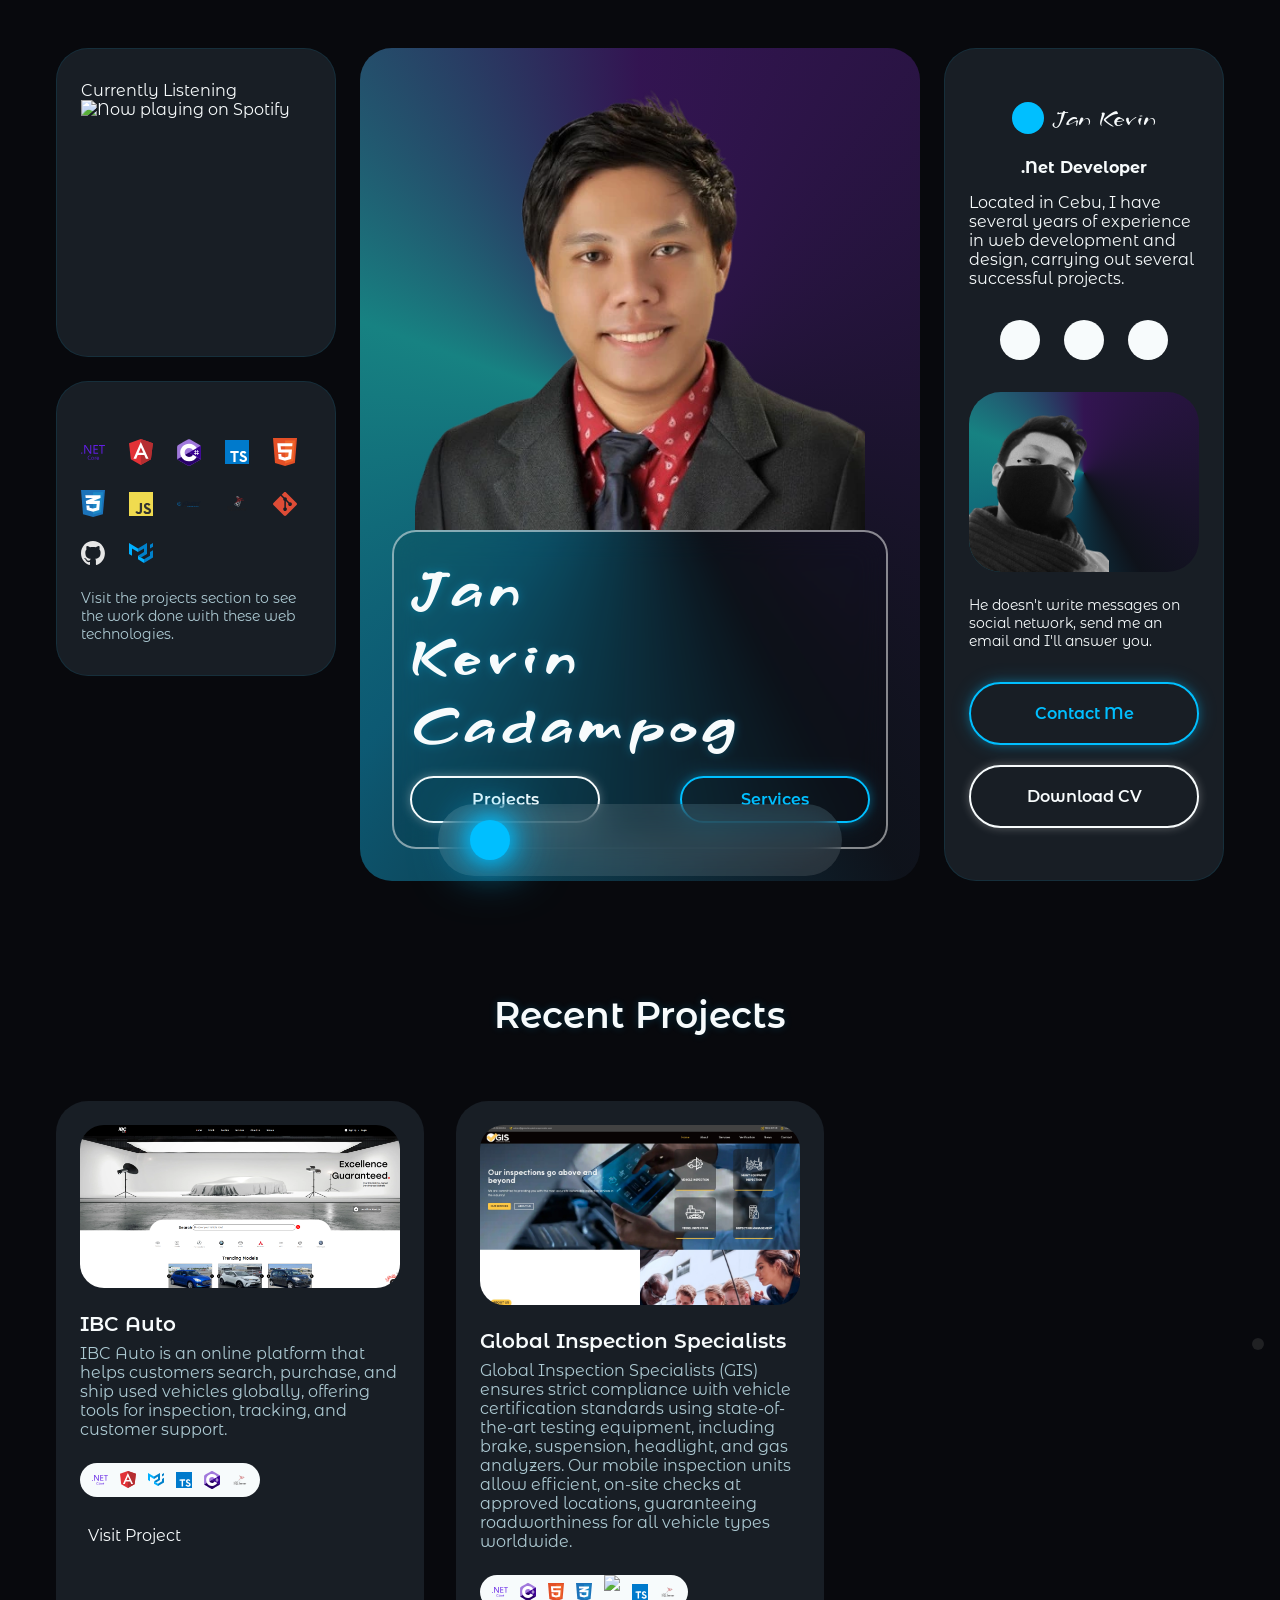
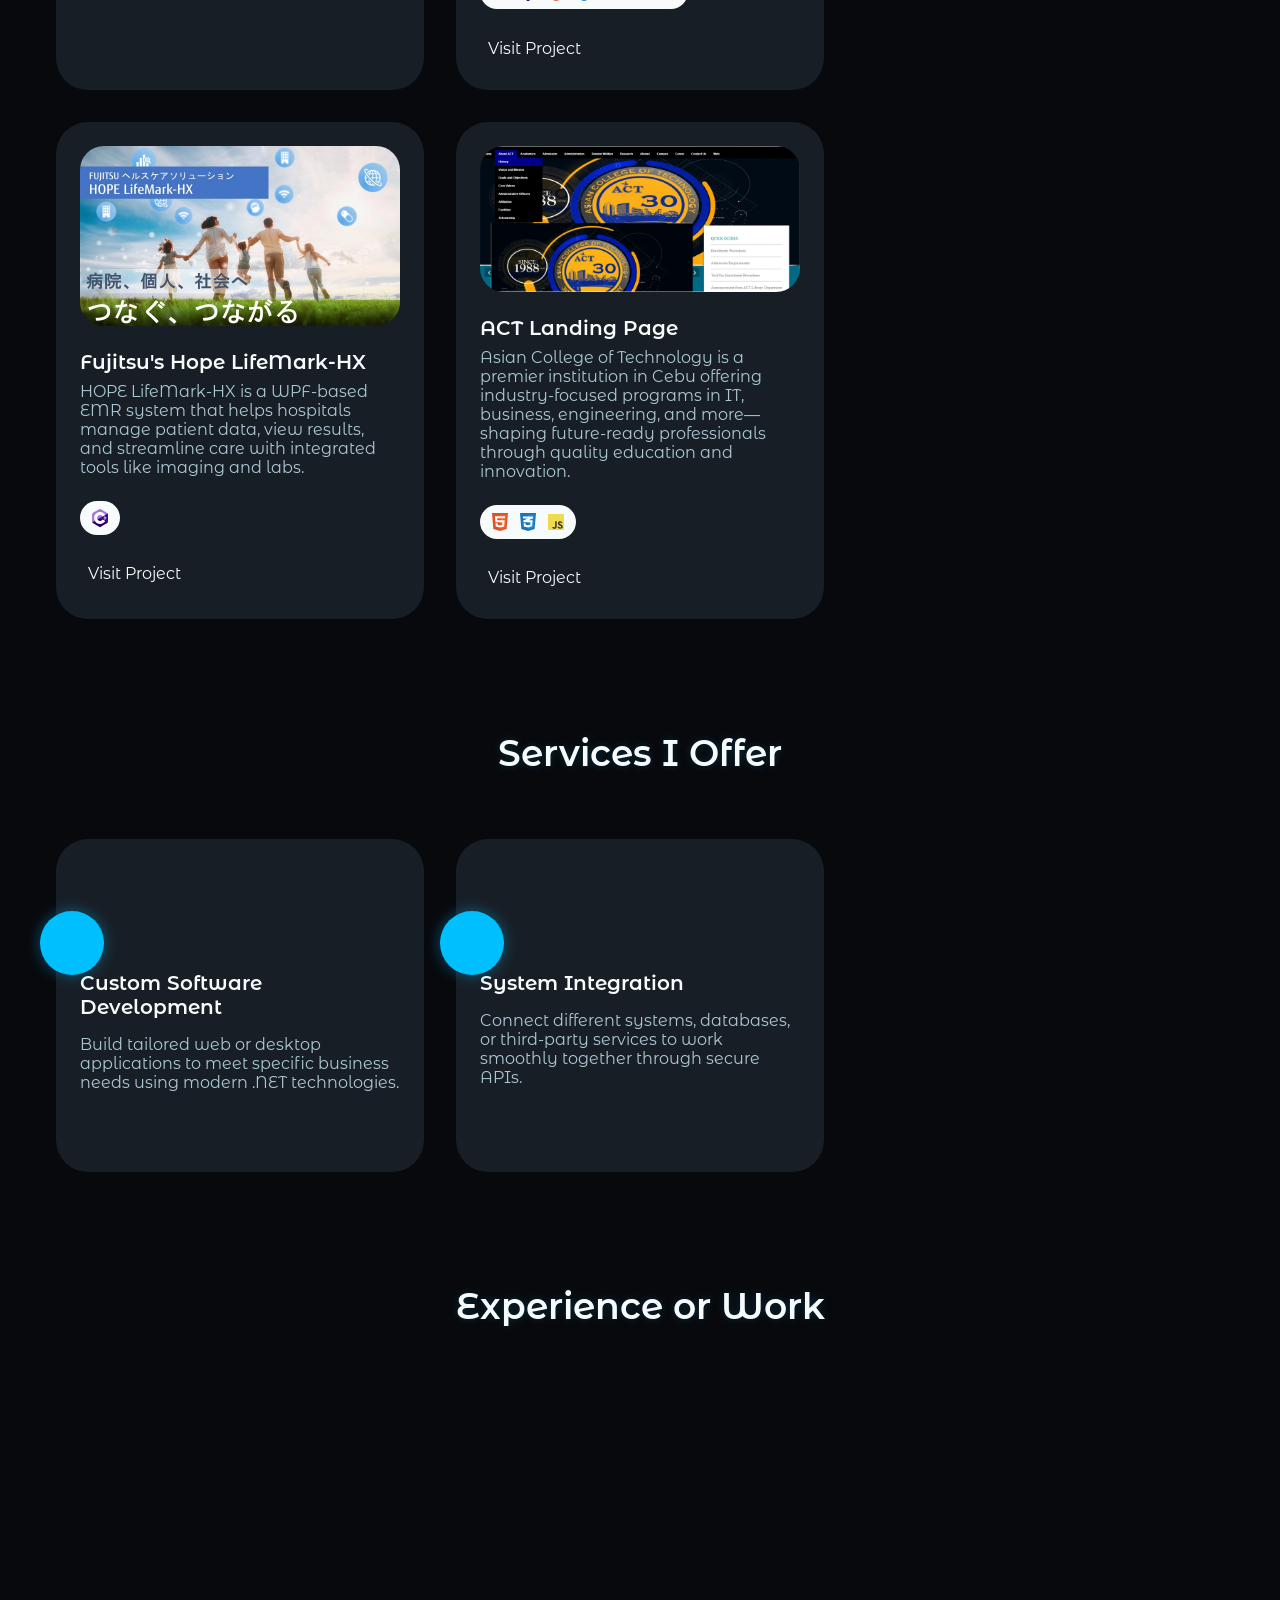
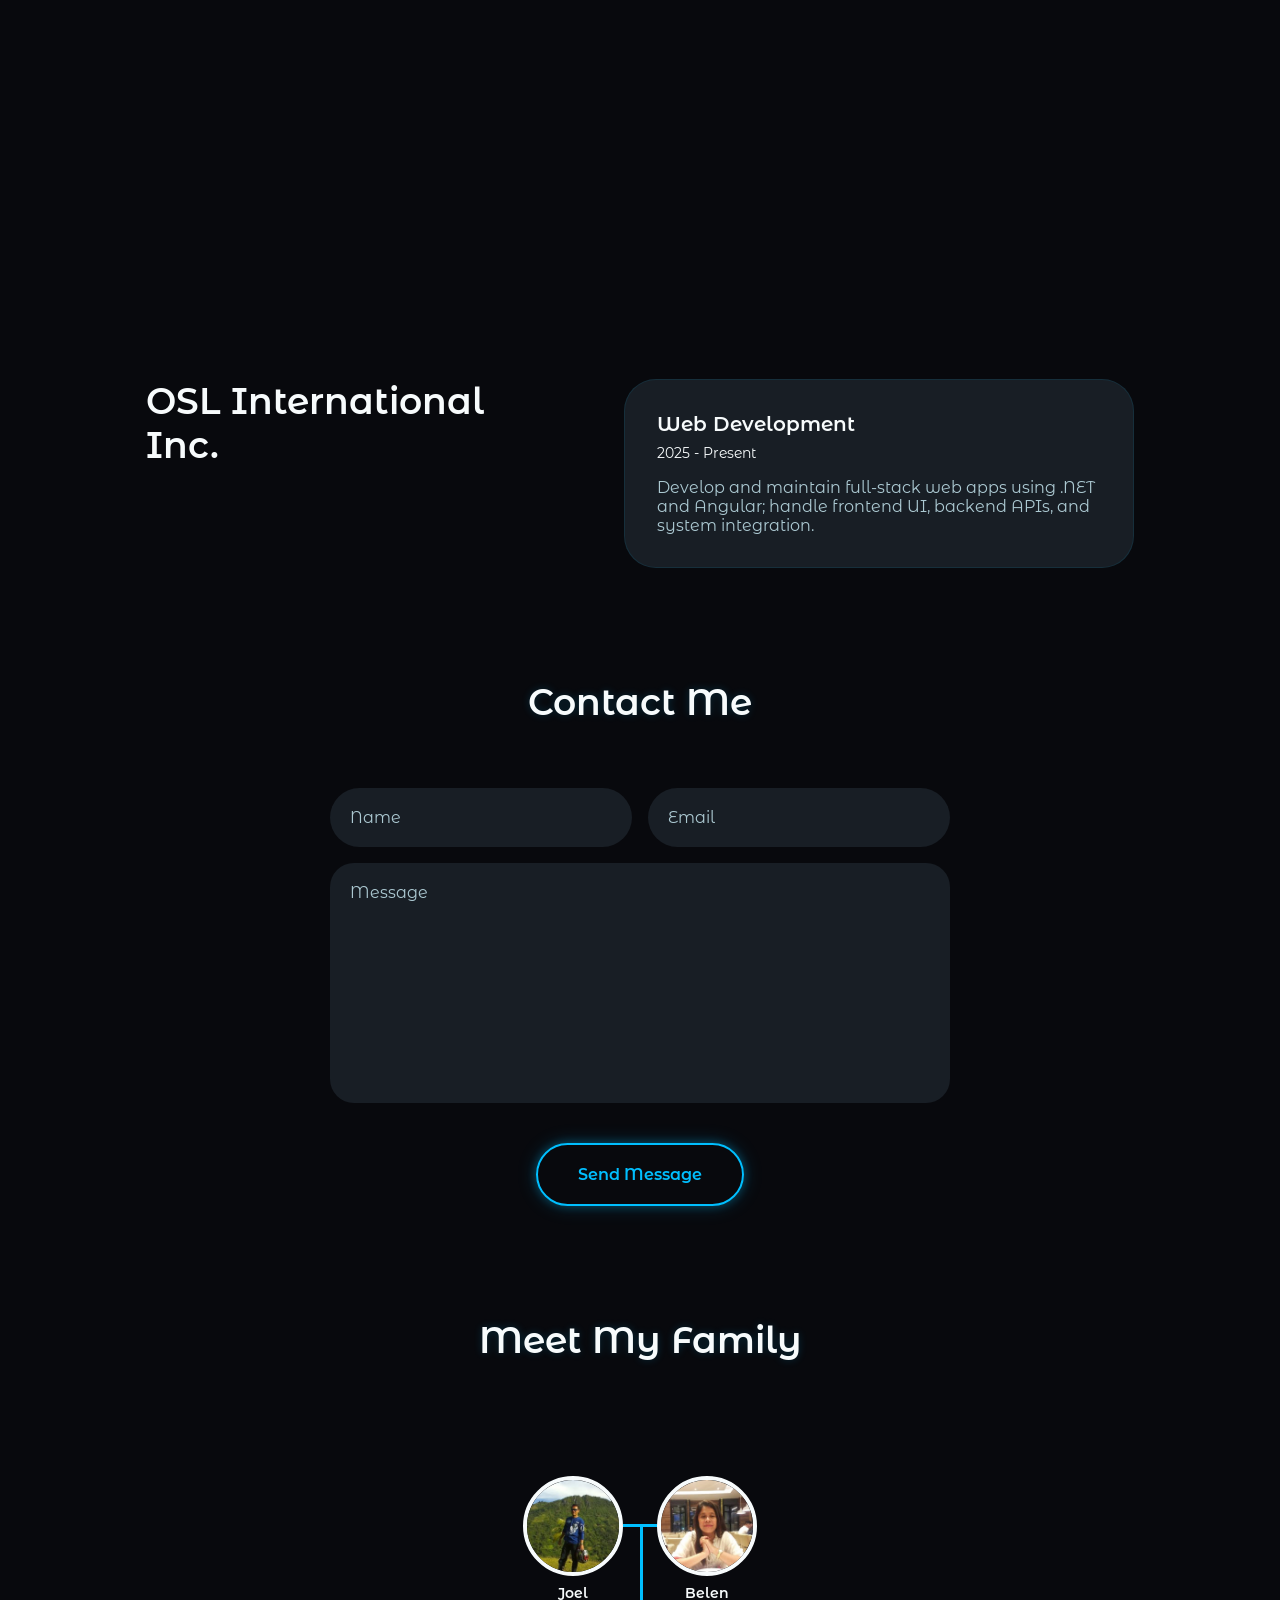
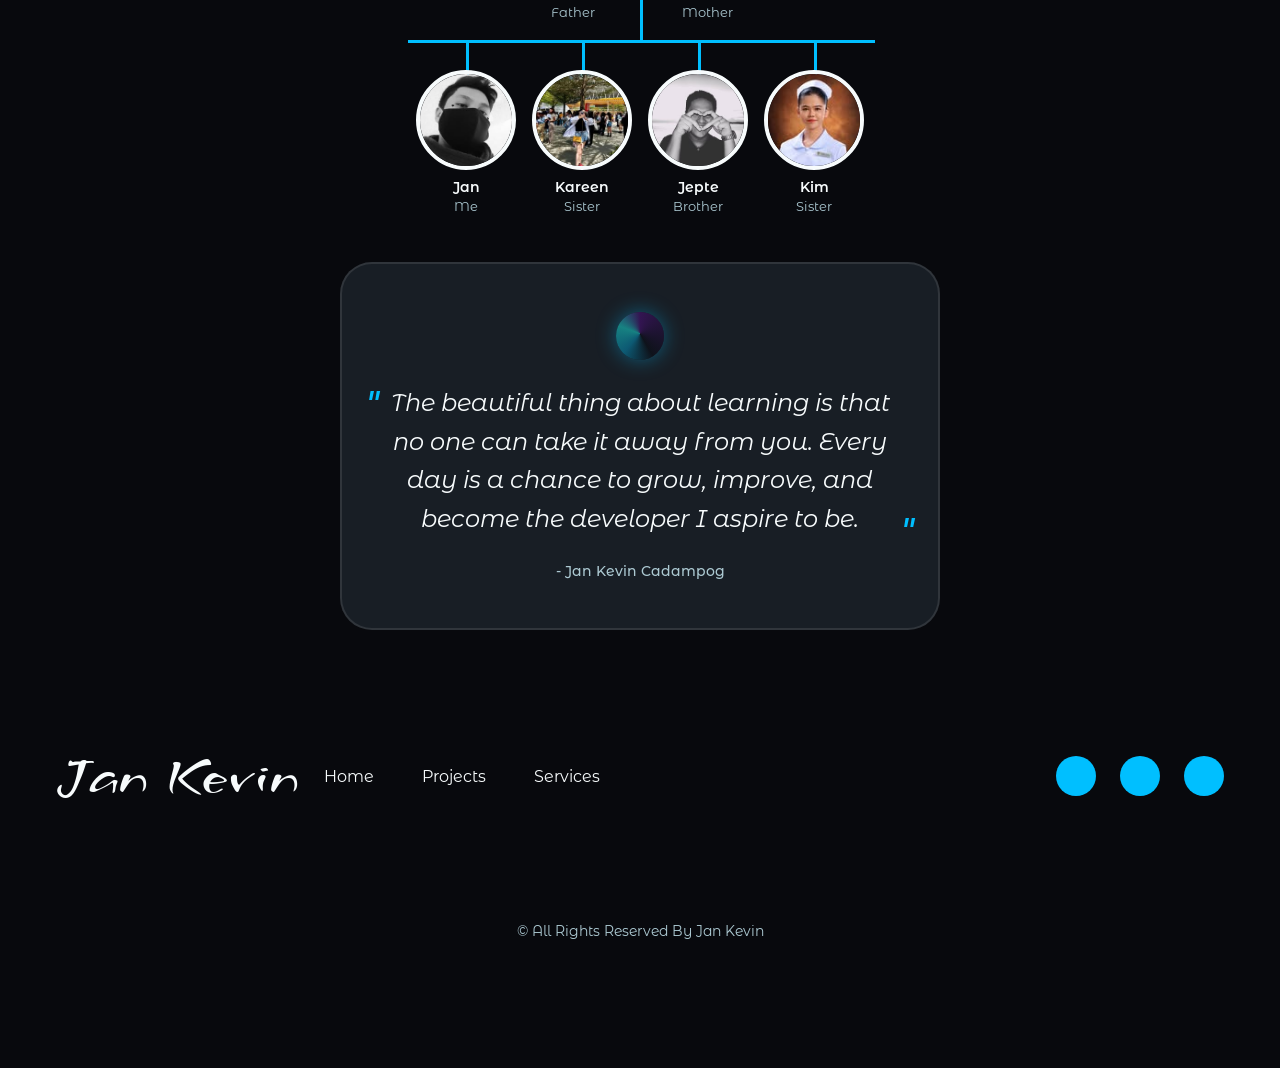
==== index.html @ f2f995cb "Add new images" ====
<!DOCTYPE html>
<html lang="en">

<head>
   <meta charset="UTF-8">
   <meta name="viewport" content="width=device-width, initial-scale=1.0">

   <!-- Primary Meta Tags -->
   <title>JKC DEV</title>
   <meta name="title" content="Jan Kevin Cadampog - .NET Developer & Full Stack Web Developer | Cebu, Philippines">
   <meta name="description"
      content="Experienced .NET Developer specializing in full-stack web development, Angular, C#, and enterprise software solutions. Based in Cebu, Philippines.">
   <meta name="keywords"
      content="Jan Kevin Cadampog, .NET Developer, Full Stack Developer, Angular Developer, C# Developer, Web Developer Cebu, Software Engineer Philippines, ASP.NET MVC, Enterprise Software Development, Healthcare Applications">
   <meta name="author" content="Jan Kevin Cadampog">
   <meta name="robots" content="index, follow">
   <meta name="language" content="English">
   <meta name="revisit-after" content="7 days">

   <!-- Geographic Meta Tags -->
   <meta name="geo.region" content="PH-CEB">
   <meta name="geo.placename" content="Cebu City">
   <meta name="geo.position" content="10.3157;123.8854">
   <meta name="ICBM" content="10.3157, 123.8854">

   <!-- Open Graph / Facebook -->
   <meta property="og:type" content="website">
   <meta property="og:url" content="https://iamprincejkc.netlify.app/">
   <meta property="og:title" content="Jan Kevin Cadampog - .NET Developer & Full Stack Web Developer">
   <meta property="og:description"
      content="Experienced .NET Developer specializing in full-stack web development, Angular, C#, and enterprise software solutions. Based in Cebu, Philippines.">
   <meta property="og:image" content="https://iamprincejkc.netlify.app/assets/img/og-image.jpg">
   <meta property="og:image:width" content="1200">
   <meta property="og:image:height" content="630">
   <meta property="og:site_name" content="Jan Kevin Cadampog Portfolio">
   <meta property="og:locale" content="en_US">

   <!-- Twitter -->
   <meta property="twitter:card" content="summary_large_image">
   <meta property="twitter:url" content="https://iamprincejkc.netlify.app/">
   <meta property="twitter:title" content="Jan Kevin Cadampog - .NET Developer & Full Stack Web Developer">
   <meta property="twitter:description"
      content="Experienced .NET Developer specializing in full-stack web development, Angular, C#, and enterprise software solutions.">
   <meta property="twitter:image" content="https://iamprincejkc.netlify.app/assets/img/twitter-image.jpg">
   <meta property="twitter:creator" content="@iamprincejkc">

   <!-- Additional Meta Tags -->
   <meta name="theme-color" content="#000000">
   <meta name="msapplication-TileColor" content="#000000">
   <meta name="msapplication-config" content="/browserconfig.xml">

   <!-- Canonical URL -->
   <link rel="canonical" href="https://iamprincejkc.netlify.app/">

   <!-- SEO Files -->
   <link rel="sitemap" type="application/xml" href="/sitemap.xml">
   <link rel="robots" href="/robots.txt">

   <!-- Favicons -->
   <link rel="icon" type="image/x-icon" href="assets/img/favicon.ico">
   <link rel="icon" type="image/png" sizes="32x32" href="assets/img/favicon-32x32.png">
   <link rel="icon" type="image/png" sizes="16x16" href="assets/img/favicon-16x16.png">
   <link rel="apple-touch-icon" sizes="180x180" href="assets/img/apple-touch-icon.png">
   <link rel="manifest" href="/site.webmanifest">

   <!-- Preconnect to external domains -->
   <link rel="preconnect" href="https://cdnjs.cloudflare.com">
   <link rel="preconnect" href="https://cdn.jsdelivr.net">
   <link rel="preconnect" href="https://fonts.googleapis.com">
   <link rel="preconnect" href="https://fonts.gstatic.com" crossorigin>

   <!-- DNS Prefetch -->
   <link rel="dns-prefetch" href="//cdnjs.cloudflare.com">
   <link rel="dns-prefetch" href="//cdn.jsdelivr.net">

   <!-- Preload critical resources -->
   <link rel="preload" href="assets/css/styles.css" as="style">
   <link rel="preload" href="assets/img/main.webp" as="image">

   <!-- External CSS -->
   <link rel="stylesheet" href="https://cdnjs.cloudflare.com/ajax/libs/remixicon/4.2.0/remixicon.css"
      crossorigin="anonymous">

   <!-- Main CSS -->
   <link rel="stylesheet" href="assets/css/styles.css">

   <!-- Structured Data - Person Schema -->
   <script type="application/ld+json">
   {
     "@context": "https://schema.org",
     "@type": "Person",
     "name": "Jan Kevin Cadampog",
     "jobTitle": ".NET Developer",
     "description": "Experienced .NET Developer specializing in full-stack web development, Angular, C#, and enterprise software solutions.",
     "url": "https://iamprincejkc.netlify.app",
     "image": "https://iamprincejkc.netlify.app/assets/img/main.webp",
     "address": {
       "@type": "PostalAddress",
       "addressLocality": "Cebu City",
       "addressRegion": "Central Visayas",
       "addressCountry": "Philippines"
     },
     "email": "mailto:jankevincadampog@email.com",
     "sameAs": [
       "https://ph.linkedin.com/in/iamprincejkc",
       "https://github.com/iamprincejkc",
       "https://dev.to/iamprincejkc"
     ],
     "knowsAbout": [
       ".NET Framework",
       "ASP.NET MVC",
       "Angular",
       "C#",
       "TypeScript",
       "HTML5",
       "CSS3",
       "JavaScript",
       "SQL Server",
       "Git",
       "Enterprise Software Development"
     ],
     "worksFor": [
       {
         "@type": "Organization",
         "name": "OSL International Inc.",
         "startDate": "2025"
       }
     ],
     "alumniOf": {
       "@type": "EducationalOrganization",
       "name": "Asian College of Technology"
     }
   }
   </script>

   <!-- Structured Data - Website Schema -->
   <script type="application/ld+json">
   {
     "@context": "https://schema.org",
     "@type": "WebSite",
     "name": "Jan Kevin Cadampog Portfolio",
     "url": "https://iamprincejkc.netlify.app",
     "description": "Professional portfolio of Jan Kevin Cadampog, a .NET Developer specializing in full-stack web development.",
     "inLanguage": "en-US",
     "author": {
       "@type": "Person",
       "name": "Jan Kevin Cadampog"
     }
   }
   </script>

   <!-- Structured Data - Professional Service Schema -->
   <script type="application/ld+json">
   {
     "@context": "https://schema.org",
     "@type": "ProfessionalService",
     "name": "Jan Kevin Cadampog - Software Development Services",
     "description": "Custom software development, system integration, and maintenance services for web and desktop applications.",
     "provider": {
       "@type": "Person",
       "name": "Jan Kevin Cadampog"
     },
     "areaServed": {
       "@type": "Place",
       "name": "Philippines"
     },
     "serviceType": [
       "Custom Software Development",
       "System Integration",
       "Maintenance and Support",
       "Web Development",
       "Desktop Application Development"
     ]
   }
   </script>
</head>

<body>

   <!--==================== P5 ====================-->

   <div id="canvas"
      style="width: 100%; height: auto; pointer-events: none; position:fixed!important; z-index: 9999!important; top:0;left: 0;">
   </div>

   <!--==================== NAV ====================-->
   <nav class="nav">
      <ul class="nav__list">
         <li>
            <a href="#home" title="Home" class="nav__link active-link">
               <i class="ri-home-line"></i>
            </a>
         </li>

         <li>
            <a href="#projects" title="Projects" class="nav__link">
               <i class="ri-folder-line"></i>
            </a>
         </li>

         <li>
            <a href="#services" title="Services" class="nav__link">
               <i class="ri-file-edit-line"></i>
            </a>
         </li>

         <li>
            <a href="#experience" title="Experience" class="nav__link">
               <i class="ri-honour-line"></i>
            </a>
         </li>

         <li>
            <a href="#contact" title="Contact" class="nav__link">
               <i class="ri-send-plane-line"></i>
            </a>
         </li>

         <li>
            <a href="#family" title="Family" class="nav__link">
               <i class="ri-group-line"></i>
            </a>
         </li>
      </ul>
   </nav>

   <!--==================== MAIN ====================-->
   <main class="main">
      <!--==================== HOME ====================-->
      <section class="home section" id="home">
         <div class="home__container container grid">
            <!--===== PERFIL =====-->
            <div class="perfil">
               <img src="assets/img/main.webp" alt="image" class="perfil__img">
               <div class="perfil__data">
                  <h1 class="perfil__name">Jan <br> Kevin<br> Cadampog</h1>
                  <div class="perfil__buttons">
                     <a href="#projects" class="button button__black">Projects</a>
                     <a href="#services" class="button">Services</a>
                  </div>
               </div>
            </div>


            <!--===== INFO =====-->
            <div class="info">
               Currently Listening
               <img
                  src="https://spotify-github-profile.kittinanx.com/api/view.svg?uid=31jcy336e6umoa65pg75siec4cdq&cover_image=true&theme=default&show_offline=true&background_color=1A1D23&interchange=true&bar_color=02f7db&bar_color_cover=true"
                  alt="Now playing on Spotify" />
            </div>

            <!--===== ABOUT =====-->
            <div class="about">
               <div class="info__data">
                  <div class="info__circle">

                  </div>
                  <h1 class="info__name">Jan Kevin</h1>
               </div>

               <h3 class="about__name">
                  <b>.Net Developer</b>
               </h3>
               <p class="about__description">
                  Located in Cebu, I have several years of experience in web development and design,
                  carrying out several successful projects.
               </p>

               <div class="about__social">
                  <a href="https://ph.linkedin.com/in/iamprincejkc" target="_blank" class="about__link">
                     <i class="ri-linkedin-box-line"></i>
                  </a>

                  <a href="https://github.com/iamprincejkc" target="_blank" class="about__link">
                     <i class="ri-github-line"></i>
                  </a>

                  <a href="https://dev.to/iamprincejkc" target="_blank" class="about__link">
                     <i class="ri-code-s-slash-fill"></i>
                  </a>
               </div>

               <div class="info__image">
                  <img src="assets/img/2.png" alt="image" class="info__img">
               </div>

               <p class="about__note">
                  He doesn't write messages on social network,
                  send me an email and I'll answer you.
               </p>

               <a href="#contact" class="button">Contact Me</a>

               <a href="https://github.com/iamprincejkc/jkc_portfolio/raw/main/assets/pdf/JKC_DEV_RESUME.pdf"
                  target="_blank" class="button button__black">
                  <span>Download CV</span>
               </a>
            </div>

            <!--===== SKILLS =====-->
            <a href="#projects" class="skills-link">
               <div class="skills">
                  <h2 class="skills__title"></h2>
                  <div class="skills__items">
                     <img src="assets/img/skills-dotnet.svg" alt="image" class="skills__item">
                     <img src="assets/img/skills-angular.svg" alt="image" class="skills__item">
                     <img src="assets/img/skills-csharp.svg" alt="image" class="skills__item">
                     <img src="assets/img/skills-typescript.svg" alt="image" class="skills__item">
                     <img src="assets/img/skills-html.svg" alt="image" class="skills__item">
                     <img src="assets/img/skills-css.svg" alt="image" class="skills__item">
                     <img src="assets/img/skills-javascript.svg" alt="image" class="skills__item">
                     <img src="assets/img/skills-jquery.svg" alt="image" class="skills__item">
                     <img src="assets/img/skills-sqlserver.svg" alt="image" class="skills__item">
                     <img src="assets/img/skills-git.svg" alt="image" class="skills__item">
                     <img src="assets/img/skills-github.svg" alt="image" class="skills__item">
                     <img src="assets/img/skills-material.svg" alt="image" class="skills__item">
                  </div>

                  <p class="skills__description">
                     Visit the projects section to see the work done with these web technologies.
                  </p>
               </div>
            </a>
         </div>
         </div>
      </section>

      <!--==================== PROJECTS ====================-->
      <section class="projects section" id="projects">
         <h2 class="section__title">Recent Projects</h2>
         <div class="projects__container container grid">
            <article class="projects__card">
               <a href="#" target="_blank" class="projects__image">
                  <img src="assets/img/project-ibc.png" alt="image" class="projects__img">
               </a>

               <div class="projects__data">
                  <h3 class="projects__name">IBC Auto</h3>
                  <p class="projects__description">
                     IBC Auto is an online platform that helps customers search, purchase, and ship used vehicles
                     globally, offering tools
                     for inspection, tracking, and customer support.
                  </p>

                  <div class="projects__skills">
                     <img src="assets/img/skills-dotnet.svg" alt="image" class="projects__skill">
                     <img src="assets/img/skills-angular.svg" alt="image" class="projects__skill">
                     <img src="assets/img/skills-material.svg" alt="image" class="projects__skill">
                     <img src="assets/img/skills-typescript.svg" alt="image" class="projects__skill">
                     <img src="assets/img/skills-csharp.svg" alt="image" class="projects__skill">
                     <img src="assets/img/skills-sqlserver.svg" alt="image" class="projects__skill">
                  </div>


                  <a href="#" target="_blank" class="projects__button">
                     <i class="ri-link"></i>
                     <span>Visit Project</span>
                  </a>
               </div>
            </article>


            <article class="projects__card">
               <a href="#" target="_blank" class="projects__image">
                  <img src="assets/img/project-gis.webp" alt="image" class="projects__img">
               </a>

               <div class="projects__data">
                  <h3 class="projects__name">Global Inspection Specialists</h3>
                  <p class="projects__description">
                     Global Inspection Specialists (GIS) ensures strict compliance with vehicle certification standards
                     using
                     state-of-the-art testing equipment, including brake, suspension, headlight, and gas analyzers. Our
                     mobile
                     inspection units allow efficient, on-site checks at approved locations, guaranteeing roadworthiness
                     for
                     all vehicle types worldwide.
                  </p>

                  <div class="projects__skills">
                     <img src="assets/img/skills-dotnet.svg" alt="image" class="projects__skill">
                     <img src="assets/img/skills-csharp.svg" alt="image" class="projects__skill">
                     <img src="assets/img/skills-html.svg" alt="image" class="projects__skill">
                     <img src="assets/img/skills-css.svg" alt="image" class="projects__skill">
                     <img src="assets/img/skills-tailwind.svg" alt="image" class="projects__skill">
                     <img src="assets/img/skills-typescript.svg" alt="image" class="projects__skill">
                     <img src="assets/img/skills-sqlserver.svg" alt="image" class="projects__skill">
                  </div>


                  <a href="#" target="_blank" class="projects__button">
                     <i class="ri-link"></i>
                     <span>Visit Project</span>
                  </a>
               </div>
            </article>

            <article class="projects__card">
               <a href="#" target="_blank" class="projects__image">
                  <img src="assets/img/project-jet.webp" alt="image" class="projects__img">
               </a>

               <div class="projects__data">
                  <h3 class="projects__name">Jet Logistics</h3>
                  <p class="projects__description">
                     Jet Logistics delivers reliable global transportation solutions, shipping over 12,000 cars annually
                     with
                     the support of 150 dedicated staff across six offices. We also offer 360° automotive photography
                     with
                     branding options, providing high-quality visuals to showcase vehicles from every angle.
                  </p>

                  <div class="projects__skills">
                     <img src="assets/img/skills-csharp.svg" alt="image" class="projects__skill">
                     <img src="assets/img/skills-dotnet.svg" alt="image" class="projects__skill">
                     <img src="assets/img/skills-html.svg" alt="image" class="projects__skill">
                     <img src="assets/img/skills-css.svg" alt="image" class="projects__skill">
                     <img src="assets/img/skills-tailwind-css.svg" alt="image" class="projects__skill">
                     <img src="assets/img/skills-typescript.svg" alt="image" class="projects__skill">
                     <img src="assets/img/skills-sqlserver.svg" alt="image" class="projects__skill">
                  </div>


                  <a href="#" target="_blank" class="projects__button">
                     <i class="ri-link"></i>
                     <span>Visit Project</span>
                  </a>
               </div>
            </article>


            <article class="projects__card">
               <a href="#" target="_blank" class="projects__image">
                  <img src="assets/img/project-hope.webp" alt="image" class="projects__img">
               </a>

               <div class="projects__data">
                  <h3 class="projects__name">Fujitsu's Hope LifeMark-HX</h3>
                  <p class="projects__description">
                     HOPE LifeMark-HX is a WPF-based EMR system that helps hospitals manage patient data, view
                     results, and
                     streamline care with integrated tools like imaging and labs.
                  </p>

                  <div class="projects__skills">
                     <img src="assets/img/skills-csharp.svg" alt="image" class="projects__skill">
                  </div>


                  <a href="#" target="_blank" class="projects__button">
                     <i class="ri-link"></i>
                     <span>Visit Project</span>
                  </a>
               </div>
            </article>


            <article class="projects__card">
               <a href="#" target="_blank" class="projects__image">
                  <img src="assets/img/project-act.webp" alt="image" class="projects__img">
               </a>

               <div class="projects__data">
                  <h3 class="projects__name">ACT Landing Page</h3>
                  <p class="projects__description">
                     Asian College of Technology is a premier institution in Cebu offering industry-focused programs in
                     IT, business,
                     engineering, and more—shaping future-ready professionals through quality education and innovation.
                  </p>

                  <div class="projects__skills">
                     <img src="assets/img/skills-html.svg" alt="image" class="projects__skill">
                     <img src="assets/img/skills-css.svg" alt="image" class="projects__skill">
                     <img src="assets/img/skills-javascript.svg" alt="image" class="projects__skill">
                  </div>


                  <a href="#" target="_blank" class="projects__button">
                     <i class="ri-link"></i>
                     <span>Visit Project</span>
                  </a>
               </div>
            </article>

            <article class="projects__card">
               <a href="#" target="_blank" class="projects__image">
                  <img src="assets/img/project-anime.webp" alt="image" class="projects__img">
               </a>

               <div class="projects__data">
                  <h3 class="projects__name">AnimeReview Hub</h3>
                  <p class="projects__description">
                     AnimeReview Hub brings you honest, spoiler-free reviews of your favorite anime—covering story, art,
                     characters, and more
                     in a clean, fast-loading HTML site.
                  </p>

                  <div class="projects__skills">
                     <img src="assets/img/skills-html.svg" alt="image" class="projects__skill">
                     <img src="assets/img/skills-css.svg" alt="image" class="projects__skill">
                     <img src="assets/img/skills-javascript.svg" alt="image" class="projects__skill">
                  </div>


                  <a href="#" target="_blank" class="projects__button">
                     <i class="ri-link"></i>
                     <span>Visit Project</span>
                  </a>
               </div>
            </article>


         </div>
      </section>

      <!--==================== SERVICES ====================-->
      <section class="services section" id="services">
         <h2 class="section__title">Services I Offer</h2>
         <div class="services__container container grid">
            <articles class="services__card">
               <div class="services__icon">
                  <div class="services__circle"></div>
                  <i class="ri-code-box-line"></i>
               </div>
               <h3 class="services__name">Custom Software Development</h3>
               <p class="services__description">
                  Build tailored web or desktop applications to meet specific business needs using modern .NET
                  technologies.
               </p>
            </articles>

            <articles class="services__card">
               <div class="services__icon">
                  <div class="services__circle"></div>
                  <i class="ri-pen-nib-line"></i>
               </div>
               <h3 class="services__name">System Integration</h3>
               <p class="services__description">
                  Connect different systems, databases, or third-party services to work smoothly together through secure
                  APIs.
               </p>
            </articles>

            <articles class="services__card">
               <div class="services__icon">
                  <div class="services__circle"></div>
                  <i class="ri-seo-line"></i>
               </div>
               <h3 class="services__name">Maintenance and Support</h3>
               <p class="services__description">
                  Provide ongoing updates, bug fixes, and performance improvements to keep software running efficiently.
               </p>
            </articles>
         </div>
      </section>

      <!--==================== EXPERIENCE ====================-->
      <section class="experience section" id="experience">
         <h2 class="section__title">Experience or Work</h2>
         <div class="experience__container container grid">
            <article class="experience__card">
               <h2 class="experience__company">RD Pawnshop</h2>
               <div class="experience__data">
                  <h3 class="experience__profession">Web & Desktop Development</h3>
                  <span class="experience__date">2021 - 2023</span>
                  <p class="experience__description">
                     Built and maintained .NET MVC applications with SQL Server, participated in bug fixing and code
                     reviews, and worked
                     closely with the team to implement new features using Git for version control.
                  </p>
               </div>
            </article>

            <article class="experience__card">
               <h2 class="experience__company">Fujitsu</h2>
               <div class="experience__data">
                  <h3 class="experience__profession">Desktop Application Development / Enterprise Software Development
                  </h3>
                  <span class="experience__date">2023 - 2025</span>
                  <p class="experience__description">
                     Developed and tested enterprise healthcare applications based on client specifications. Provided
                     production support,
                     handled change requests, submitted reports, and worked independently on critical and emergency
                     projects.
                  </p>
               </div>
            </article>

            <article class="experience__card">
               <h2 class="experience__company">OSL International Inc.</h2>
               <div class="experience__data">
                  <h3 class="experience__profession">Web Development</h3>
                  <span class="experience__date">2025 - Present</span>
                  <p class="experience__description">
                     Develop and maintain full-stack web apps using .NET and Angular; handle frontend UI, backend APIs,
                     and system
                     integration.
                  </p>
               </div>
            </article>
         </div>
      </section>

      <!--==================== CONTACT ====================-->
      <section class="contact section" id="contact">
         <h2 class="section__title">Contact Me</h2>

         <div class="contact__container container grid">
            <form action="" class="contact__form grid" id="contact-form">
               <div class="contact__group grid">
                  <input type="text" name="user_name" placeholder="Name" required class="contact__input">
                  <input type="email" name="user_email" placeholder="Email" required class="contact__input">
               </div>

               <textarea name="user_message" placeholder="Message" class="contact__input contact__area"></textarea>

               <button type="submit" class="button contact__button">Send Message</button>

               <p class="contact__message" id="contact-message"></p>
            </form>
         </div>
      </section>




      <!--==================== FAMILY ====================-->
      <section class="family section" id="family">
         <h2 class="section__title">Meet My Family</h2>

         <div class="family-tree container">
            <div class="tree">
               <ul>
                  <li>
                     <a>
                        <div class="person">
                           <img src="/assets/img/p.jpg" alt="Joel">
                           <div class="name">Joel</div>
                           <div class="relationship">Father</div>
                        </div>
                     </a>
                     <a class="married">
                        <div class="person">
                           <img src="assets/img/m.jpg" alt=" Belen">
                           <div class="name">Belen</div>
                           <div class="relationship">Mother</div>
                        </div>
                     </a>
                     <ul>
                        <li>
                           <a>
                              <div class="person">
                                 <img src="assets/img/me.jpg" alt="Jan">
                                 <div class="name">Jan</div>
                                 <div class="relationship">Me</div>
                              </div>
                           </a>
                        </li>
                        <li>
                           <a>
                              <div class="person">
                                 <img src="assets/img/k1.jpg" alt=" Kareen">
                                 <div class="name">Kareen</div>
                                 <div class="relationship">Sister</div>
                              </div>
                           </a>
                        </li>
                        <li>
                           <a>
                              <div class="person">
                                 <img src="assets/img/j.jpg" alt=" Jepte">
                                 <div class="name">Jepte</div>
                                 <div class="relationship">Brother</div>
                              </div>
                           </a>
                        </li>
                        <li>
                           <a>
                              <div class="person">
                                 <img src="assets/img/k2.jpg" alt="Kim">
                                 <div class="name">Kim</div>
                                 <div class="relationship">Sister</div>
                              </div>
                           </a>
                        </li>
                     </ul>
                  </li>
               </ul>
            </div>
         </div>

         <!--===== LEARNING QUOTE =====-->
         <div class="learning-quote container">
            <div class="quote-card">
               <div class="quote-icon">
                  <i class="ri-lightbulb-line"></i>
               </div>
               <blockquote class="quote-text">
                  The beautiful thing about learning is that no one can take it away from you. Every day is a chance to
                  grow,
                  improve, and become the developer I aspire to be.
               </blockquote>
               <div class="quote-author">
                  - Jan Kevin Cadampog
               </div>
            </div>
         </div>
      </section>
   </main>

   <!--==================== FOOTER ====================-->
   <footer class="footer">
      <div class="footer__container container grid">
         <div class="footer__container grid">
            <a href="#" class="footer__logo">Jan Kevin</a>
            <ul class="footer__links">
               <li><a href="#home" class="footer__link">Home</a></li>
               <li><a href="#projects" class="footer__link">Projects</a></li>
               <li><a href="#services" class="footer__link">Services</a></li>
            </ul>
         </div>

         <div class="footer__social">
            <a href="https://www.facebook.com" class="footer__social-link">
               <i class="ri-facebook-circle-line"></i>
            </a>
            <a href="https://www.instagram.com" class="footer__social-link">
               <i class="ri-instagram-line"></i>
            </a>
            <a href="https://www.twitter.com" class="footer__social-link">
               <i class="ri-twitter-x-line"></i>
            </a>
         </div>
      </div>

      <span class="footer__copy">
         &#169; All Rights Reserved By Jan Kevin
      </span>
   </footer>

   <!--========== SCROLL UP ==========-->
   <a href="#" class="scrollup" id="scroll-up">
      <i class="ri-arrow-up-line"></i>
   </a>

   <!--=============== SCROLLREVEAL ===============-->
   <script src="assets/js/scrollreveal.min.js"></script>

   <!--=============== EMAIL JS ===============-->
   <script src="https://cdn.jsdelivr.net/npm/@emailjs/browser@4/dist/email.min.js"></script>

   <!--=============== P5 ===============-->
   <script src="assets/js/p5.js"></script>
   <script src="assets/js/sketch.js"></script>

   <!--=============== MAIN JS ===============-->
   <script src="assets/js/main.js"></script>
</body>

</html>
---- assets/css/styles.css ----
/*=============== GOOGLE FONTS ===============*/
@import url("https://fonts.googleapis.com/css2?family=Grechen+Fuemen&family=Montserrat+Alternates:wght@400;500;600&display=swap");

/*=============== VARIABLES CSS ===============*/
:root {
  /*========== Colors - Electric Cyberpunk Car Theme ==========*/
  /*Color mode HSL(hue, saturation, lightness)*/
  /* 
         Cool Electric Car Vibes:
         Electric Blue:   hsl(195, 100%, 50%)
         Neon Cyan:      hsl(180, 100%, 50%)  
         Purple Glow:    hsl(270, 100%, 60%)
         Lime Green:     hsl(120, 100%, 50%)
         Hot Pink:       hsl(320, 100%, 50%)
  */
  --hue: 195;
  --first-color: hsl(195, 100%, 50%);
  /* Electric blue - like Tesla glow */
  --first-color-alt: hsl(180, 90%, 45%);
  /* Cyan accent */
  --white-color: hsl(200, 50%, 98%);
  /* Cool white */
  --black-color: hsl(220, 20%, 8%);
  /* Deep tech black */
  --text-color: hsl(195, 30%, 75%);
  /* Cool light blue-gray */
  --body-color: hsl(220, 25%, 4%);
  /* Midnight tech black */
  --container-color: hsl(215, 20%, 12%);
  /* Dark blue-black panels */

  /* Electric car dashboard gradient */
  --conic-gradient: conic-gradient(from 150deg at 50% 45%,
      hsl(220, 30%, 8%) 0deg,
      hsl(195, 80%, 25%) 70deg,
      hsl(180, 70%, 30%) 140deg,
      hsl(270, 60%, 20%) 210deg,
      hsl(220, 30%, 8%) 360deg);

  /* Neon glow effects */
  --neon-glow: 0 0 20px hsl(195, 100%, 50%),
    0 0 40px hsl(195, 100%, 50%),
    0 0 60px hsl(195, 100%, 50%);

  --subtle-glow: 0 0 10px hsla(195, 100%, 50%, 0.3),
    0 0 20px hsla(195, 100%, 50%, 0.2);

  /*========== Font and typography ==========*/
  /*.5rem = 8px | 1rem = 16px ...*/
  --body-font: "Montserrat Alternates", sans-serif;
  --second-font: "Grechen Fuemen", cursive;
  --biggest-font-size: 2.5rem;
  --h1-font-size: 1.5rem;
  --h2-font-size: 1.25rem;
  --h3-font-size: 1rem;
  --normal-font-size: .938rem;
  --small-font-size: .813rem;
  --smaller-font-size: .75rem;

  /*========== Font weight ==========*/
  --font-regular: 400;
  --font-medium: 500;
  --font-semi-bold: 600;

  /*========== z index ==========*/
  --z-tooltip: 10;
  --z-fixed: 100;
}

/* Electric glow on hover for navigation - UNCHANGED */
.nav__link:hover {
  box-shadow: var(--subtle-glow);
  background-color: hsla(195, 100%, 50%, 0.1);
}

.active-link {
  background-color: var(--first-color);
  box-shadow: var(--neon-glow);
}

/* Electric button effects - REVERTED STATES */
.button:hover {
  background-color: var(--first-color);
  border-color: var(--first-color);
  color: var(--white-color);
  box-shadow: 0 4px 15px hsla(195, 100%, 50%, 0.2);
  transform: translateY(-2px);
}

.button {
  background-color: transparent;
  border: 2px solid var(--first-color);
  color: var(--first-color);
  box-shadow: var(--subtle-glow);
}

/* Glowing profile image */
.perfil__img:hover {
  filter: drop-shadow(0 0 20px hsla(195, 100%, 50%, 0.4));
  transform: scale(1.02);
}

/* Electric skill items */
.skills__item:hover {
  transform: translateY(-.25rem);
  filter: drop-shadow(0 0 10px hsla(195, 100%, 50%, 0.6));
}

/* Project cards with electric border on hover */
.projects__card:hover {
  border: 2px solid var(--first-color);
  box-shadow: var(--subtle-glow);
  transform: translateY(-5px);
}

/* Services cards electric effect */
.services__card:hover {
  border: 2px solid var(--first-color);
  box-shadow: var(--subtle-glow);
  transform: translateY(-5px);
}

.services__circle {
  box-shadow: 0 0 15px hsla(195, 100%, 50%, 0.4);
}

/* Electric social links */
.about__link:hover,
.footer__social-link:hover {
  background-color: var(--first-color);
  box-shadow: var(--neon-glow);
  transform: scale(1.1);
}

/* Glowing input fields */
.contact__input:focus {
  border: 2px solid var(--first-color);
  box-shadow: var(--subtle-glow);
  outline: none;
}

/* Electric scroll up button */
.scrollup:hover {
  transform: translateY(-.5rem);
  box-shadow: var(--subtle-glow);
  background-color: hsla(195, 100%, 50%, 0.1);
}

/* Family tree electric effects */
.tree img:hover {
  transform: scale(1.1);
  box-shadow: var(--neon-glow);
  border-color: var(--first-color);
}

.person:hover {
  transform: translateY(-5px);
  filter: drop-shadow(0 0 15px hsla(195, 100%, 50%, 0.3));
}

/* Quote card electric glow */
.quote-card:hover {
  transform: translateY(-5px);
  box-shadow: var(--subtle-glow);
  border-color: var(--first-color);
}

.quote-icon {
  box-shadow: 0 0 20px hsla(195, 100%, 50%, 0.4);
}

/* Electric text glow effect */
.perfil__name {
  text-shadow: 0 0 10px hsla(195, 100%, 50%, 0.3);
}

.section__title {
  text-shadow: 0 0 8px hsla(195, 100%, 50%, 0.2);
}

/* Animated electric border for containers */
.info,
.about,
.skills {
  border: 1px solid hsla(195, 100%, 50%, 0.1);
  transition: border-color .4s, box-shadow .4s;
}

.info:hover,
.about:hover,
.skills:hover {
  border: 2px solid var(--first-color);
  box-shadow: var(--subtle-glow);
  transform: translateY(-5px);
}

/* Electric progress animation (optional) */
@keyframes electricPulse {

  0%,
  100% {
    box-shadow: 0 0 5px hsla(195, 100%, 50%, 0.3);
  }

  50% {
    box-shadow: var(--neon-glow);
  }
}

/* Apply pulse to specific elements */
.nav {
  animation: electricPulse 3s infinite;
}

/* Electric loading effect for images */
.projects__img,
.info__img,
.about__img {
  transition: filter .4s, transform .4s;
}

.projects__img:hover,
.info__img:hover,
.about__img:hover {
  filter: brightness(1.1) drop-shadow(0 0 15px hsla(195, 100%, 50%, 0.3));
}

/* Electric typing cursor effect */
@keyframes electricCursor {

  0%,
  50% {
    border-right: 2px solid var(--first-color);
    box-shadow: 2px 0 0 hsla(195, 100%, 50%, 0.7);
  }

  51%,
  100% {
    border-right: 2px solid transparent;
    box-shadow: none;
  }
}

/* Add cursor to main title */
.info__name::after {
  content: '';
  animation: electricCursor 1.5s infinite;
}

/*=============== EXPERIENCE DATA BOX ONLY ELECTRIC EFFECTS ===============*/

/* Electric glow for experience data containers only */
.experience__data {
  border: 1px solid hsla(195, 100%, 50%, 0.1);
  transition: border-color .4s, box-shadow .4s, transform .4s;
}

.experience__data:hover {
  border: 2px solid var(--first-color);
  box-shadow: var(--subtle-glow);
  transform: translateY(-5px);
}

/*========== Responsive typography ==========*/
@media screen and (min-width: 1168px) {
  :root {
    --biggest-font-size: 3.5rem;
    --h1-font-size: 2.25rem;
    --h2-font-size: 1.5rem;
    --h3-font-size: 1.25rem;
    --normal-font-size: 1rem;
    --small-font-size: .875rem;
    --smaller-font-size: .813rem;
  }
}

/*=============== BASE ===============*/
* {
  box-sizing: border-box;
  padding: 0;
  margin: 0;
}

html {
  scroll-behavior: smooth;
}

body,
input,
textarea,
button {
  font-family: var(--body-font);
  font-size: var(--normal-font-size);
}

body {
  background-color: var(--body-color);
  color: var(--white-color);
}

input,
button,
textarea {
  border: none;
  outline: none;
}

h1,
h2,
h3,
h4 {
  color: var(--white-color);
  font-weight: var(--font-semi-bold);
}

ul {
  list-style: none;
}

a {
  text-decoration: none;
}

img {
  display: block;
  max-width: 100%;
  height: auto;
}

/*=============== REUSABLE CSS CLASSES ===============*/
.container {
  max-width: 1168px;
  margin-inline: 1.5rem;
}

.grid {
  display: grid;
  gap: 1.5rem;
}

.section {
  padding-block: 2rem 3rem;
}

.section__title {
  font-size: var(--h2-font-size);
  text-align: center;
  margin-bottom: 2rem;
}

.main {
  overflow: hidden;
}

/*=============== NAV ===============*/

.nav {
  position: fixed;
  bottom: 1.5rem;
  left: 0;
  right: 0;
  background-color: hsla(0, 0%, 98%, .1);
  width: 88%;
  margin-inline: auto;
  backdrop-filter: blur(16px);
  --webkit-backdrop-filter: blur(16px);
  padding: 1rem 2rem;
  border-radius: 4rem;
  z-index: var(--z-fixed);
}

.nav__list {
  display: flex;
  justify-content: space-between;
  align-items: center;
}

.nav__link {
  width: 2.5rem;
  height: 2.5rem;
  background-color: transparent;
  color: var(--white-color);
  font-size: 1.5rem;
  border-radius: 50%;
  display: grid;
  place-items: center;
  transition: background-color .6s;
}

/* Active link */
.active-link {
  background-color: var(--first-color);
}

/*=============== HOME ===============*/
/*===== PERFIL =====*/
.perfil {
  position: relative;
  background: var(--conic-gradient);
  height: 415px;
  border-radius: 2rem;
  padding: 1rem;
  display: grid;
  overflow: hidden;
}

.perfil__img {
  width: 250px;
  position: relative;
  justify-self: center;
  align-self: flex-end;
}

.perfil__data {
  align-self: flex-end;
  background-color: hsla(0, 0%, 1%, .1);
  backdrop-filter: blur(16px);
  --webkit-backdrop-filter: blur(16px);
  padding: 1.5rem 1rem;
  border-radius: 1.5rem;
  border: 2px solid hsla(0, 0%, 100%, .5);

}

.perfil__name {
  font: var(--font-semi-bold) var(--biggest-font-size) var(--second-font);
  margin-bottom: 1rem;
  letter-spacing: .5rem;
}

.perfil__buttons {
  display: grid;
  column-gap: 5rem;
  grid-template-columns: repeat(2, 1fr);
}

.perfil__buttons .button {
  padding: .75rem 0;
}

/*===== INFO =====*/
.info,
.about,
.skills {
  background-color: var(--container-color);
  padding: 2rem 1.5rem;
  border-radius: 2rem;
}

.info__circle {
  width: 2rem;
  height: 2rem;
  background-color: var(--first-color);
  border-radius: 50%;

}

.info__name {
  font: var(--font-regular) var(--h1-font-size) var(--second-font);
}

.info__data {
  display: flex;
  justify-content: center;
  align-items: center;
  column-gap: .5rem;
}

.info__image {
  background: var(--conic-gradient);
  height: 180px;
  border-radius: 2rem;
  display: grid;
  margin-block: 1.5rem;
  overflow: hidden;
}

.info__img {
  width: 140px;
  justify-self: left;
  align-self: flex-end;
}

.info__description {
  font-size: var(--small-font-size);
  margin-bottom: 2rem;
}

.info .button {
  width: 100%;
}

/*===== ABOUT =====*/
.about__name {
  font-size: var(--normal-font-size);
  font-weight: var(--font-regular);
  margin-bottom: 1rem;
  text-align: center;
  margin-top: 1.5rem;
}

.about__social {
  display: flex;
  justify-content: center;
  column-gap: 1.5rem;
  margin-block: 2rem;
}

.about__link {
  width: 2.5rem;
  height: 2.5rem;
  background-color: var(--white-color);
  color: var(--black-color);
  font-size: 1.5rem;
  border-radius: 50%;
  display: grid;
  place-items: center;
  transition: background-color .4s, color .4s;
}

.about__link:hover {
  background-color: var(--first-color);
  color: var(--white-color);
}

.about__image {
  background-color: var(--conic-gradient);
  height: 180px;
  border-radius: 2rem;
  display: grid;
  overflow: hidden;
}

.about__img {
  width: 250px;
  justify-self: center;
  transform: translateY(-2.5rem);
}

.about__note {
  font-size: var(--small-font-size);
  margin-block: 1rem 2rem;
}

.about .button {
  width: 100%;
  margin-bottom: 1rem;
  /* Added spacing between buttons */
}

/* Remove margin from the last button */
.about .button:last-child {
  margin-bottom: 0;
}

/*===== SKILLS =====*/
.skills__title {
  font-size: var(--h2-font-size);
}

.skills__item {
  width: 1.5rem;
  transition: transform .4s;
}

.skills__item:hover {
  transform: translateY(-.25rem)
}

.skills__items {
  display: flex;
  flex-wrap: wrap;
  align-items: center;
  gap: 1.5rem;
  margin-block: 1.5rem;

}

.skills__description {
  font-size: var(--small-font-size);
}

/*=============== BUTTON ===============*/
.button {
  display: inline-flex;
  justify-content: center;
  background-color: transparent;
  color: var(--first-color);
  font-weight: var(--font-semi-bold);
  padding: 1.25rem 2.5rem;
  border-radius: 4rem;
  border: 2px solid var(--first-color);
  box-shadow: var(--subtle-glow);
  transition: background-color .4s, border-color .4s, color .4s, transform .4s, box-shadow .4s;
}

.button__black {
  background-color: transparent;
  border-color: var(--white-color);
  color: var(--white-color);
  box-shadow: 0 0 10px hsla(0, 0%, 100%, 0.3);
}

/* Reverted hover effects - solid background on hover */
.button:hover {
  background-color: var(--first-color);
  border-color: var(--first-color);
  color: var(--white-color);
  box-shadow: 0 4px 15px hsla(195, 100%, 50%, 0.2);
  transform: translateY(-2px);
}

.button__black:hover {
  background-color: var(--black-color);
  border-color: var(--black-color);
  color: var(--white-color);
  box-shadow: 0 4px 15px hsla(0, 0%, 8%, 0.3);
  transform: translateY(-2px);
}

/*=============== PROJECTS ===============*/
.projects__card {
  background-color: var(--container-color);
  padding: 1.5rem;
  border-radius: 2rem;
}

.projects__image {
  display: block;
  overflow: hidden;
  border-radius: 1.5rem;
  margin-bottom: 1.5rem;

}

.projects__img {
  transition: transform .4s;
}

.projects__name {
  font-size: var(--h3-font-size);
  margin-bottom: .5rem;
}

.projects__description {
  color: var(--text-color);
  margin-bottom: 1.5rem;
}

.projects__skill {
  width: 1rem;
  transition: transform .4s;
}

.projects__skill:hover {
  transform: translateY(-.25rem);
}

.projects__skills {
  width: max-content;
  height: 34px;
  background-color: var(--white-color);
  padding-inline: .75rem;
  display: flex;
  align-items: center;
  column-gap: .75rem;
  border-radius: 4rem;
  margin-bottom: 1.5rem;
}

.projects__button {
  color: var(--white-color);
  display: inline-flex;
  align-items: center;
  column-gap: .5rem;
  transform: color .4s;
}

.projects__button i {
  font-size: 1.25rem;
}

.projects__button:hover {
  color: var(--text-color)
}

.projects__card:hover .projects__img {
  transform: scale(1.2);
}

/*=============== SERVICES ===============*/
.services__card {
  background-color: var(--container-color);
  padding: 4rem 1.5rem 3.5rem 1.5rem;
  border-radius: 2rem;
}

.services__icon {
  display: inline-block;
  position: relative;
  margin-bottom: 2rem;
}

.services__icon i {
  font-size: 2.5rem;
  position: relative;
  z-index: var(--z-tooltip);
}

.services__circle {
  width: 3rem;
  height: 3rem;
  background-color: var(--first-color);
  border-radius: 50%;
  position: absolute;
  top: -1rem;
  right: -1rem;
  transition: transform .4s;
}

.services__name {
  font-size: var(--h3-font-size);
  margin-bottom: 1rem;

}

.services__description {
  color: var(--text-color);
}

.services__card:hover .services__circle {
  transform: translate(.25rem, -.25rem)
}

/*=============== EXPERIENCE ===============*/
.experience__container {
  row-gap: 2rem;
}

.experience__card {
  display: grid;
  row-gap: 1rem;
}

.experience__company {
  font-size: var(--h2-font-size);
}

.experience__data {
  background-color: var(--container-color);
  padding: 1.5rem;
  border-radius: 1.5rem;
}

.experience__profession {
  font-size: var(--h3-font-size);
  margin-bottom: .5rem;
}

.experience__date {
  display: block;
  font-size: var(--small-font-size);
  margin-bottom: 1rem;
}

.experience__description {
  color: var(--text-color);
}

/*=============== CONTACT ===============*/

.contact__group,
.contact__form {
  gap: 1rem;
}

.contact__form {
  position: relative;
}

.contact__input {
  background-color: var(--container-color);
  padding: 1.25rem;
  border-radius: 4rem;
  color: var(--white-color);
}

.contact__input::placeholder {
  color: var(--text-color);
}

.contact__input:autofill {
  transition: background-color 6000s, color 6000s;
}

.contact__area {
  height: 10rem;
  border-radius: 1.5rem;
  resize: none;
}

.contact__button {
  margin-top: 1.5rem;
  cursor: pointer;
}

.contact__message {
  position: absolute;
  left: 0;
  bottom: 4.5rem;
  font-size: var(--smaller-font-size);
}

/*=============== FOOTER ===============*/
.footer {
  padding-block: 2rem 8rem;

}

.footer__container {
  row-gap: 2.5rem;
}

.footer__logo {
  color: var(--white-color);
  font: var(--font-regular) var(--biggest-font-size) var(--second-font);
  justify-self: center;
}

.footer__links {
  display: flex;
  justify-content: center;
  column-gap: 2rem;
}

.footer__link {
  color: var(--white-color);
  transition: color .4s;
}

.footer__link:hover {
  color: var(--text-color);
}

.footer__social {
  display: flex;
  justify-content: center;
  column-gap: 1.5rem;
}

.footer__social-link {
  width: 2.5rem;
  height: 2.5rem;
  background-color: var(--first-color);
  color: var(--white-color);
  font-size: 1.5rem;
  border-radius: 50%;
  display: grid;
  place-items: center;
  transition: background-color .4s, color .4s;
}

.footer__social-link:hover {
  background-color: var(--white-color);
  color: var(--black-color)
}

.footer__copy {
  display: block;
  margin-top: 4.5rem;
  text-align: center;
  font-size: var(--small-font-size);
  color: var(--text-color);
}

/*=============== SCROLL BAR ===============*/
::-webkit-scrollbar {
  width: .6rem;
  background-color: hsl(0, 0%, 20%);
  border-radius: .5rem;
}

::-webkit-scrollbar-thumb {
  background-color: hsl(0, 0%, 30%);
  border-radius: .5rem;
}

::-webkit-scrollbar-thumb:hover {
  background-color: hsl(0, 0%, 40%);
}

/*=============== SCROLL UP ===============*/
.scrollup {
  position: fixed;
  right: 1rem;
  bottom: -50%;
  background-color: hsla(0, 0%, 98%, .1);
  display: inline-flex;
  padding: 6px;
  color: var(--white-color);
  font-size: 1.25rem;
  backdrop-filter: blur(16px);
  -webkit-backdrop-filter: blur(16px);
  border-radius: .5rem;
  z-index: var(--z-tooltip);
  transition: bottom .4s, transform .4s;
}

.scrollup:hover {
  transform: translateY(-.5rem);
}

/* Show Scroll Up */
.show-scroll {
  bottom: 8rem;
}

/*=============== BREAKPOINTS ===============*/
/* For small devices */

@media screen and (max-width:490px) {
  .container {
    margin-inline: 1rem;
  }

  .perfil {
    height: 100%;
  }

  .nav {
    padding: 1rem;
  }
}

/* For medium devices */
@media screen and (min-width:491px) {

  .nav {
    width: max-content;
  }

  .perfil {
    height: 100%;
  }

  .nav__list {
    column-gap: 1.25rem;
  }

  .home__container,
  .projects__container,
  .services__container,
  .experience__container,
  .contact__container {
    grid-template-columns: 380px;
    justify-content: center;
  }
}

@media screen and (min-width:768px) {
  .home__container {
    grid-template-columns: repeat(2, 350px);
    align-items: flex-start;
  }

  .perfil {
    height: 100%;
  }

  .projects__container,
  .services__container {
    grid-template-columns: repeat(2, 350px);
  }

  .experience__container {
    grid-template-columns: initial;
  }

  .experience__card {
    grid-template-columns: 350px 510px;
    column-gap: 8rem;
  }

  .experience__company {
    font-size: var(--h1-font-size);
  }

  .experience__data {
    padding: 2rem;
    border-radius: 2rem;
  }

  .contact__container {
    grid-template-columns: 620px;
  }

  .contact__group {
    grid-template-columns: repeat(2, 1fr);
  }

  .contact__area {
    height: 15rem;
  }

  .contact__button {
    width: max-content;
    justify-self: center;
  }

  .footer {
    padding-top: 3rem;
  }

  .footer__links {
    column-gap: 3rem;
  }

  .footer__copy {
    margin-top: 7rem;
  }

}

@media screen and (min-width:1500px) {

  .nav {
    margin-top: 1.5%;
    width: max-content;
    height: max-content;
    padding: 2rem 1rem;
    left: initial;
    right: 3rem;
    top: 0;
    bottom: 0;
    margin-bottom: auto;
  }

  .nav__list {
    flex-direction: column;
  }

  .footer {
    padding-block: 3rem;
  }

  .scrollup {
    right: 4rem;
  }

  .projects__skill {
    width: 2rem;
  }

  .projects__skills {
    height: 54px;
  }

  .info img {
    position: relative;
    top: 50%;
    left: 50%;
    transform: translate(-50%, -50%);
  }
}

/*=============== FAMILY TREE ===============*/
.family-tree {
  text-align: center;
  margin-top: 2rem;
}

.tree {
  text-align: center;
  margin-top: 2rem;
}

.tree ul {
  padding-top: 20px;
  position: relative;
  list-style: none;
  display: flex;
  justify-content: center;
  margin: 0;
}

.tree img {
  width: 60px;
  height: 60px;
  border-radius: 100%;
  background: var(--first-color);
  border: 4px solid var(--white-color);
  object-fit: cover;
  transition: transform .4s, box-shadow .4s;
}

.tree img:hover {
  transform: scale(1.1);
  box-shadow: 0 8px 24px hsla(var(--hue), 80%, 49%, 0.3);
}

.tree li {
  position: relative;
  padding: 20px 5px 0 5px;
}

.tree li a {
  display: inline-block;
  position: relative;
  z-index: 1;
}

.tree li a+a {
  margin-left: 20px;
}

.tree li:before,
.tree li:after {
  content: '';
  position: absolute;
  top: 0;
  right: 50%;
  border-top: 3px solid var(--first-color);
  width: 50%;
  height: 35px;
}

.tree li:after {
  right: auto;
  left: 50%;
  border-left: 3px solid var(--first-color);
  height: 70px;
}

.tree li:only-child:after,
.tree li:only-child:before {
  display: none;
}

.tree ul ul:before {
  content: '';
  position: absolute;
  top: -73px;
  left: 50%;
  border-left: 3px solid var(--first-color);
  width: 0;
  height: 95px;
}

.tree li a+a:before {
  content: '';
  position: absolute;
  border-bottom: 3px solid var(--first-color);
  top: 8px;
  left: -24px;
  width: 24px;
  height: 20px;
  display: block;
}

.person {
  display: flex;
  flex-direction: column;
  align-items: center;
  text-align: center;
  transition: transform .4s;
}

.person:hover {
  transform: translateY(-5px);
}

.person img {
  margin-bottom: 8px;
}

.name {
  font-weight: var(--font-semi-bold);
  color: var(--white-color);
  font-size: var(--small-font-size);
  margin-bottom: 2px;
}

.relationship {
  font-size: var(--smaller-font-size);
  color: var(--text-color);
}

/* Responsive adjustments for family tree - Mobile First Approach */
@media screen and (min-width: 491px) {
  .tree img {
    width: 80px;
    height: 80px;
  }

  .tree li {
    padding: 25px 6px 0 6px;
  }

  .tree li a+a {
    margin-left: 25px;
  }

  .tree li a+a:before {
    top: 18px;
    left: -29px;
    width: 29px;
  }

  .tree ul ul:before {
    top: -83px;
    height: 105px;
  }
}

@media screen and (min-width: 768px) {
  .tree img {
    width: 90px;
    height: 90px;
  }

  .tree li {
    padding: 30px 8px 0 8px;
  }

  .tree li a+a {
    margin-left: 30px;
  }

  .tree li a+a:before {
    top: 28px;
    left: -34px;
    width: 34px;
  }

  .tree ul ul:before {
    top: -83px;
    height: 105px;
  }
}

@media screen and (min-width: 1200px) {
  .tree img {
    width: 100px;
    height: 100px;
  }

  .tree ul ul:before {
    top: -93px;
    height: 115px;
  }
}

/*=============== LEARNING QUOTE ===============*/
.learning-quote {
  margin-top: 3rem;
  display: flex;
  justify-content: center;
}

.quote-card {
  background-color: var(--container-color);
  padding: 2.5rem 2rem;
  border-radius: 2rem;
  text-align: center;
  position: relative;
  max-width: 600px;
  border: 2px solid hsla(0, 0%, 100%, 0.1);
  transition: transform .4s, box-shadow .4s;
}

.quote-card:hover {
  transform: translateY(-5px);
  box-shadow: 0 12px 32px hsla(var(--hue), 80%, 49%, 0.2);
}

.quote-icon {
  width: 3rem;
  height: 3rem;
  background: var(--conic-gradient);
  border-radius: 50%;
  display: flex;
  align-items: center;
  justify-content: center;
  margin: 0 auto 1.5rem;
  color: var(--white-color);
  font-size: 1.5rem;
  transition: transform .4s;
}

.quote-card:hover .quote-icon {
  transform: rotate(360deg);
}

.quote-text {
  font-size: var(--h3-font-size);
  font-style: italic;
  color: var(--white-color);
  line-height: 1.6;
  margin-bottom: 1.5rem;
  font-weight: var(--font-regular);
  position: relative;
}

.quote-text::before,
.quote-text::after {
  content: '"';
  font-size: 2rem;
  color: var(--first-color);
  font-weight: var(--font-semi-bold);
  position: absolute;
}

.quote-text::before {
  top: -0.5rem;
  left: -1rem;
}

.quote-text::after {
  bottom: -1rem;
  right: -1rem;
}

.quote-author {
  font-size: var(--small-font-size);
  color: var(--text-color);
  font-weight: var(--font-medium);
}

/* Responsive adjustments for quote */
@media screen and (max-width: 768px) {
  .quote-card {
    padding: 2rem 1.5rem;
    margin-inline: 1rem;
  }

  .quote-text {
    font-size: var(--normal-font-size);
  }

  .quote-text::before,
  .quote-text::after {
    font-size: 1.5rem;
  }

  .quote-text::before {
    top: -0.3rem;
    left: -0.5rem;
  }

  .quote-text::after {
    bottom: -0.8rem;
    right: -0.5rem;
  }
}

@media screen and (min-width: 1200px) {
  .quote-card {
    padding: 3rem 2.5rem;
  }

  .quote-text {
    font-size: var(--h2-font-size);
  }

  .skills-link {
    text-decoration: none;
    color: inherit;
    display: block;
    cursor: pointer;
  }

  .skills-link * {
    color: inherit !important;
  }

  .skills-link .skills__title {
    color: var(--white-color) !important;
  }

  .skills-link .skills__description {
    color: var(--text-color) !important;
  }

  .skills-link:hover .skills {
    transform: translateY(-3px);
    transition: transform .4s;
  }

  .skills-link:visited,
  .skills-link:active,
  .skills-link:focus {
    color: inherit;
    grid-template-columns: 320px 380px;
    align-items: center;
  }

  .footer__container,
  .footer__content {
    grid-template-columns: repeat(2, max-content);
    align-items: center;
  }

  .footer__container {
    justify-content: space-between;
  }

  .footer_content {
    column-gap: 4.5rem;
  }

  .show-scroll {
    bottom: 3rem;
  }

  /* Add responsive spacing for buttons */
  .about .button {
    margin-bottom: 1.25rem;
  }
}



/* For large devices */

@media screen and (min-width:1200px) {
  .container {
    margin-inline: auto;
  }

  .section {
    padding-block: 3rem 4rem;
  }

  .section__title {
    font-size: var(--h1-font-size);
    margin-bottom: 4rem;
  }

  .home__container {
    grid-template-columns: 280px 560px 280px;
    align-items: stretch;
  }

  .perfil {
    grid-column: 2/3;
    grid-row: 1/3;
    padding: 2rem;
  }

  .perfil__img {
    width: 450px;
  }

  .prefil__data {
    width: 370px;
    padding: 1.5rem;
    border-radius: 2rem;

  }

  .info {
    grid-column: 1/2;
    grid-row: 1/2;
  }

  .info__name {
    font-size: var(--h2-font-size);
  }

  .about {
    grid-column: 3/4;
    grid-row: 1/3;
    align-content: center;
  }

  .about__image {
    height: 210px;
  }

  .about__img {
    transform: translateY(-1rem);
  }

  .skills {
    grid-column: 1/2;
    grid-row: 2/3;
  }

  .skill__title {
    font-size: var(--h3-font-size);

  }

  .projects__container {
    grid-template-columns: repeat(3, 368px);
    gap: 2rem;
  }

  .projects__card {
    padding-bottom: 2rem;
  }

  .services__container {
    grid-template-columns: repeat(3, 368px);
    gap: 2rem;
  }

  .services__card {
    padding-block: 6rem 5rem;
  }

  .services__icon i {
    font-size: 3.5rem;
  }

  .services__circle {
    width: 4rem;
    height: 4rem;
    right: -1.5rem;
    top: -1.5rem
  }

  .experience__container {
    row-gap: 4rem;
  }

  .experience__card {
    grid-template-columns: 350px 510px;
    column-gap: 8rem;
  }

  .experience__company {
    font-size: var(--h1-font-size);
  }

  .experience__data {
    padding: 2rem;
    border-radius: 2rem;
  }

  .contact__container {
    grid-template-columns: 620px;
  }

  .contact__group {
    grid-template-columns: repeat(2, 1fr);
  }

  .contact__area {
    height: 15rem;
  }

  .contact__button {
    width: max-content;
    justify-self: center;
  }

  .footer {
    padding-top: 3rem;
  }

  .footer__links {
    column-gap: 3rem;
  }

  .footer__copy {
    margin-top: 7rem;
  }
}
---- assets/css/styles.css ----
/*=============== GOOGLE FONTS ===============*/
@import url("https://fonts.googleapis.com/css2?family=Grechen+Fuemen&family=Montserrat+Alternates:wght@400;500;600&display=swap");

/*=============== VARIABLES CSS ===============*/
:root {
  /*========== Colors - Electric Cyberpunk Car Theme ==========*/
  /*Color mode HSL(hue, saturation, lightness)*/
  /* 
         Cool Electric Car Vibes:
         Electric Blue:   hsl(195, 100%, 50%)
         Neon Cyan:      hsl(180, 100%, 50%)  
         Purple Glow:    hsl(270, 100%, 60%)
         Lime Green:     hsl(120, 100%, 50%)
         Hot Pink:       hsl(320, 100%, 50%)
  */
  --hue: 195;
  --first-color: hsl(195, 100%, 50%);
  /* Electric blue - like Tesla glow */
  --first-color-alt: hsl(180, 90%, 45%);
  /* Cyan accent */
  --white-color: hsl(200, 50%, 98%);
  /* Cool white */
  --black-color: hsl(220, 20%, 8%);
  /* Deep tech black */
  --text-color: hsl(195, 30%, 75%);
  /* Cool light blue-gray */
  --body-color: hsl(220, 25%, 4%);
  /* Midnight tech black */
  --container-color: hsl(215, 20%, 12%);
  /* Dark blue-black panels */

  /* Electric car dashboard gradient */
  --conic-gradient: conic-gradient(from 150deg at 50% 45%,
      hsl(220, 30%, 8%) 0deg,
      hsl(195, 80%, 25%) 70deg,
      hsl(180, 70%, 30%) 140deg,
      hsl(270, 60%, 20%) 210deg,
      hsl(220, 30%, 8%) 360deg);

  /* Neon glow effects */
  --neon-glow: 0 0 20px hsl(195, 100%, 50%),
    0 0 40px hsl(195, 100%, 50%),
    0 0 60px hsl(195, 100%, 50%);

  --subtle-glow: 0 0 10px hsla(195, 100%, 50%, 0.3),
    0 0 20px hsla(195, 100%, 50%, 0.2);

  /*========== Font and typography ==========*/
  /*.5rem = 8px | 1rem = 16px ...*/
  --body-font: "Montserrat Alternates", sans-serif;
  --second-font: "Grechen Fuemen", cursive;
  --biggest-font-size: 2.5rem;
  --h1-font-size: 1.5rem;
  --h2-font-size: 1.25rem;
  --h3-font-size: 1rem;
  --normal-font-size: .938rem;
  --small-font-size: .813rem;
  --smaller-font-size: .75rem;

  /*========== Font weight ==========*/
  --font-regular: 400;
  --font-medium: 500;
  --font-semi-bold: 600;

  /*========== z index ==========*/
  --z-tooltip: 10;
  --z-fixed: 100;
}

/* Electric glow on hover for navigation - UNCHANGED */
.nav__link:hover {
  box-shadow: var(--subtle-glow);
  background-color: hsla(195, 100%, 50%, 0.1);
}

.active-link {
  background-color: var(--first-color);
  box-shadow: var(--neon-glow);
}

/* Electric button effects - REVERTED STATES */
.button:hover {
  background-color: var(--first-color);
  border-color: var(--first-color);
  color: var(--white-color);
  box-shadow: 0 4px 15px hsla(195, 100%, 50%, 0.2);
  transform: translateY(-2px);
}

.button {
  background-color: transparent;
  border: 2px solid var(--first-color);
  color: var(--first-color);
  box-shadow: var(--subtle-glow);
}

/* Glowing profile image */
.perfil__img:hover {
  filter: drop-shadow(0 0 20px hsla(195, 100%, 50%, 0.4));
  transform: scale(1.02);
}

/* Electric skill items */
.skills__item:hover {
  transform: translateY(-.25rem);
  filter: drop-shadow(0 0 10px hsla(195, 100%, 50%, 0.6));
}

/* Project cards with electric border on hover */
.projects__card:hover {
  border: 2px solid var(--first-color);
  box-shadow: var(--subtle-glow);
  transform: translateY(-5px);
}

/* Services cards electric effect */
.services__card:hover {
  border: 2px solid var(--first-color);
  box-shadow: var(--subtle-glow);
  transform: translateY(-5px);
}

.services__circle {
  box-shadow: 0 0 15px hsla(195, 100%, 50%, 0.4);
}

/* Electric social links */
.about__link:hover,
.footer__social-link:hover {
  background-color: var(--first-color);
  box-shadow: var(--neon-glow);
  transform: scale(1.1);
}

/* Glowing input fields */
.contact__input:focus {
  border: 2px solid var(--first-color);
  box-shadow: var(--subtle-glow);
  outline: none;
}

/* Electric scroll up button */
.scrollup:hover {
  transform: translateY(-.5rem);
  box-shadow: var(--subtle-glow);
  background-color: hsla(195, 100%, 50%, 0.1);
}

/* Family tree electric effects */
.tree img:hover {
  transform: scale(1.1);
  box-shadow: var(--neon-glow);
  border-color: var(--first-color);
}

.person:hover {
  transform: translateY(-5px);
  filter: drop-shadow(0 0 15px hsla(195, 100%, 50%, 0.3));
}

/* Quote card electric glow */
.quote-card:hover {
  transform: translateY(-5px);
  box-shadow: var(--subtle-glow);
  border-color: var(--first-color);
}

.quote-icon {
  box-shadow: 0 0 20px hsla(195, 100%, 50%, 0.4);
}

/* Electric text glow effect */
.perfil__name {
  text-shadow: 0 0 10px hsla(195, 100%, 50%, 0.3);
}

.section__title {
  text-shadow: 0 0 8px hsla(195, 100%, 50%, 0.2);
}

/* Animated electric border for containers */
.info,
.about,
.skills {
  border: 1px solid hsla(195, 100%, 50%, 0.1);
  transition: border-color .4s, box-shadow .4s;
}

.info:hover,
.about:hover,
.skills:hover {
  border: 2px solid var(--first-color);
  box-shadow: var(--subtle-glow);
  transform: translateY(-5px);
}

/* Electric progress animation (optional) */
@keyframes electricPulse {

  0%,
  100% {
    box-shadow: 0 0 5px hsla(195, 100%, 50%, 0.3);
  }

  50% {
    box-shadow: var(--neon-glow);
  }
}

/* Apply pulse to specific elements */
.nav {
  animation: electricPulse 3s infinite;
}

/* Electric loading effect for images */
.projects__img,
.info__img,
.about__img {
  transition: filter .4s, transform .4s;
}

.projects__img:hover,
.info__img:hover,
.about__img:hover {
  filter: brightness(1.1) drop-shadow(0 0 15px hsla(195, 100%, 50%, 0.3));
}

/* Electric typing cursor effect */
@keyframes electricCursor {

  0%,
  50% {
    border-right: 2px solid var(--first-color);
    box-shadow: 2px 0 0 hsla(195, 100%, 50%, 0.7);
  }

  51%,
  100% {
    border-right: 2px solid transparent;
    box-shadow: none;
  }
}

/* Add cursor to main title */
.info__name::after {
  content: '';
  animation: electricCursor 1.5s infinite;
}

/*=============== EXPERIENCE DATA BOX ONLY ELECTRIC EFFECTS ===============*/

/* Electric glow for experience data containers only */
.experience__data {
  border: 1px solid hsla(195, 100%, 50%, 0.1);
  transition: border-color .4s, box-shadow .4s, transform .4s;
}

.experience__data:hover {
  border: 2px solid var(--first-color);
  box-shadow: var(--subtle-glow);
  transform: translateY(-5px);
}

/*========== Responsive typography ==========*/
@media screen and (min-width: 1168px) {
  :root {
    --biggest-font-size: 3.5rem;
    --h1-font-size: 2.25rem;
    --h2-font-size: 1.5rem;
    --h3-font-size: 1.25rem;
    --normal-font-size: 1rem;
    --small-font-size: .875rem;
    --smaller-font-size: .813rem;
  }
}

/*=============== BASE ===============*/
* {
  box-sizing: border-box;
  padding: 0;
  margin: 0;
}

html {
  scroll-behavior: smooth;
}

body,
input,
textarea,
button {
  font-family: var(--body-font);
  font-size: var(--normal-font-size);
}

body {
  background-color: var(--body-color);
  color: var(--white-color);
}

input,
button,
textarea {
  border: none;
  outline: none;
}

h1,
h2,
h3,
h4 {
  color: var(--white-color);
  font-weight: var(--font-semi-bold);
}

ul {
  list-style: none;
}

a {
  text-decoration: none;
}

img {
  display: block;
  max-width: 100%;
  height: auto;
}

/*=============== REUSABLE CSS CLASSES ===============*/
.container {
  max-width: 1168px;
  margin-inline: 1.5rem;
}

.grid {
  display: grid;
  gap: 1.5rem;
}

.section {
  padding-block: 2rem 3rem;
}

.section__title {
  font-size: var(--h2-font-size);
  text-align: center;
  margin-bottom: 2rem;
}

.main {
  overflow: hidden;
}

/*=============== NAV ===============*/

.nav {
  position: fixed;
  bottom: 1.5rem;
  left: 0;
  right: 0;
  background-color: hsla(0, 0%, 98%, .1);
  width: 88%;
  margin-inline: auto;
  backdrop-filter: blur(16px);
  --webkit-backdrop-filter: blur(16px);
  padding: 1rem 2rem;
  border-radius: 4rem;
  z-index: var(--z-fixed);
}

.nav__list {
  display: flex;
  justify-content: space-between;
  align-items: center;
}

.nav__link {
  width: 2.5rem;
  height: 2.5rem;
  background-color: transparent;
  color: var(--white-color);
  font-size: 1.5rem;
  border-radius: 50%;
  display: grid;
  place-items: center;
  transition: background-color .6s;
}

/* Active link */
.active-link {
  background-color: var(--first-color);
}

/*=============== HOME ===============*/
/*===== PERFIL =====*/
.perfil {
  position: relative;
  background: var(--conic-gradient);
  height: 415px;
  border-radius: 2rem;
  padding: 1rem;
  display: grid;
  overflow: hidden;
}

.perfil__img {
  width: 250px;
  position: relative;
  justify-self: center;
  align-self: flex-end;
}

.perfil__data {
  align-self: flex-end;
  background-color: hsla(0, 0%, 1%, .1);
  backdrop-filter: blur(16px);
  --webkit-backdrop-filter: blur(16px);
  padding: 1.5rem 1rem;
  border-radius: 1.5rem;
  border: 2px solid hsla(0, 0%, 100%, .5);

}

.perfil__name {
  font: var(--font-semi-bold) var(--biggest-font-size) var(--second-font);
  margin-bottom: 1rem;
  letter-spacing: .5rem;
}

.perfil__buttons {
  display: grid;
  column-gap: 5rem;
  grid-template-columns: repeat(2, 1fr);
}

.perfil__buttons .button {
  padding: .75rem 0;
}

/*===== INFO =====*/
.info,
.about,
.skills {
  background-color: var(--container-color);
  padding: 2rem 1.5rem;
  border-radius: 2rem;
}

.info__circle {
  width: 2rem;
  height: 2rem;
  background-color: var(--first-color);
  border-radius: 50%;

}

.info__name {
  font: var(--font-regular) var(--h1-font-size) var(--second-font);
}

.info__data {
  display: flex;
  justify-content: center;
  align-items: center;
  column-gap: .5rem;
}

.info__image {
  background: var(--conic-gradient);
  height: 180px;
  border-radius: 2rem;
  display: grid;
  margin-block: 1.5rem;
  overflow: hidden;
}

.info__img {
  width: 140px;
  justify-self: left;
  align-self: flex-end;
}

.info__description {
  font-size: var(--small-font-size);
  margin-bottom: 2rem;
}

.info .button {
  width: 100%;
}

/*===== ABOUT =====*/
.about__name {
  font-size: var(--normal-font-size);
  font-weight: var(--font-regular);
  margin-bottom: 1rem;
  text-align: center;
  margin-top: 1.5rem;
}

.about__social {
  display: flex;
  justify-content: center;
  column-gap: 1.5rem;
  margin-block: 2rem;
}

.about__link {
  width: 2.5rem;
  height: 2.5rem;
  background-color: var(--white-color);
  color: var(--black-color);
  font-size: 1.5rem;
  border-radius: 50%;
  display: grid;
  place-items: center;
  transition: background-color .4s, color .4s;
}

.about__link:hover {
  background-color: var(--first-color);
  color: var(--white-color);
}

.about__image {
  background-color: var(--conic-gradient);
  height: 180px;
  border-radius: 2rem;
  display: grid;
  overflow: hidden;
}

.about__img {
  width: 250px;
  justify-self: center;
  transform: translateY(-2.5rem);
}

.about__note {
  font-size: var(--small-font-size);
  margin-block: 1rem 2rem;
}

.about .button {
  width: 100%;
  margin-bottom: 1rem;
  /* Added spacing between buttons */
}

/* Remove margin from the last button */
.about .button:last-child {
  margin-bottom: 0;
}

/*===== SKILLS =====*/
.skills__title {
  font-size: var(--h2-font-size);
}

.skills__item {
  width: 1.5rem;
  transition: transform .4s;
}

.skills__item:hover {
  transform: translateY(-.25rem)
}

.skills__items {
  display: flex;
  flex-wrap: wrap;
  align-items: center;
  gap: 1.5rem;
  margin-block: 1.5rem;

}

.skills__description {
  font-size: var(--small-font-size);
}

/*=============== BUTTON ===============*/
.button {
  display: inline-flex;
  justify-content: center;
  background-color: transparent;
  color: var(--first-color);
  font-weight: var(--font-semi-bold);
  padding: 1.25rem 2.5rem;
  border-radius: 4rem;
  border: 2px solid var(--first-color);
  box-shadow: var(--subtle-glow);
  transition: background-color .4s, border-color .4s, color .4s, transform .4s, box-shadow .4s;
}

.button__black {
  background-color: transparent;
  border-color: var(--white-color);
  color: var(--white-color);
  box-shadow: 0 0 10px hsla(0, 0%, 100%, 0.3);
}

/* Reverted hover effects - solid background on hover */
.button:hover {
  background-color: var(--first-color);
  border-color: var(--first-color);
  color: var(--white-color);
  box-shadow: 0 4px 15px hsla(195, 100%, 50%, 0.2);
  transform: translateY(-2px);
}

.button__black:hover {
  background-color: var(--black-color);
  border-color: var(--black-color);
  color: var(--white-color);
  box-shadow: 0 4px 15px hsla(0, 0%, 8%, 0.3);
  transform: translateY(-2px);
}

/*=============== PROJECTS ===============*/
.projects__card {
  background-color: var(--container-color);
  padding: 1.5rem;
  border-radius: 2rem;
}

.projects__image {
  display: block;
  overflow: hidden;
  border-radius: 1.5rem;
  margin-bottom: 1.5rem;

}

.projects__img {
  transition: transform .4s;
}

.projects__name {
  font-size: var(--h3-font-size);
  margin-bottom: .5rem;
}

.projects__description {
  color: var(--text-color);
  margin-bottom: 1.5rem;
}

.projects__skill {
  width: 1rem;
  transition: transform .4s;
}

.projects__skill:hover {
  transform: translateY(-.25rem);
}

.projects__skills {
  width: max-content;
  height: 34px;
  background-color: var(--white-color);
  padding-inline: .75rem;
  display: flex;
  align-items: center;
  column-gap: .75rem;
  border-radius: 4rem;
  margin-bottom: 1.5rem;
}

.projects__button {
  color: var(--white-color);
  display: inline-flex;
  align-items: center;
  column-gap: .5rem;
  transform: color .4s;
}

.projects__button i {
  font-size: 1.25rem;
}

.projects__button:hover {
  color: var(--text-color)
}

.projects__card:hover .projects__img {
  transform: scale(1.2);
}

/*=============== SERVICES ===============*/
.services__card {
  background-color: var(--container-color);
  padding: 4rem 1.5rem 3.5rem 1.5rem;
  border-radius: 2rem;
}

.services__icon {
  display: inline-block;
  position: relative;
  margin-bottom: 2rem;
}

.services__icon i {
  font-size: 2.5rem;
  position: relative;
  z-index: var(--z-tooltip);
}

.services__circle {
  width: 3rem;
  height: 3rem;
  background-color: var(--first-color);
  border-radius: 50%;
  position: absolute;
  top: -1rem;
  right: -1rem;
  transition: transform .4s;
}

.services__name {
  font-size: var(--h3-font-size);
  margin-bottom: 1rem;

}

.services__description {
  color: var(--text-color);
}

.services__card:hover .services__circle {
  transform: translate(.25rem, -.25rem)
}

/*=============== EXPERIENCE ===============*/
.experience__container {
  row-gap: 2rem;
}

.experience__card {
  display: grid;
  row-gap: 1rem;
}

.experience__company {
  font-size: var(--h2-font-size);
}

.experience__data {
  background-color: var(--container-color);
  padding: 1.5rem;
  border-radius: 1.5rem;
}

.experience__profession {
  font-size: var(--h3-font-size);
  margin-bottom: .5rem;
}

.experience__date {
  display: block;
  font-size: var(--small-font-size);
  margin-bottom: 1rem;
}

.experience__description {
  color: var(--text-color);
}

/*=============== CONTACT ===============*/

.contact__group,
.contact__form {
  gap: 1rem;
}

.contact__form {
  position: relative;
}

.contact__input {
  background-color: var(--container-color);
  padding: 1.25rem;
  border-radius: 4rem;
  color: var(--white-color);
}

.contact__input::placeholder {
  color: var(--text-color);
}

.contact__input:autofill {
  transition: background-color 6000s, color 6000s;
}

.contact__area {
  height: 10rem;
  border-radius: 1.5rem;
  resize: none;
}

.contact__button {
  margin-top: 1.5rem;
  cursor: pointer;
}

.contact__message {
  position: absolute;
  left: 0;
  bottom: 4.5rem;
  font-size: var(--smaller-font-size);
}

/*=============== FOOTER ===============*/
.footer {
  padding-block: 2rem 8rem;

}

.footer__container {
  row-gap: 2.5rem;
}

.footer__logo {
  color: var(--white-color);
  font: var(--font-regular) var(--biggest-font-size) var(--second-font);
  justify-self: center;
}

.footer__links {
  display: flex;
  justify-content: center;
  column-gap: 2rem;
}

.footer__link {
  color: var(--white-color);
  transition: color .4s;
}

.footer__link:hover {
  color: var(--text-color);
}

.footer__social {
  display: flex;
  justify-content: center;
  column-gap: 1.5rem;
}

.footer__social-link {
  width: 2.5rem;
  height: 2.5rem;
  background-color: var(--first-color);
  color: var(--white-color);
  font-size: 1.5rem;
  border-radius: 50%;
  display: grid;
  place-items: center;
  transition: background-color .4s, color .4s;
}

.footer__social-link:hover {
  background-color: var(--white-color);
  color: var(--black-color)
}

.footer__copy {
  display: block;
  margin-top: 4.5rem;
  text-align: center;
  font-size: var(--small-font-size);
  color: var(--text-color);
}

/*=============== SCROLL BAR ===============*/
::-webkit-scrollbar {
  width: .6rem;
  background-color: hsl(0, 0%, 20%);
  border-radius: .5rem;
}

::-webkit-scrollbar-thumb {
  background-color: hsl(0, 0%, 30%);
  border-radius: .5rem;
}

::-webkit-scrollbar-thumb:hover {
  background-color: hsl(0, 0%, 40%);
}

/*=============== SCROLL UP ===============*/
.scrollup {
  position: fixed;
  right: 1rem;
  bottom: -50%;
  background-color: hsla(0, 0%, 98%, .1);
  display: inline-flex;
  padding: 6px;
  color: var(--white-color);
  font-size: 1.25rem;
  backdrop-filter: blur(16px);
  -webkit-backdrop-filter: blur(16px);
  border-radius: .5rem;
  z-index: var(--z-tooltip);
  transition: bottom .4s, transform .4s;
}

.scrollup:hover {
  transform: translateY(-.5rem);
}

/* Show Scroll Up */
.show-scroll {
  bottom: 8rem;
}

/*=============== BREAKPOINTS ===============*/
/* For small devices */

@media screen and (max-width:490px) {
  .container {
    margin-inline: 1rem;
  }

  .perfil {
    height: 100%;
  }

  .nav {
    padding: 1rem;
  }
}

/* For medium devices */
@media screen and (min-width:491px) {

  .nav {
    width: max-content;
  }

  .perfil {
    height: 100%;
  }

  .nav__list {
    column-gap: 1.25rem;
  }

  .home__container,
  .projects__container,
  .services__container,
  .experience__container,
  .contact__container {
    grid-template-columns: 380px;
    justify-content: center;
  }
}

@media screen and (min-width:768px) {
  .home__container {
    grid-template-columns: repeat(2, 350px);
    align-items: flex-start;
  }

  .perfil {
    height: 100%;
  }

  .projects__container,
  .services__container {
    grid-template-columns: repeat(2, 350px);
  }

  .experience__container {
    grid-template-columns: initial;
  }

  .experience__card {
    grid-template-columns: 350px 510px;
    column-gap: 8rem;
  }

  .experience__company {
    font-size: var(--h1-font-size);
  }

  .experience__data {
    padding: 2rem;
    border-radius: 2rem;
  }

  .contact__container {
    grid-template-columns: 620px;
  }

  .contact__group {
    grid-template-columns: repeat(2, 1fr);
  }

  .contact__area {
    height: 15rem;
  }

  .contact__button {
    width: max-content;
    justify-self: center;
  }

  .footer {
    padding-top: 3rem;
  }

  .footer__links {
    column-gap: 3rem;
  }

  .footer__copy {
    margin-top: 7rem;
  }

}

@media screen and (min-width:1500px) {

  .nav {
    margin-top: 1.5%;
    width: max-content;
    height: max-content;
    padding: 2rem 1rem;
    left: initial;
    right: 3rem;
    top: 0;
    bottom: 0;
    margin-bottom: auto;
  }

  .nav__list {
    flex-direction: column;
  }

  .footer {
    padding-block: 3rem;
  }

  .scrollup {
    right: 4rem;
  }

  .projects__skill {
    width: 2rem;
  }

  .projects__skills {
    height: 54px;
  }

  .info img {
    position: relative;
    top: 50%;
    left: 50%;
    transform: translate(-50%, -50%);
  }
}

/*=============== FAMILY TREE ===============*/
.family-tree {
  text-align: center;
  margin-top: 2rem;
}

.tree {
  text-align: center;
  margin-top: 2rem;
}

.tree ul {
  padding-top: 20px;
  position: relative;
  list-style: none;
  display: flex;
  justify-content: center;
  margin: 0;
}

.tree img {
  width: 60px;
  height: 60px;
  border-radius: 100%;
  background: var(--first-color);
  border: 4px solid var(--white-color);
  object-fit: cover;
  transition: transform .4s, box-shadow .4s;
}

.tree img:hover {
  transform: scale(1.1);
  box-shadow: 0 8px 24px hsla(var(--hue), 80%, 49%, 0.3);
}

.tree li {
  position: relative;
  padding: 20px 5px 0 5px;
}

.tree li a {
  display: inline-block;
  position: relative;
  z-index: 1;
}

.tree li a+a {
  margin-left: 20px;
}

.tree li:before,
.tree li:after {
  content: '';
  position: absolute;
  top: 0;
  right: 50%;
  border-top: 3px solid var(--first-color);
  width: 50%;
  height: 35px;
}

.tree li:after {
  right: auto;
  left: 50%;
  border-left: 3px solid var(--first-color);
  height: 70px;
}

.tree li:only-child:after,
.tree li:only-child:before {
  display: none;
}

.tree ul ul:before {
  content: '';
  position: absolute;
  top: -73px;
  left: 50%;
  border-left: 3px solid var(--first-color);
  width: 0;
  height: 95px;
}

.tree li a+a:before {
  content: '';
  position: absolute;
  border-bottom: 3px solid var(--first-color);
  top: 8px;
  left: -24px;
  width: 24px;
  height: 20px;
  display: block;
}

.person {
  display: flex;
  flex-direction: column;
  align-items: center;
  text-align: center;
  transition: transform .4s;
}

.person:hover {
  transform: translateY(-5px);
}

.person img {
  margin-bottom: 8px;
}

.name {
  font-weight: var(--font-semi-bold);
  color: var(--white-color);
  font-size: var(--small-font-size);
  margin-bottom: 2px;
}

.relationship {
  font-size: var(--smaller-font-size);
  color: var(--text-color);
}

/* Responsive adjustments for family tree - Mobile First Approach */
@media screen and (min-width: 491px) {
  .tree img {
    width: 80px;
    height: 80px;
  }

  .tree li {
    padding: 25px 6px 0 6px;
  }

  .tree li a+a {
    margin-left: 25px;
  }

  .tree li a+a:before {
    top: 18px;
    left: -29px;
    width: 29px;
  }

  .tree ul ul:before {
    top: -83px;
    height: 105px;
  }
}

@media screen and (min-width: 768px) {
  .tree img {
    width: 90px;
    height: 90px;
  }

  .tree li {
    padding: 30px 8px 0 8px;
  }

  .tree li a+a {
    margin-left: 30px;
  }

  .tree li a+a:before {
    top: 28px;
    left: -34px;
    width: 34px;
  }

  .tree ul ul:before {
    top: -83px;
    height: 105px;
  }
}

@media screen and (min-width: 1200px) {
  .tree img {
    width: 100px;
    height: 100px;
  }

  .tree ul ul:before {
    top: -93px;
    height: 115px;
  }
}

/*=============== LEARNING QUOTE ===============*/
.learning-quote {
  margin-top: 3rem;
  display: flex;
  justify-content: center;
}

.quote-card {
  background-color: var(--container-color);
  padding: 2.5rem 2rem;
  border-radius: 2rem;
  text-align: center;
  position: relative;
  max-width: 600px;
  border: 2px solid hsla(0, 0%, 100%, 0.1);
  transition: transform .4s, box-shadow .4s;
}

.quote-card:hover {
  transform: translateY(-5px);
  box-shadow: 0 12px 32px hsla(var(--hue), 80%, 49%, 0.2);
}

.quote-icon {
  width: 3rem;
  height: 3rem;
  background: var(--conic-gradient);
  border-radius: 50%;
  display: flex;
  align-items: center;
  justify-content: center;
  margin: 0 auto 1.5rem;
  color: var(--white-color);
  font-size: 1.5rem;
  transition: transform .4s;
}

.quote-card:hover .quote-icon {
  transform: rotate(360deg);
}

.quote-text {
  font-size: var(--h3-font-size);
  font-style: italic;
  color: var(--white-color);
  line-height: 1.6;
  margin-bottom: 1.5rem;
  font-weight: var(--font-regular);
  position: relative;
}

.quote-text::before,
.quote-text::after {
  content: '"';
  font-size: 2rem;
  color: var(--first-color);
  font-weight: var(--font-semi-bold);
  position: absolute;
}

.quote-text::before {
  top: -0.5rem;
  left: -1rem;
}

.quote-text::after {
  bottom: -1rem;
  right: -1rem;
}

.quote-author {
  font-size: var(--small-font-size);
  color: var(--text-color);
  font-weight: var(--font-medium);
}

/* Responsive adjustments for quote */
@media screen and (max-width: 768px) {
  .quote-card {
    padding: 2rem 1.5rem;
    margin-inline: 1rem;
  }

  .quote-text {
    font-size: var(--normal-font-size);
  }

  .quote-text::before,
  .quote-text::after {
    font-size: 1.5rem;
  }

  .quote-text::before {
    top: -0.3rem;
    left: -0.5rem;
  }

  .quote-text::after {
    bottom: -0.8rem;
    right: -0.5rem;
  }
}

@media screen and (min-width: 1200px) {
  .quote-card {
    padding: 3rem 2.5rem;
  }

  .quote-text {
    font-size: var(--h2-font-size);
  }

  .skills-link {
    text-decoration: none;
    color: inherit;
    display: block;
    cursor: pointer;
  }

  .skills-link * {
    color: inherit !important;
  }

  .skills-link .skills__title {
    color: var(--white-color) !important;
  }

  .skills-link .skills__description {
    color: var(--text-color) !important;
  }

  .skills-link:hover .skills {
    transform: translateY(-3px);
    transition: transform .4s;
  }

  .skills-link:visited,
  .skills-link:active,
  .skills-link:focus {
    color: inherit;
    grid-template-columns: 320px 380px;
    align-items: center;
  }

  .footer__container,
  .footer__content {
    grid-template-columns: repeat(2, max-content);
    align-items: center;
  }

  .footer__container {
    justify-content: space-between;
  }

  .footer_content {
    column-gap: 4.5rem;
  }

  .show-scroll {
    bottom: 3rem;
  }

  /* Add responsive spacing for buttons */
  .about .button {
    margin-bottom: 1.25rem;
  }
}



/* For large devices */

@media screen and (min-width:1200px) {
  .container {
    margin-inline: auto;
  }

  .section {
    padding-block: 3rem 4rem;
  }

  .section__title {
    font-size: var(--h1-font-size);
    margin-bottom: 4rem;
  }

  .home__container {
    grid-template-columns: 280px 560px 280px;
    align-items: stretch;
  }

  .perfil {
    grid-column: 2/3;
    grid-row: 1/3;
    padding: 2rem;
  }

  .perfil__img {
    width: 450px;
  }

  .prefil__data {
    width: 370px;
    padding: 1.5rem;
    border-radius: 2rem;

  }

  .info {
    grid-column: 1/2;
    grid-row: 1/2;
  }

  .info__name {
    font-size: var(--h2-font-size);
  }

  .about {
    grid-column: 3/4;
    grid-row: 1/3;
    align-content: center;
  }

  .about__image {
    height: 210px;
  }

  .about__img {
    transform: translateY(-1rem);
  }

  .skills {
    grid-column: 1/2;
    grid-row: 2/3;
  }

  .skill__title {
    font-size: var(--h3-font-size);

  }

  .projects__container {
    grid-template-columns: repeat(3, 368px);
    gap: 2rem;
  }

  .projects__card {
    padding-bottom: 2rem;
  }

  .services__container {
    grid-template-columns: repeat(3, 368px);
    gap: 2rem;
  }

  .services__card {
    padding-block: 6rem 5rem;
  }

  .services__icon i {
    font-size: 3.5rem;
  }

  .services__circle {
    width: 4rem;
    height: 4rem;
    right: -1.5rem;
    top: -1.5rem
  }

  .experience__container {
    row-gap: 4rem;
  }

  .experience__card {
    grid-template-columns: 350px 510px;
    column-gap: 8rem;
  }

  .experience__company {
    font-size: var(--h1-font-size);
  }

  .experience__data {
    padding: 2rem;
    border-radius: 2rem;
  }

  .contact__container {
    grid-template-columns: 620px;
  }

  .contact__group {
    grid-template-columns: repeat(2, 1fr);
  }

  .contact__area {
    height: 15rem;
  }

  .contact__button {
    width: max-content;
    justify-self: center;
  }

  .footer {
    padding-top: 3rem;
  }

  .footer__links {
    column-gap: 3rem;
  }

  .footer__copy {
    margin-top: 7rem;
  }
}
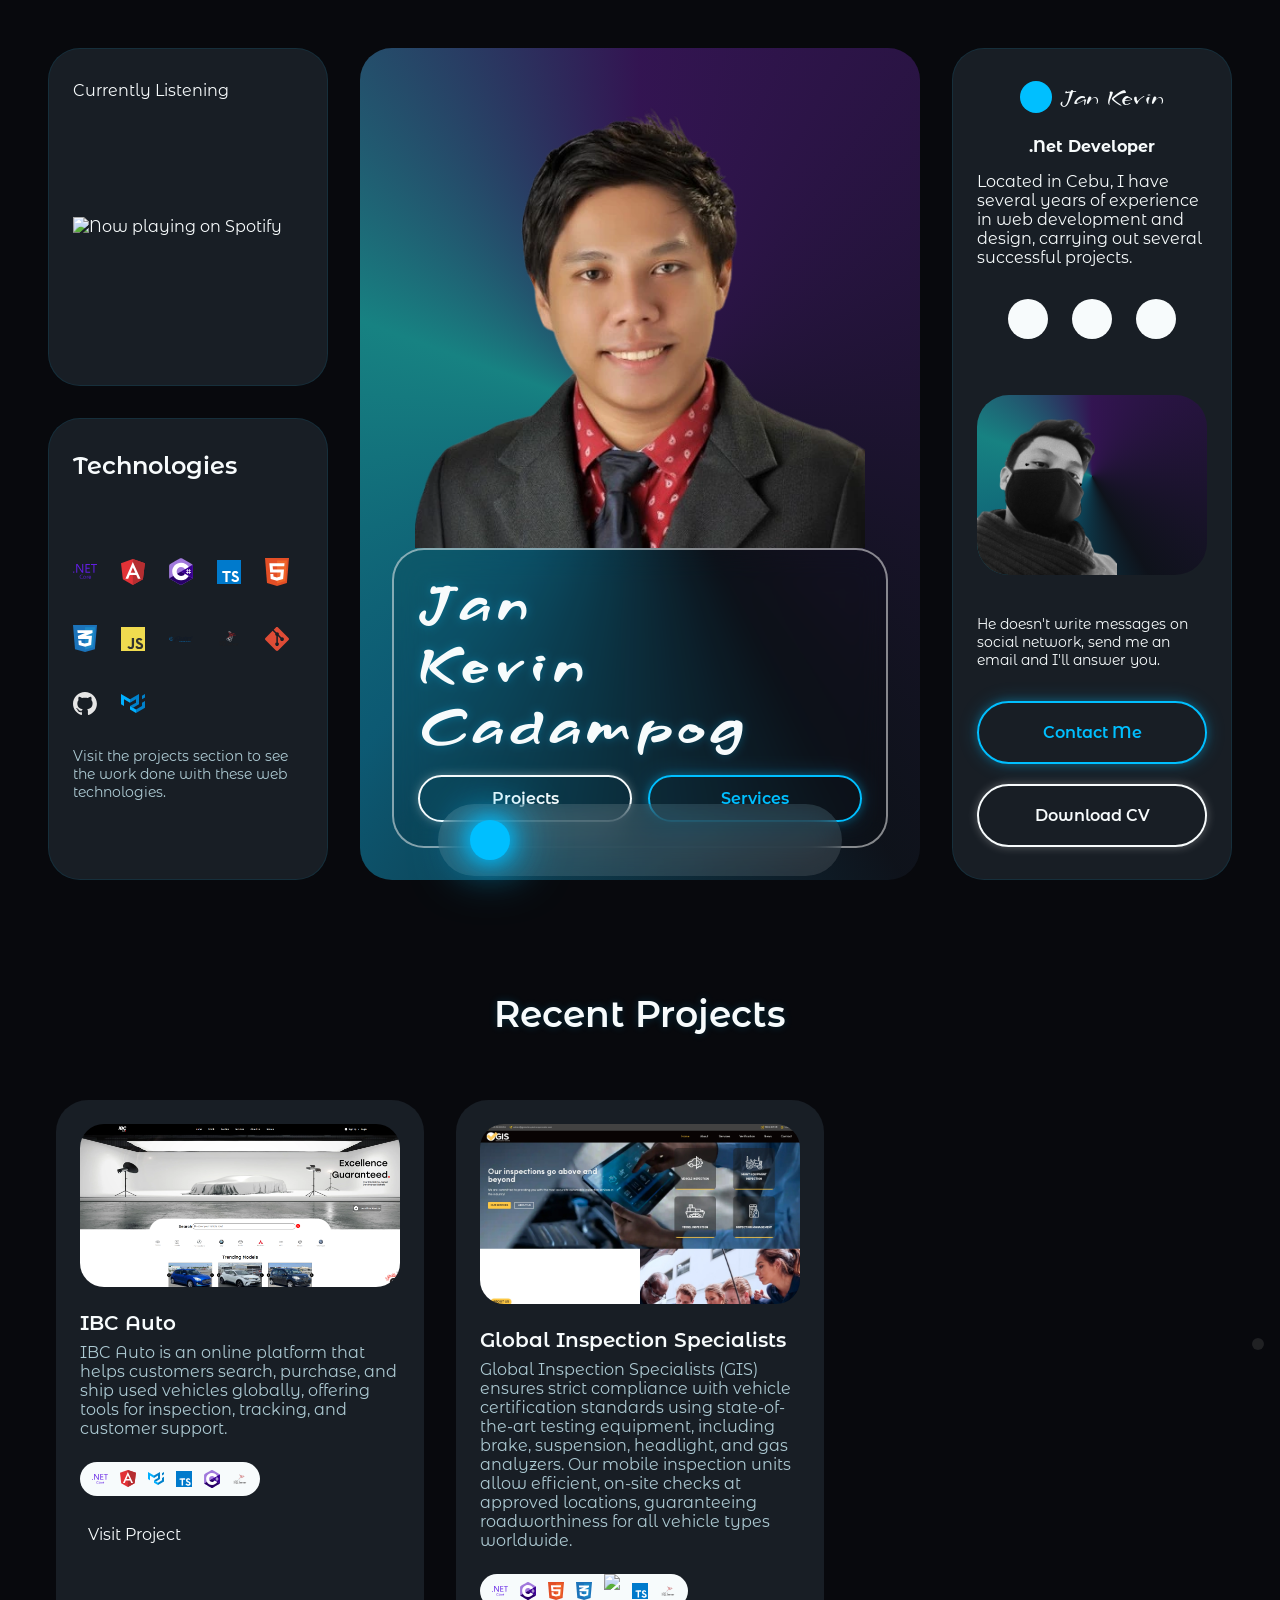
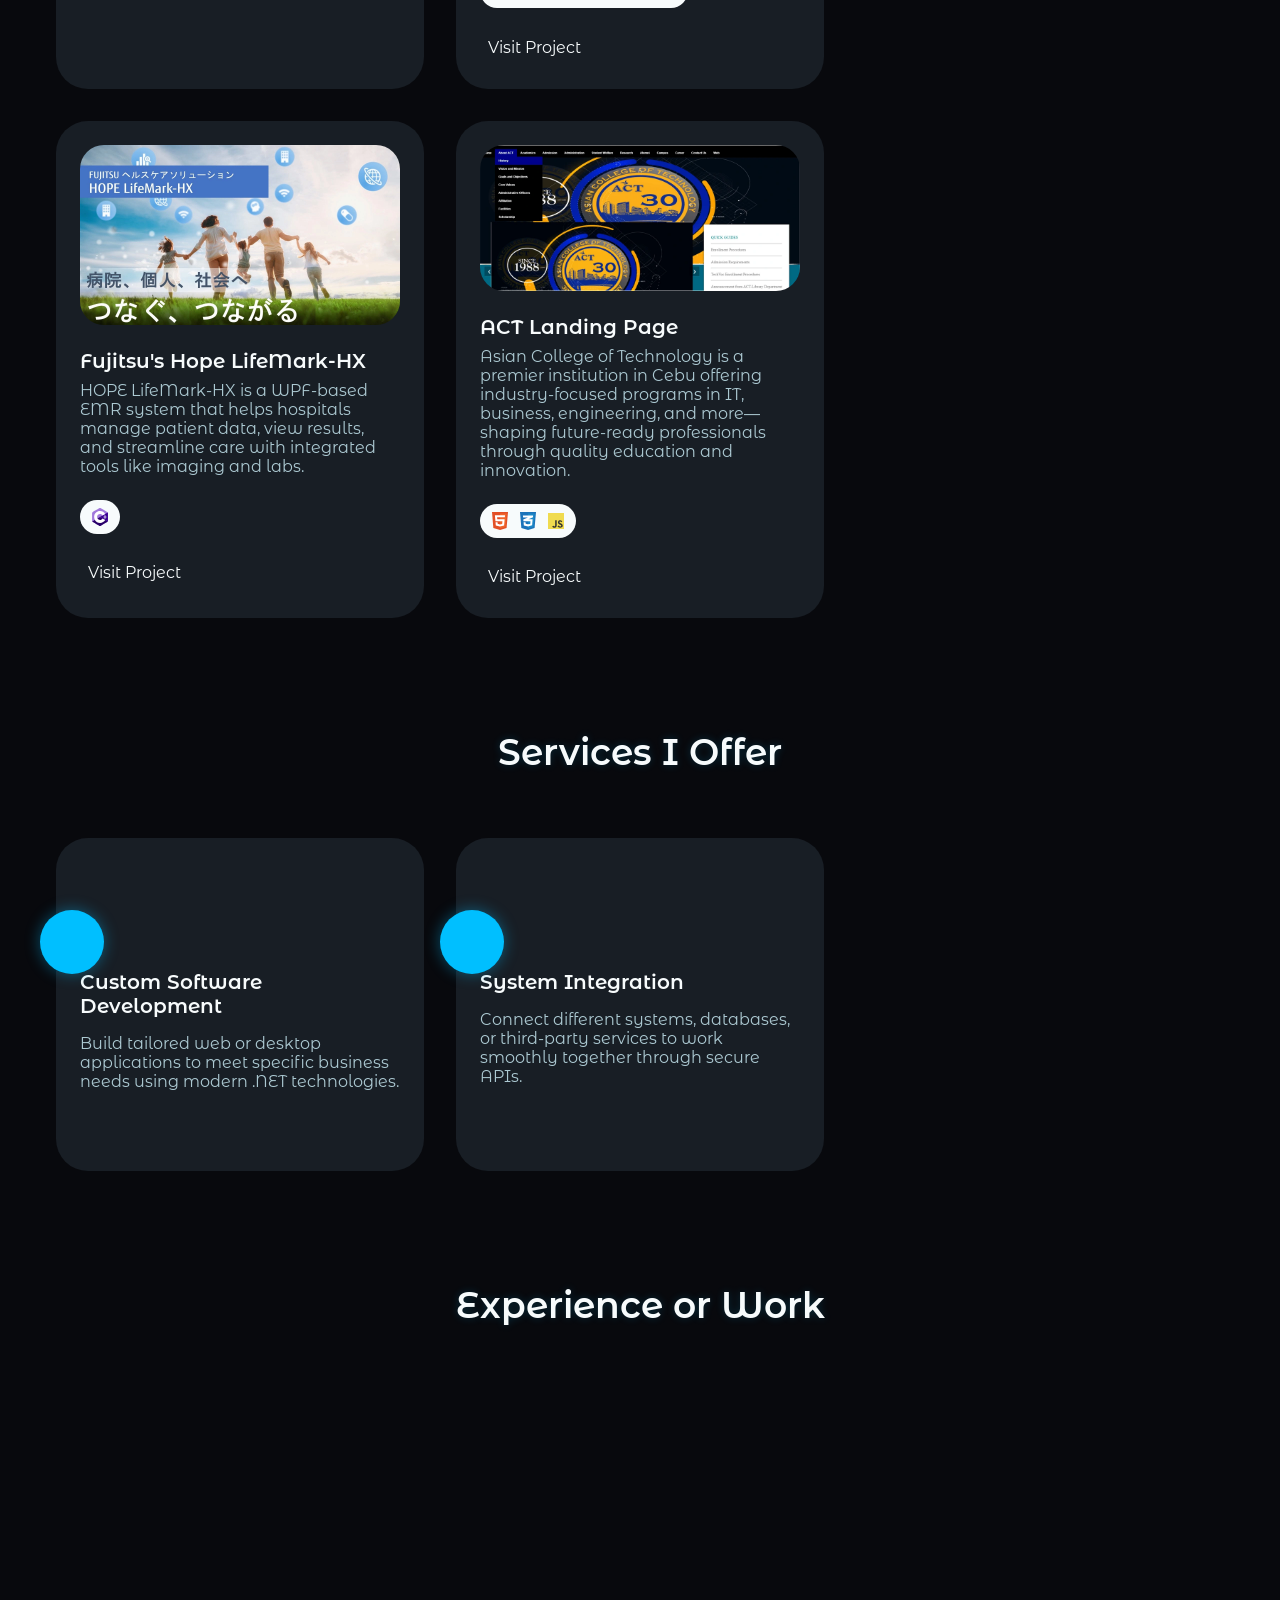
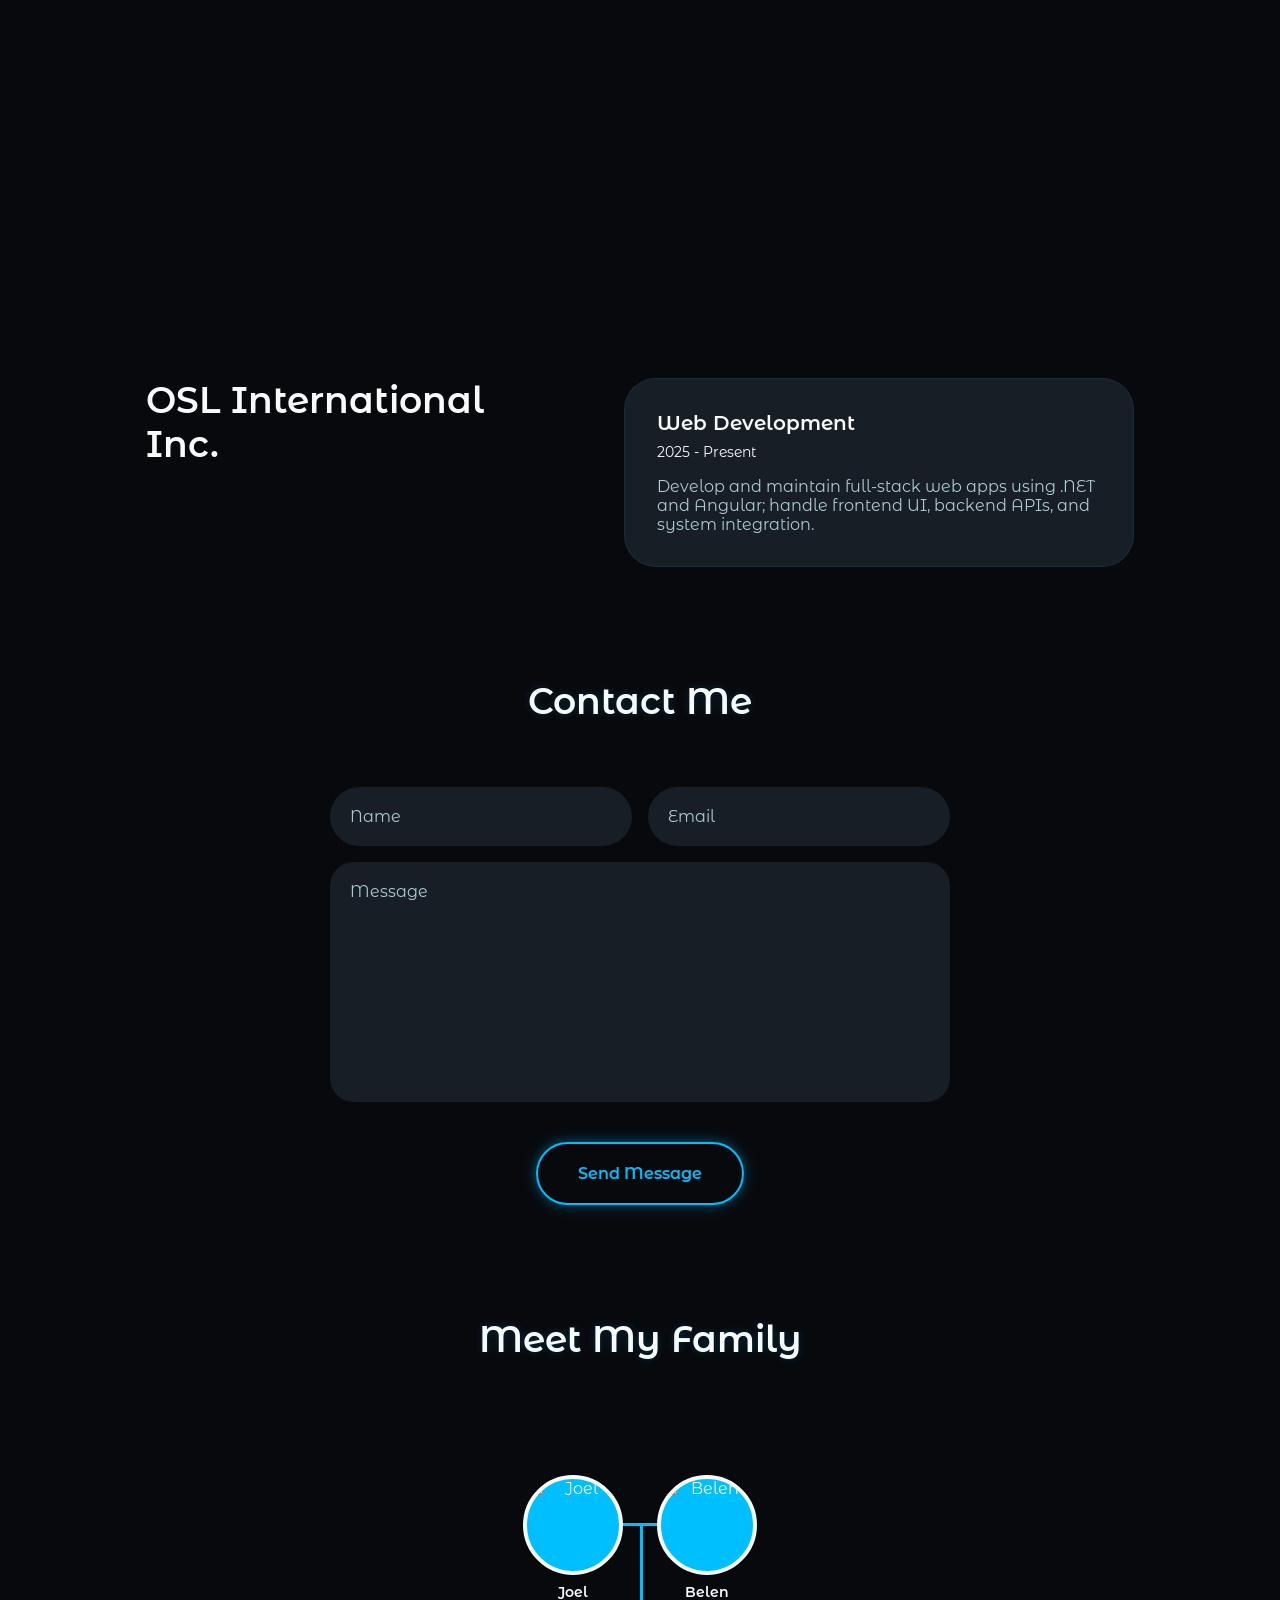
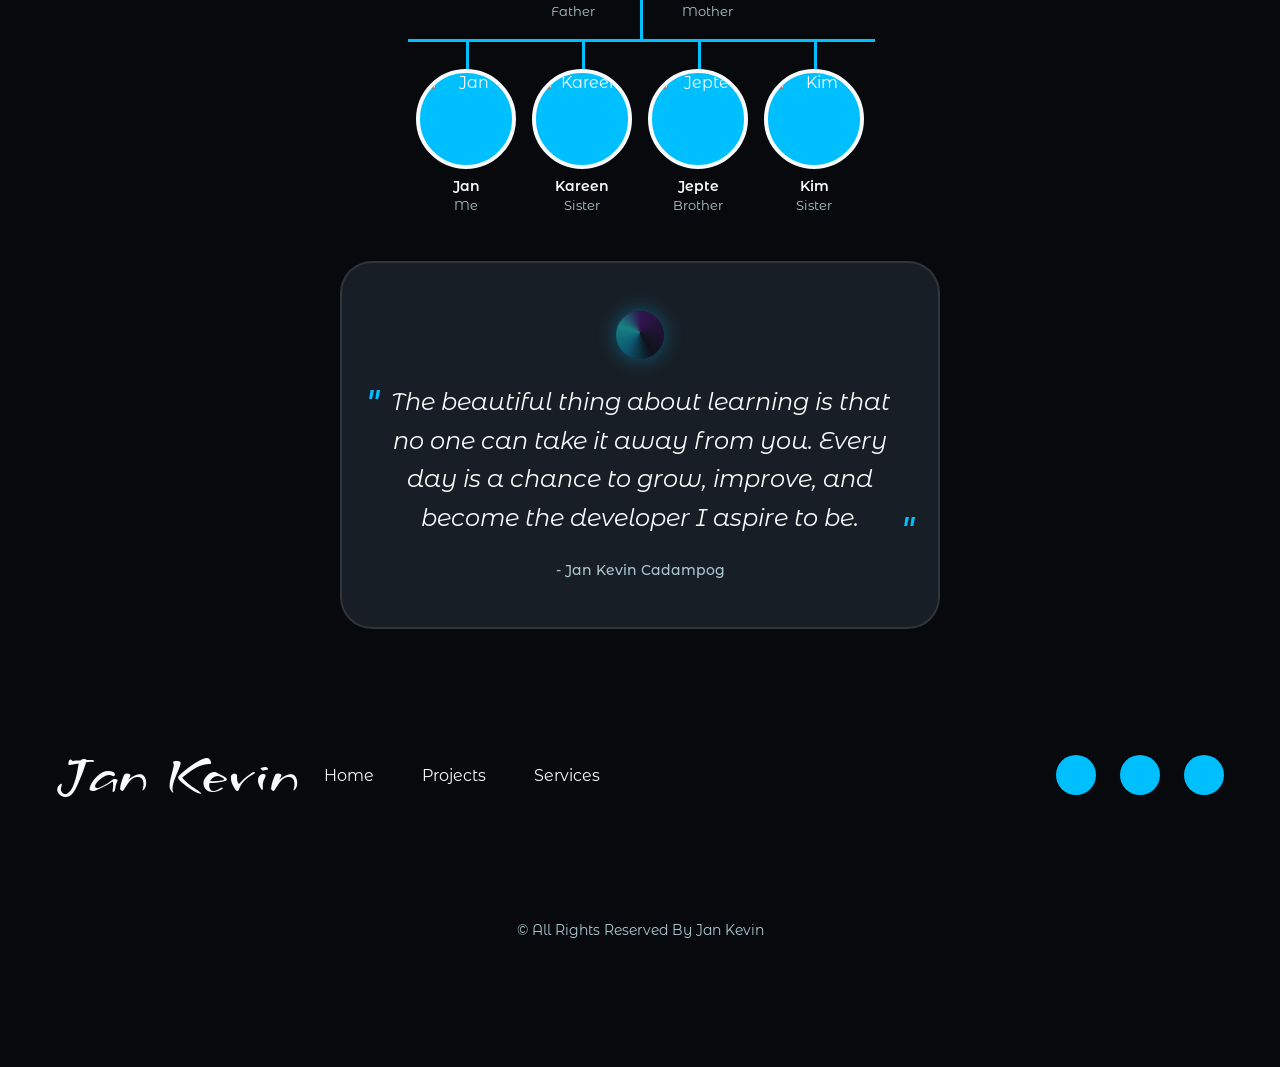
==== commit 8be4e467: "feat: enhance responsive layout and improve perfil section; update image sources to use absolute URL" ====
--- a/index.html
+++ b/index.html
@@ -241,7 +241,6 @@
                </div>
             </div>
 
-
             <!--===== INFO =====-->
             <div class="info">
                Currently Listening
@@ -301,7 +300,7 @@
             <!--===== SKILLS =====-->
             <a href="#projects" class="skills-link">
                <div class="skills">
-                  <h2 class="skills__title"></h2>
+                  <h2 class="skills__title">Technologies</h2>
                   <div class="skills__items">
                      <img src="assets/img/skills-dotnet.svg" alt="image" class="skills__item">
                      <img src="assets/img/skills-angular.svg" alt="image" class="skills__item">
@@ -323,7 +322,6 @@
                </div>
             </a>
          </div>
-         </div>
       </section>
 
       <!--==================== PROJECTS ====================-->
@@ -635,14 +633,16 @@
                   <li>
                      <a>
                         <div class="person">
-                           <img src="/assets/img/p.jpg" alt="Joel">
+                           <img src="https://raw.githubusercontent.com/iamprincejkc/jkc_portfolio/main/assets/img/p.jpg"
+                              alt="Joel">
                            <div class="name">Joel</div>
                            <div class="relationship">Father</div>
                         </div>
                      </a>
                      <a class="married">
                         <div class="person">
-                           <img src="assets/img/m.jpg" alt=" Belen">
+                           <img src="https://raw.githubusercontent.com/iamprincejkc/jkc_portfolio/main/assets/img/m.jpg"
+                              alt=" Belen">
                            <div class="name">Belen</div>
                            <div class="relationship">Mother</div>
                         </div>
@@ -651,7 +651,9 @@
                         <li>
                            <a>
                               <div class="person">
-                                 <img src="assets/img/me.jpg" alt="Jan">
+                                 <img
+                                    src="https://raw.githubusercontent.com/iamprincejkc/jkc_portfolio/main/assets/img/me.jpg"
+                                    alt="Jan">
                                  <div class="name">Jan</div>
                                  <div class="relationship">Me</div>
                               </div>
@@ -660,7 +662,9 @@
                         <li>
                            <a>
                               <div class="person">
-                                 <img src="assets/img/k1.jpg" alt=" Kareen">
+                                 <img
+                                    src="https://raw.githubusercontent.com/iamprincejkc/jkc_portfolio/main/assets/img/k1.jpg"
+                                    alt=" Kareen">
                                  <div class="name">Kareen</div>
                                  <div class="relationship">Sister</div>
                               </div>
@@ -669,7 +673,9 @@
                         <li>
                            <a>
                               <div class="person">
-                                 <img src="assets/img/j.jpg" alt=" Jepte">
+                                 <img
+                                    src="https://raw.githubusercontent.com/iamprincejkc/jkc_portfolio/main/assets/img/j.jpg"
+                                    alt=" Jepte">
                                  <div class="name">Jepte</div>
                                  <div class="relationship">Brother</div>
                               </div>
@@ -678,7 +684,9 @@
                         <li>
                            <a>
                               <div class="person">
-                                 <img src="assets/img/k2.jpg" alt="Kim">
+                                 <img
+                                    src="https://raw.githubusercontent.com/iamprincejkc/jkc_portfolio/main/assets/img/k2.jpg"
+                                    alt="Kim">
                                  <div class="name">Kim</div>
                                  <div class="relationship">Sister</div>
                               </div>
--- a/assets/css/styles.css
+++ b/assets/css/styles.css
@@ -394,14 +394,28 @@
 
 /*=============== HOME ===============*/
 /*===== PERFIL =====*/
+
+/* Mobile First - Default Layout */
+.home__container {
+  display: grid;
+  gap: 1.5rem;
+  grid-template-columns: 1fr;
+}
+
+/*===== PERFIL - FIXED HEIGHT ISSUE =====*/
 .perfil {
   position: relative;
   background: var(--conic-gradient);
-  height: 415px;
+  min-height: 450px;
+  /* Changed from fixed height: 415px to min-height */
+  height: auto;
+  /* Allow height to expand */
   border-radius: 2rem;
   padding: 1rem;
   display: grid;
   overflow: hidden;
+  grid-template-rows: 1fr auto;
+  /* Let image take available space, data takes what it needs */
 }
 
 .perfil__img {
@@ -409,28 +423,32 @@
   position: relative;
   justify-self: center;
   align-self: flex-end;
+  max-width: 100%;
+  /* Ensure responsive */
 }
 
 .perfil__data {
   align-self: flex-end;
   background-color: hsla(0, 0%, 1%, .1);
   backdrop-filter: blur(16px);
-  --webkit-backdrop-filter: blur(16px);
+  -webkit-backdrop-filter: blur(16px);
   padding: 1.5rem 1rem;
   border-radius: 1.5rem;
   border: 2px solid hsla(0, 0%, 100%, .5);
-
+  /* Add margin to prevent overlap */
 }
 
 .perfil__name {
   font: var(--font-semi-bold) var(--biggest-font-size) var(--second-font);
   margin-bottom: 1rem;
   letter-spacing: .5rem;
+  line-height: 1.1;
+  /* Improve line spacing */
 }
 
 .perfil__buttons {
   display: grid;
-  column-gap: 5rem;
+  column-gap: 1rem;
   grid-template-columns: repeat(2, 1fr);
 }
 
@@ -438,13 +456,186 @@
   padding: .75rem 0;
 }
 
-/*===== INFO =====*/
+.info img {
+  position: relative;
+  top: 50%;
+  left: 50%;
+  transform: translate(-50%, -50%);
+}
+
+/* Small Mobile Devices */
+@media screen and (max-width: 490px) {
+  .perfil {
+    min-height: 400px;
+    /* Smaller min-height for mobile */
+    padding: 0.75rem;
+  }
+
+  .perfil__img {
+    width: 200px;
+  }
+
+  .perfil__name {
+    font-size: 2rem;
+    /* Smaller font on mobile */
+    letter-spacing: .3rem;
+  }
+
+  .perfil__data {
+    padding: 1rem 0.75rem;
+  }
+}
+
+/* Medium Devices - Side by side layout for about and skills */
+@media screen and (min-width: 491px) and (max-width: 767px) {
+  .home__container {
+    grid-template-columns: 1fr;
+    gap: 1.5rem;
+  }
+
+  /* About and Skills side by side */
+  .about-skills-container {
+    display: grid;
+    grid-template-columns: 1fr 1fr;
+    gap: 1.5rem;
+  }
+
+  .perfil {
+    min-height: 420px;
+  }
+}
+
+/* Tablet Devices */
+@media screen and (min-width: 768px) and (max-width: 1199px) {
+
+  .info,
+  .about,
+  .skills {
+    height: 100%;
+  }
+
+  .home__container {
+    grid-template-columns: repeat(2, 1fr);
+    gap: 2rem;
+    align-items: start;
+  }
+
+  .perfil {
+    grid-column: 1 / -1;
+    /* Full width */
+    min-height: 400px;
+  }
+
+  .info {
+    grid-column: 1 / 2;
+  }
+
+  .about {
+    grid-column: 2 / 3;
+    grid-row: 2 / 4;
+  }
+
+  .skills {
+    grid-column: 1 / 2;
+    grid-row: 3 / 4;
+  }
+}
+
+/* Large Devices - FIXED LAYOUT */
+@media screen and (min-width: 1200px) {
+  .home__container {
+    grid-template-columns: 280px 560px 280px;
+    align-items: stretch;
+    gap: 2rem;
+  }
+
+  .perfil {
+    grid-column: 2/3;
+    grid-row: 1/3;
+    padding: 2rem;
+    min-height: 600px;
+    /* Larger min-height for desktop */
+  }
+
+  .perfil__img {
+    width: 450px;
+  }
+
+  .perfil__data {
+    padding: 1.5rem;
+    border-radius: 2rem;
+  }
+
+  /* FIXED: Better arrangement - info and skills on right, about on left */
+  .info {
+    grid-column: 3/4;
+    /* Moved to right */
+    grid-row: 1/2;
+  }
+
+  .about {
+    grid-column: 1/2;
+    /* Moved to left */
+    grid-row: 1/3;
+    align-content: center;
+  }
+
+  .skills {
+    grid-column: 3/4;
+    /* Moved to right */
+    grid-row: 2/3;
+  }
+
+  .about__image {
+    height: 210px;
+  }
+
+  .about__img {
+    transform: translateY(-1rem);
+  }
+
+  .info__name {
+    font-size: var(--h2-font-size);
+  }
+
+  .skills__title {
+    font-size: var(--h3-font-size);
+  }
+}
+
+/* Extra Large Devices */
+@media screen and (min-width: 1500px) {
+  .home__container {
+    grid-template-columns: 320px 600px 320px;
+    gap: 2.5rem;
+  }
+
+  .perfil {
+    min-height: 650px;
+  }
+
+  .perfil__img {
+    width: 500px;
+  }
+
+}
+
+
+/*===== INFO, ABOUT, SKILLS - RESPONSIVE LAYOUT =====*/
+.skills-link {
+  height: 100%;
+}
+
 .info,
 .about,
 .skills {
+  display: grid;
+  height: 100%;
   background-color: var(--container-color);
   padding: 2rem 1.5rem;
   border-radius: 2rem;
+  min-height: 200px;
+  /* Ensure minimum height for better proportion */
 }
 
 .info__circle {
@@ -578,6 +769,7 @@
 
 .skills__description {
   font-size: var(--small-font-size);
+  color: var(--text-color);
 }
 
 /*=============== BUTTON ===============*/
@@ -1055,12 +1247,6 @@
     height: 54px;
   }
 
-  .info img {
-    position: relative;
-    top: 50%;
-    left: 50%;
-    transform: translate(-50%, -50%);
-  }
 }
 
 /*=============== FAMILY TREE ===============*/
--- a/assets/css/styles.css
+++ b/assets/css/styles.css
@@ -394,14 +394,28 @@
 
 /*=============== HOME ===============*/
 /*===== PERFIL =====*/
+
+/* Mobile First - Default Layout */
+.home__container {
+  display: grid;
+  gap: 1.5rem;
+  grid-template-columns: 1fr;
+}
+
+/*===== PERFIL - FIXED HEIGHT ISSUE =====*/
 .perfil {
   position: relative;
   background: var(--conic-gradient);
-  height: 415px;
+  min-height: 450px;
+  /* Changed from fixed height: 415px to min-height */
+  height: auto;
+  /* Allow height to expand */
   border-radius: 2rem;
   padding: 1rem;
   display: grid;
   overflow: hidden;
+  grid-template-rows: 1fr auto;
+  /* Let image take available space, data takes what it needs */
 }
 
 .perfil__img {
@@ -409,28 +423,32 @@
   position: relative;
   justify-self: center;
   align-self: flex-end;
+  max-width: 100%;
+  /* Ensure responsive */
 }
 
 .perfil__data {
   align-self: flex-end;
   background-color: hsla(0, 0%, 1%, .1);
   backdrop-filter: blur(16px);
-  --webkit-backdrop-filter: blur(16px);
+  -webkit-backdrop-filter: blur(16px);
   padding: 1.5rem 1rem;
   border-radius: 1.5rem;
   border: 2px solid hsla(0, 0%, 100%, .5);
-
+  /* Add margin to prevent overlap */
 }
 
 .perfil__name {
   font: var(--font-semi-bold) var(--biggest-font-size) var(--second-font);
   margin-bottom: 1rem;
   letter-spacing: .5rem;
+  line-height: 1.1;
+  /* Improve line spacing */
 }
 
 .perfil__buttons {
   display: grid;
-  column-gap: 5rem;
+  column-gap: 1rem;
   grid-template-columns: repeat(2, 1fr);
 }
 
@@ -438,13 +456,186 @@
   padding: .75rem 0;
 }
 
-/*===== INFO =====*/
+.info img {
+  position: relative;
+  top: 50%;
+  left: 50%;
+  transform: translate(-50%, -50%);
+}
+
+/* Small Mobile Devices */
+@media screen and (max-width: 490px) {
+  .perfil {
+    min-height: 400px;
+    /* Smaller min-height for mobile */
+    padding: 0.75rem;
+  }
+
+  .perfil__img {
+    width: 200px;
+  }
+
+  .perfil__name {
+    font-size: 2rem;
+    /* Smaller font on mobile */
+    letter-spacing: .3rem;
+  }
+
+  .perfil__data {
+    padding: 1rem 0.75rem;
+  }
+}
+
+/* Medium Devices - Side by side layout for about and skills */
+@media screen and (min-width: 491px) and (max-width: 767px) {
+  .home__container {
+    grid-template-columns: 1fr;
+    gap: 1.5rem;
+  }
+
+  /* About and Skills side by side */
+  .about-skills-container {
+    display: grid;
+    grid-template-columns: 1fr 1fr;
+    gap: 1.5rem;
+  }
+
+  .perfil {
+    min-height: 420px;
+  }
+}
+
+/* Tablet Devices */
+@media screen and (min-width: 768px) and (max-width: 1199px) {
+
+  .info,
+  .about,
+  .skills {
+    height: 100%;
+  }
+
+  .home__container {
+    grid-template-columns: repeat(2, 1fr);
+    gap: 2rem;
+    align-items: start;
+  }
+
+  .perfil {
+    grid-column: 1 / -1;
+    /* Full width */
+    min-height: 400px;
+  }
+
+  .info {
+    grid-column: 1 / 2;
+  }
+
+  .about {
+    grid-column: 2 / 3;
+    grid-row: 2 / 4;
+  }
+
+  .skills {
+    grid-column: 1 / 2;
+    grid-row: 3 / 4;
+  }
+}
+
+/* Large Devices - FIXED LAYOUT */
+@media screen and (min-width: 1200px) {
+  .home__container {
+    grid-template-columns: 280px 560px 280px;
+    align-items: stretch;
+    gap: 2rem;
+  }
+
+  .perfil {
+    grid-column: 2/3;
+    grid-row: 1/3;
+    padding: 2rem;
+    min-height: 600px;
+    /* Larger min-height for desktop */
+  }
+
+  .perfil__img {
+    width: 450px;
+  }
+
+  .perfil__data {
+    padding: 1.5rem;
+    border-radius: 2rem;
+  }
+
+  /* FIXED: Better arrangement - info and skills on right, about on left */
+  .info {
+    grid-column: 3/4;
+    /* Moved to right */
+    grid-row: 1/2;
+  }
+
+  .about {
+    grid-column: 1/2;
+    /* Moved to left */
+    grid-row: 1/3;
+    align-content: center;
+  }
+
+  .skills {
+    grid-column: 3/4;
+    /* Moved to right */
+    grid-row: 2/3;
+  }
+
+  .about__image {
+    height: 210px;
+  }
+
+  .about__img {
+    transform: translateY(-1rem);
+  }
+
+  .info__name {
+    font-size: var(--h2-font-size);
+  }
+
+  .skills__title {
+    font-size: var(--h3-font-size);
+  }
+}
+
+/* Extra Large Devices */
+@media screen and (min-width: 1500px) {
+  .home__container {
+    grid-template-columns: 320px 600px 320px;
+    gap: 2.5rem;
+  }
+
+  .perfil {
+    min-height: 650px;
+  }
+
+  .perfil__img {
+    width: 500px;
+  }
+
+}
+
+
+/*===== INFO, ABOUT, SKILLS - RESPONSIVE LAYOUT =====*/
+.skills-link {
+  height: 100%;
+}
+
 .info,
 .about,
 .skills {
+  display: grid;
+  height: 100%;
   background-color: var(--container-color);
   padding: 2rem 1.5rem;
   border-radius: 2rem;
+  min-height: 200px;
+  /* Ensure minimum height for better proportion */
 }
 
 .info__circle {
@@ -578,6 +769,7 @@
 
 .skills__description {
   font-size: var(--small-font-size);
+  color: var(--text-color);
 }
 
 /*=============== BUTTON ===============*/
@@ -1055,12 +1247,6 @@
     height: 54px;
   }
 
-  .info img {
-    position: relative;
-    top: 50%;
-    left: 50%;
-    transform: translate(-50%, -50%);
-  }
 }
 
 /*=============== FAMILY TREE ===============*/
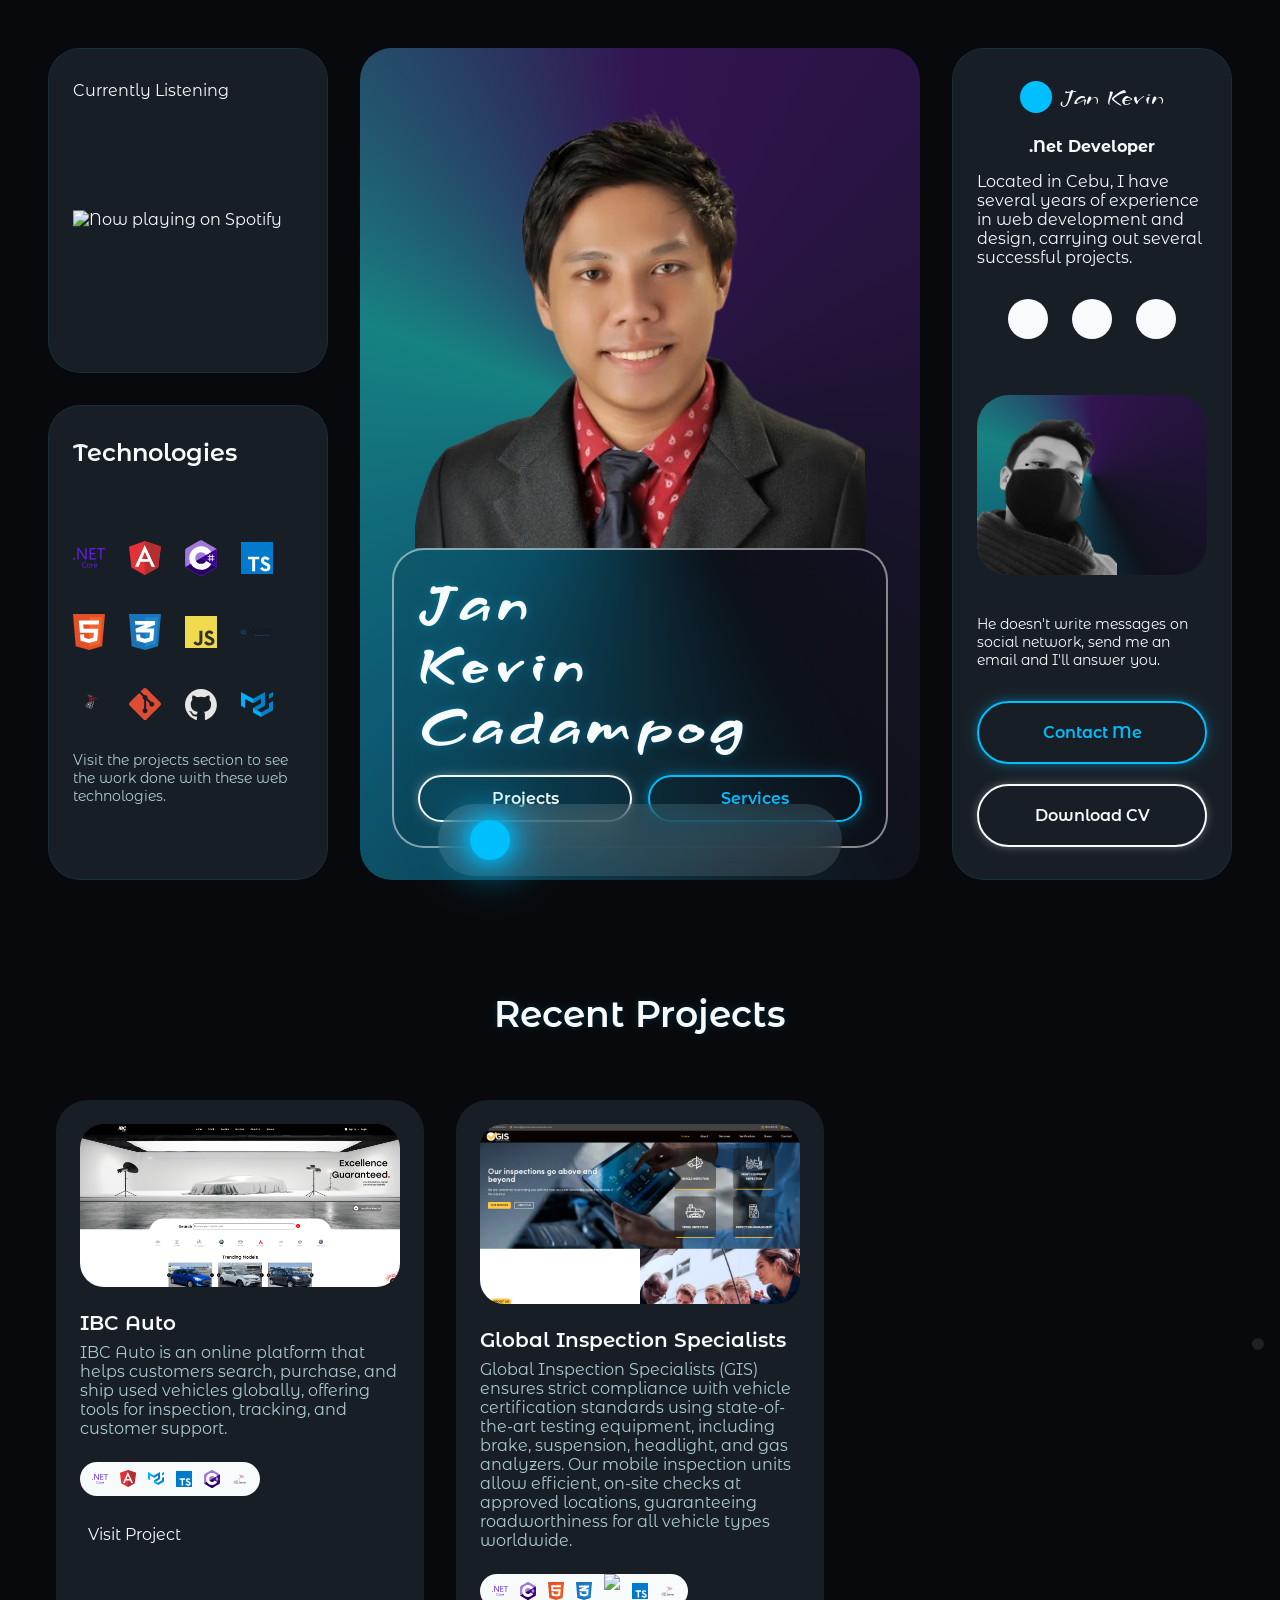
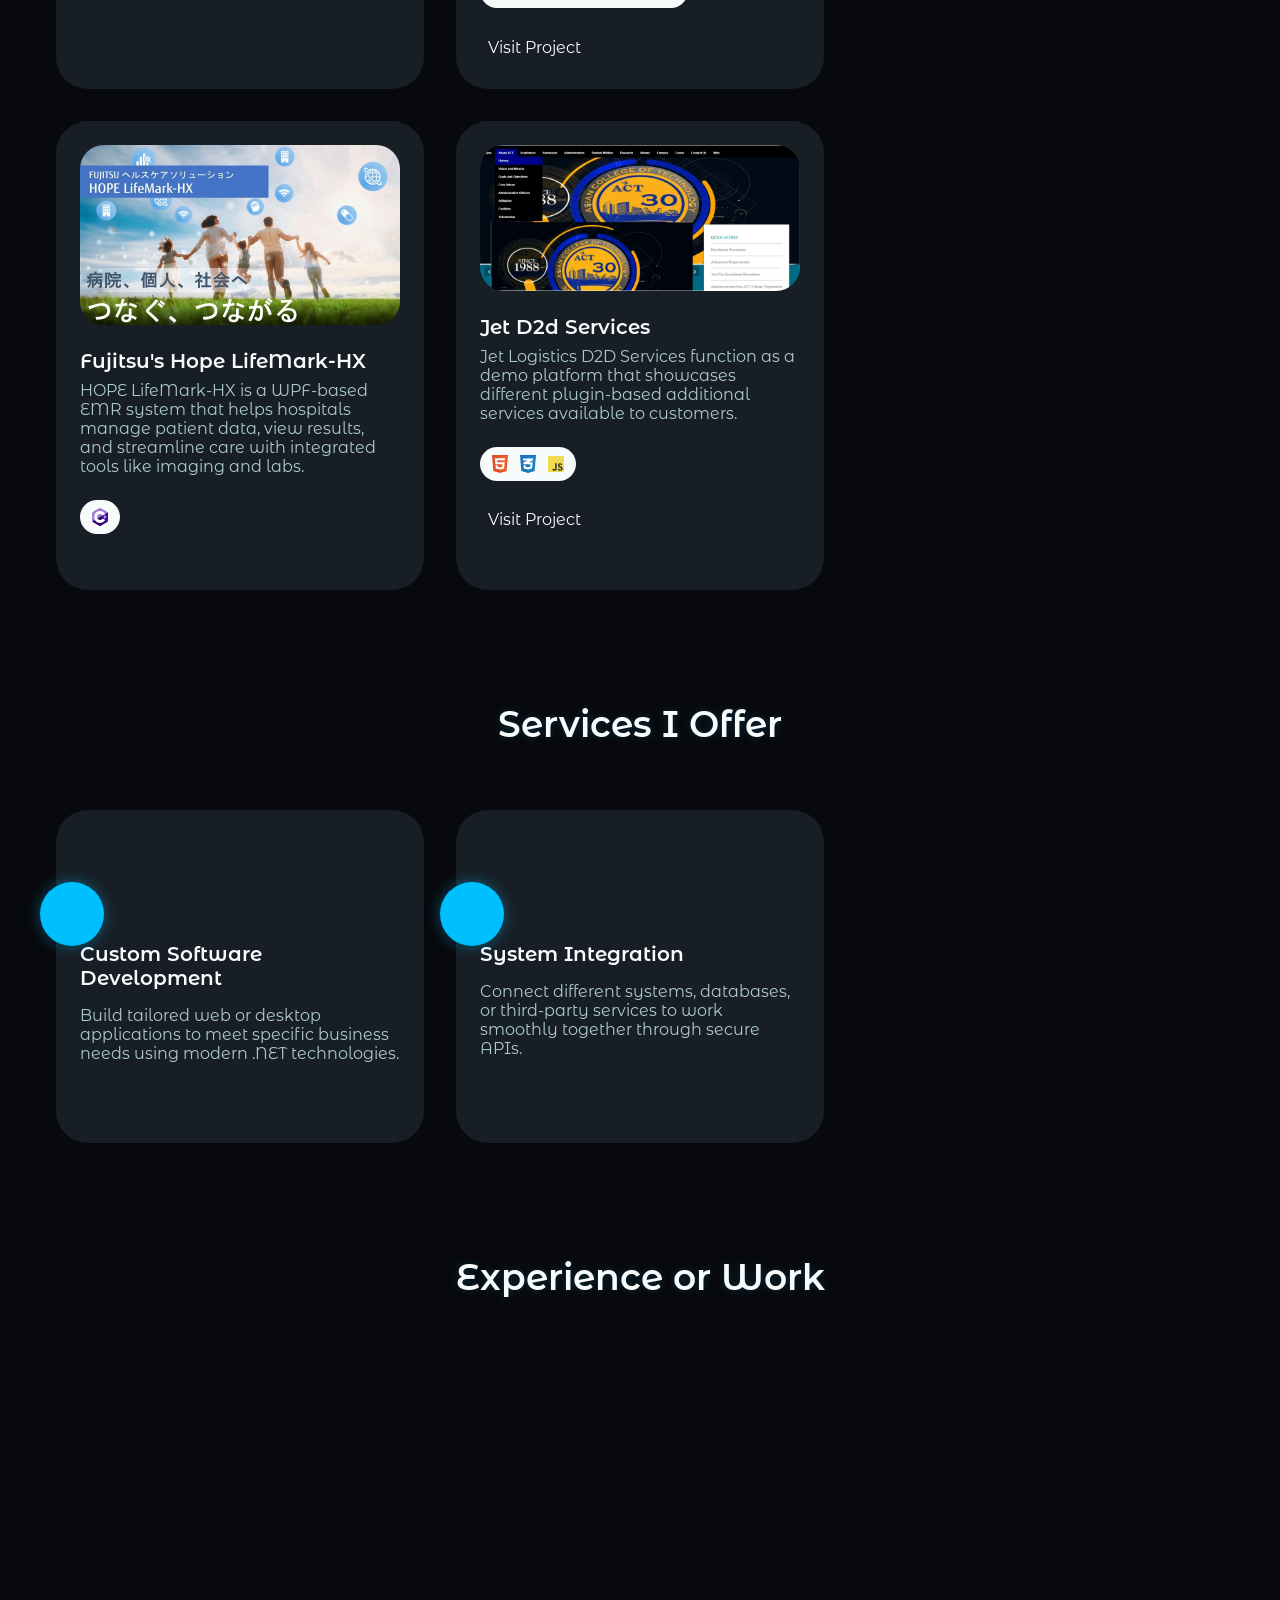
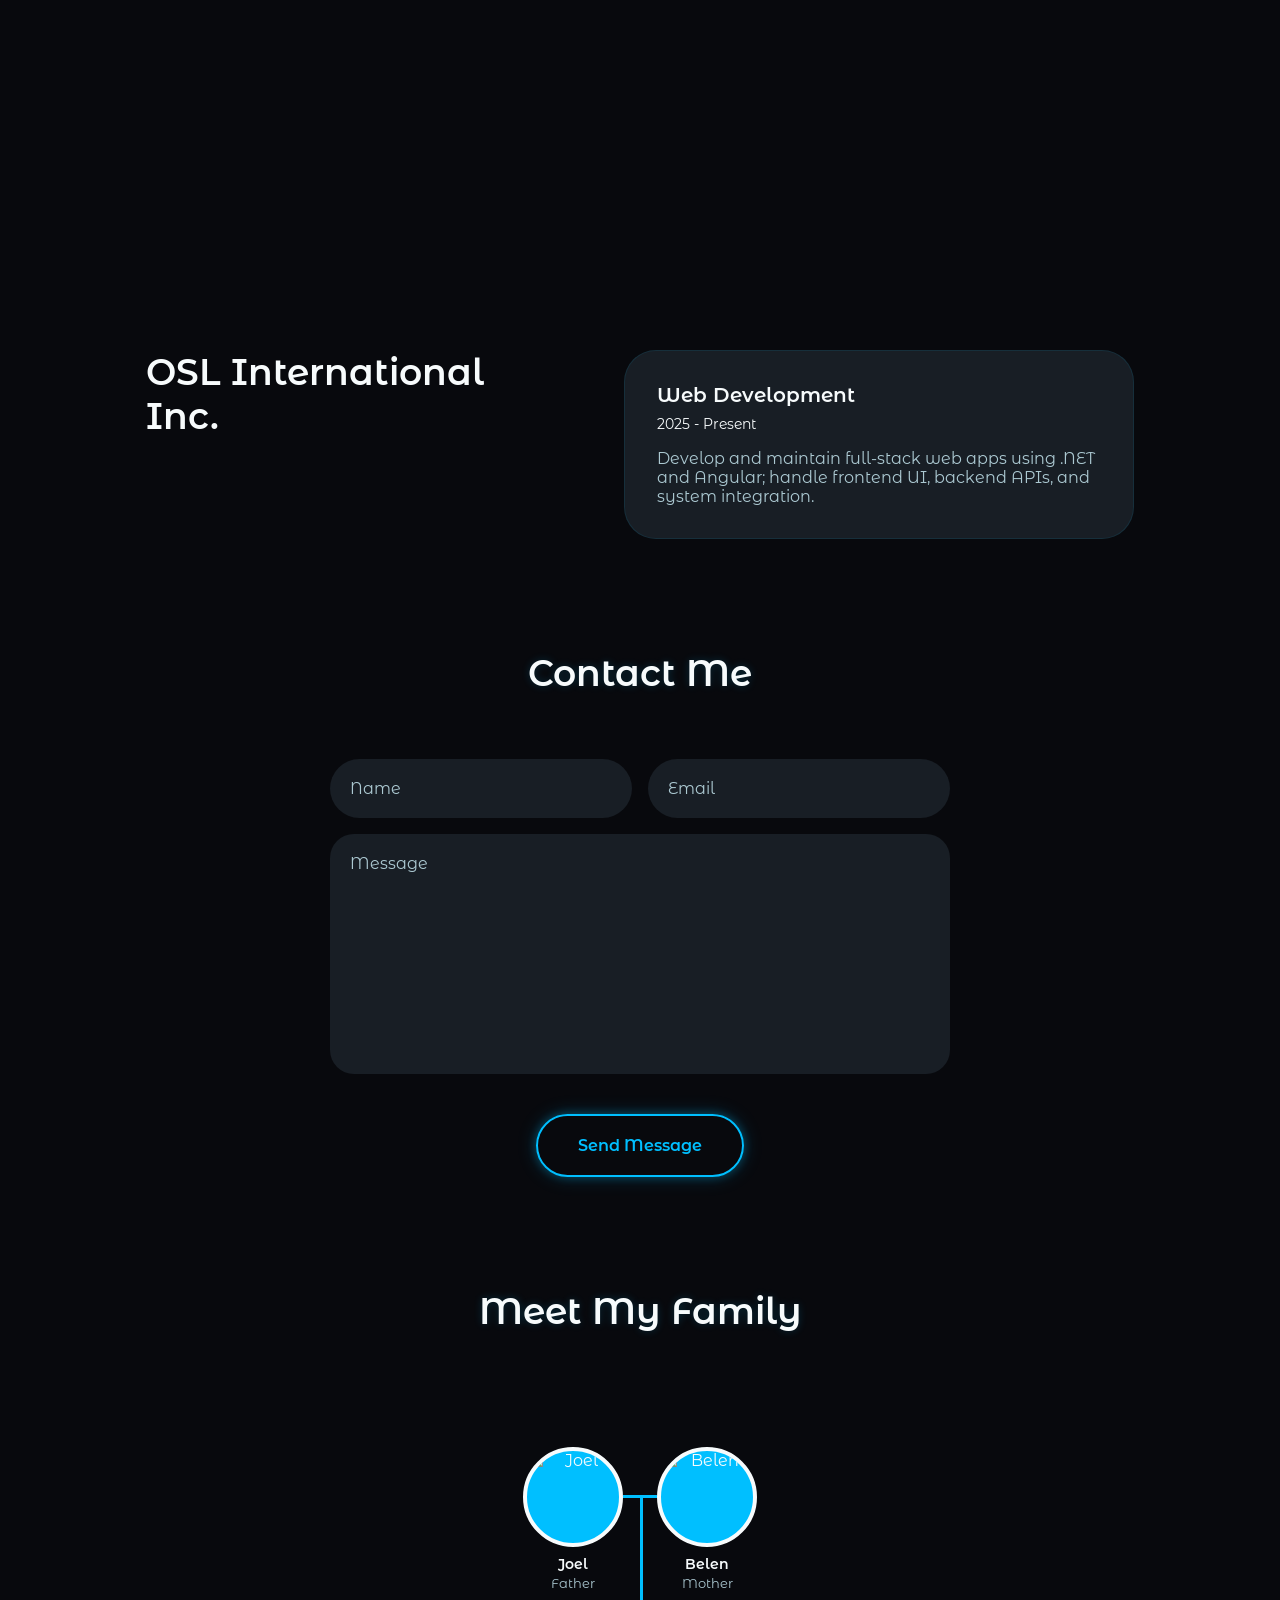
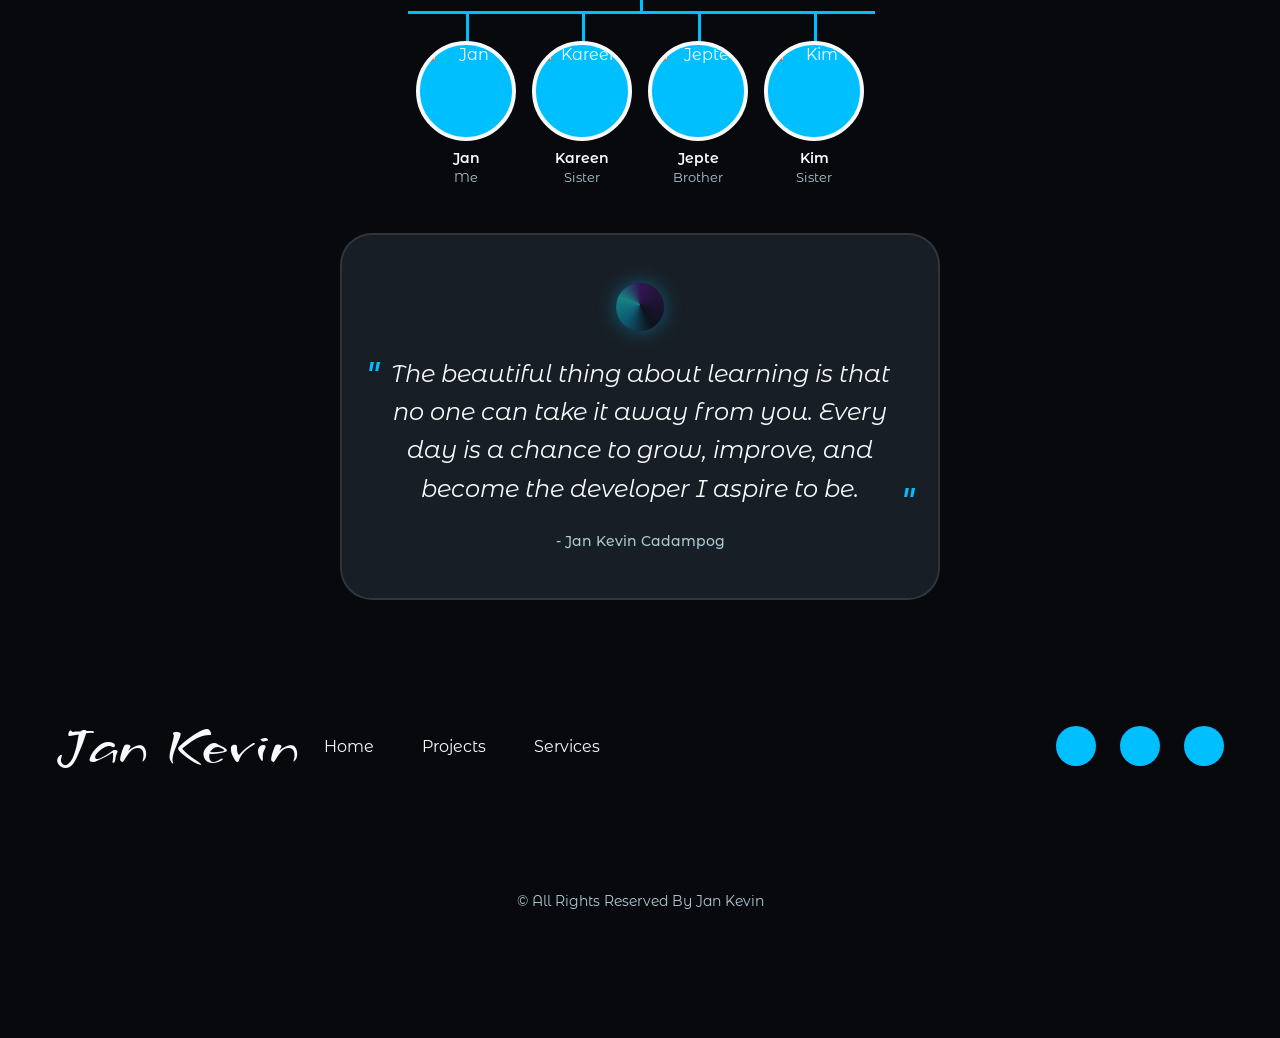
==== commit d0112fd1: "feat: update project links and descriptions for improved navigation and clarity" ====
--- a/index.html
+++ b/index.html
@@ -351,7 +351,7 @@
                   </div>
 
 
-                  <a href="#" target="_blank" class="projects__button">
+                  <a href="https://ibcauto.com/search" target="_blank" class="projects__button">
                      <i class="ri-link"></i>
                      <span>Visit Project</span>
                   </a>
@@ -360,7 +360,7 @@
 
 
             <article class="projects__card">
-               <a href="#" target="_blank" class="projects__image">
+               <a href="https://globalinspectionspecialist.com/" target="_blank" class="projects__image">
                   <img src="assets/img/project-gis.webp" alt="image" class="projects__img">
                </a>
 
@@ -395,7 +395,7 @@
             </article>
 
             <article class="projects__card">
-               <a href="#" target="_blank" class="projects__image">
+               <a href="https://www.jetlogistics.co.jp/" target="_blank" class="projects__image">
                   <img src="assets/img/project-jet.webp" alt="image" class="projects__img">
                </a>
 
@@ -446,7 +446,7 @@
                   </div>
 
 
-                  <a href="#" target="_blank" class="projects__button">
+                  <a href="#" target="_blank" class="projects__button" style="display: none;">
                      <i class="ri-link"></i>
                      <span>Visit Project</span>
                   </a>
@@ -460,11 +460,11 @@
                </a>
 
                <div class="projects__data">
-                  <h3 class="projects__name">ACT Landing Page</h3>
+                  <h3 class="projects__name">Jet D2d Services</h3>
                   <p class="projects__description">
-                     Asian College of Technology is a premier institution in Cebu offering industry-focused programs in
-                     IT, business,
-                     engineering, and more—shaping future-ready professionals through quality education and innovation.
+                     Jet Logistics D2D Services function as a demo platform that showcases different plugin-based
+                     additional services
+                     available to customers.
                   </p>
 
                   <div class="projects__skills">
@@ -474,14 +474,14 @@
                   </div>
 
 
-                  <a href="#" target="_blank" class="projects__button">
+                  <a href="https://logged.jetlogistics.co.jp/services" target="_blank" class="projects__button">
                      <i class="ri-link"></i>
                      <span>Visit Project</span>
                   </a>
                </div>
             </article>
 
-            <article class="projects__card">
+            <article class="projects__card" style="display: none;">
                <a href="#" target="_blank" class="projects__image">
                   <img src="assets/img/project-anime.webp" alt="image" class="projects__img">
                </a>
--- a/assets/css/styles.css
+++ b/assets/css/styles.css
@@ -750,7 +750,7 @@
 }
 
 .skills__item {
-  width: 1.5rem;
+  width: 2rem;
   transition: transform .4s;
 }
 
--- a/assets/css/styles.css
+++ b/assets/css/styles.css
@@ -750,7 +750,7 @@
 }
 
 .skills__item {
-  width: 1.5rem;
+  width: 2rem;
   transition: transform .4s;
 }
 
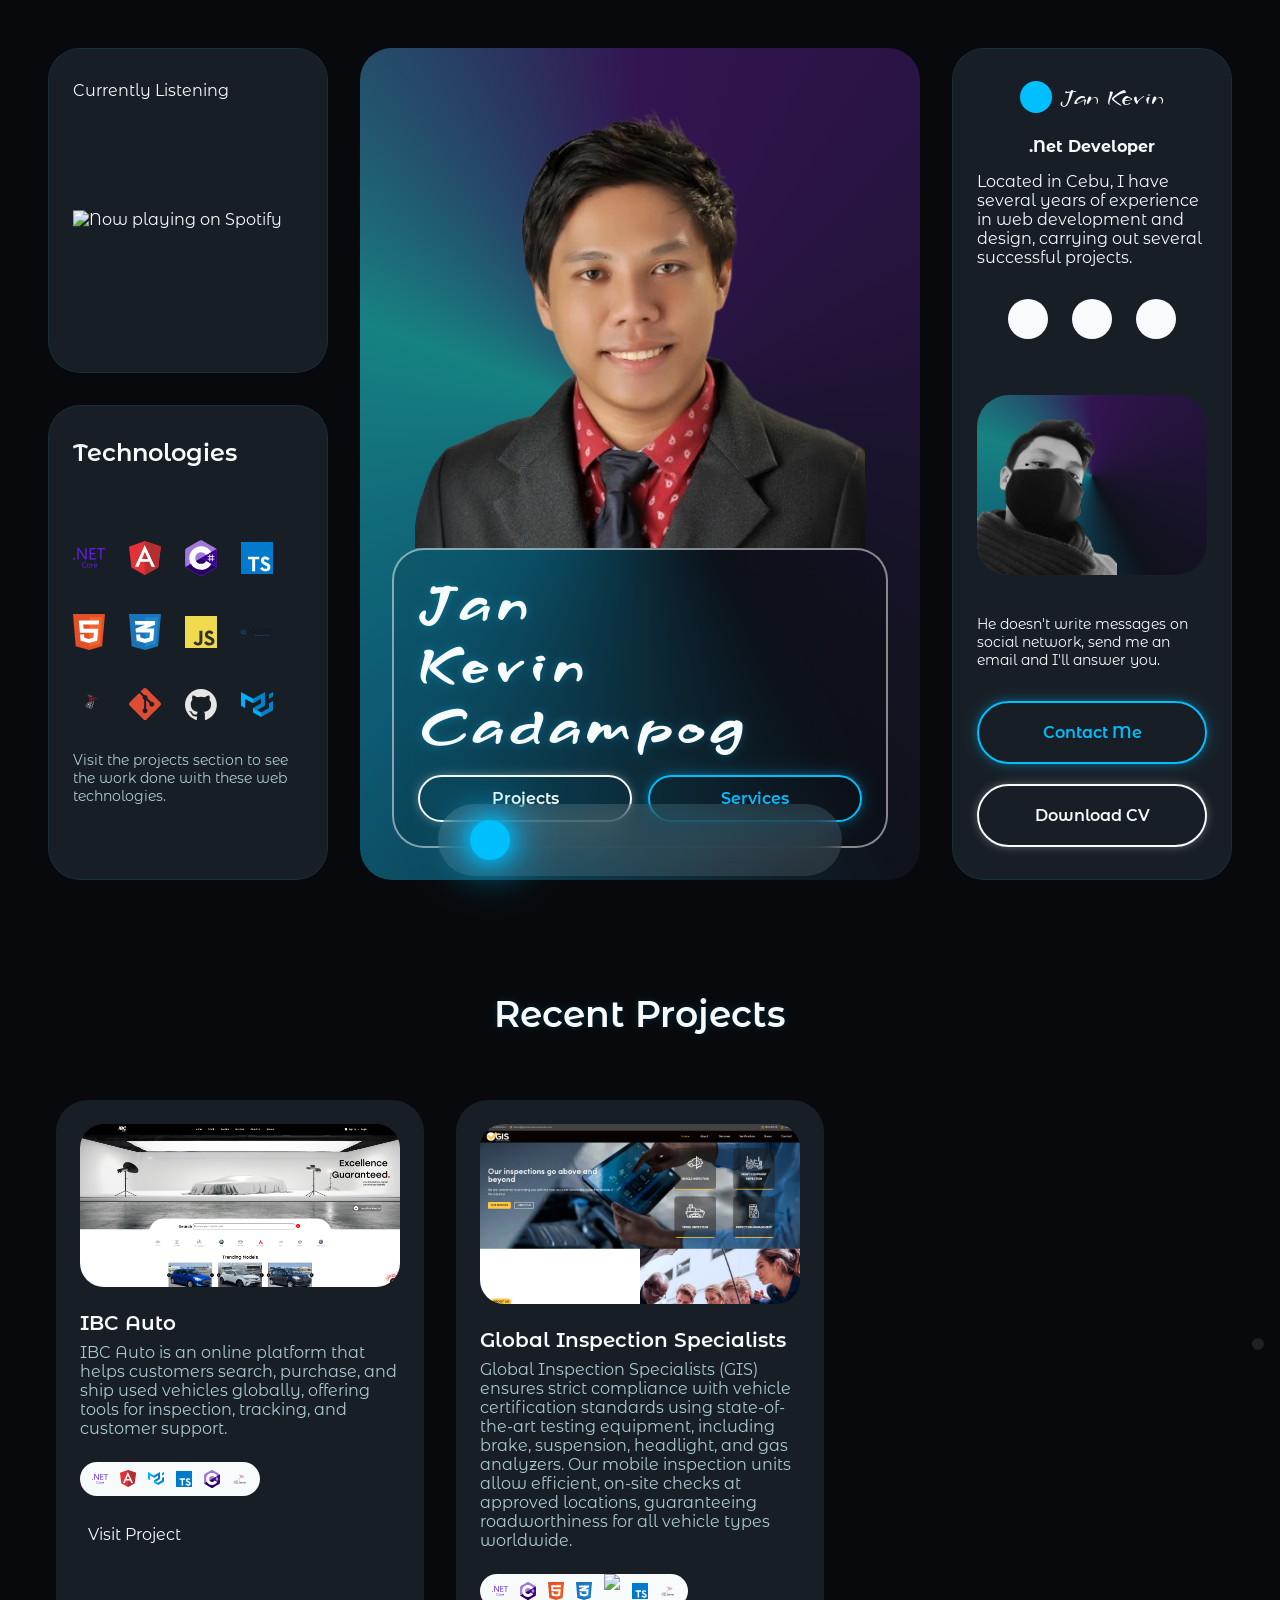
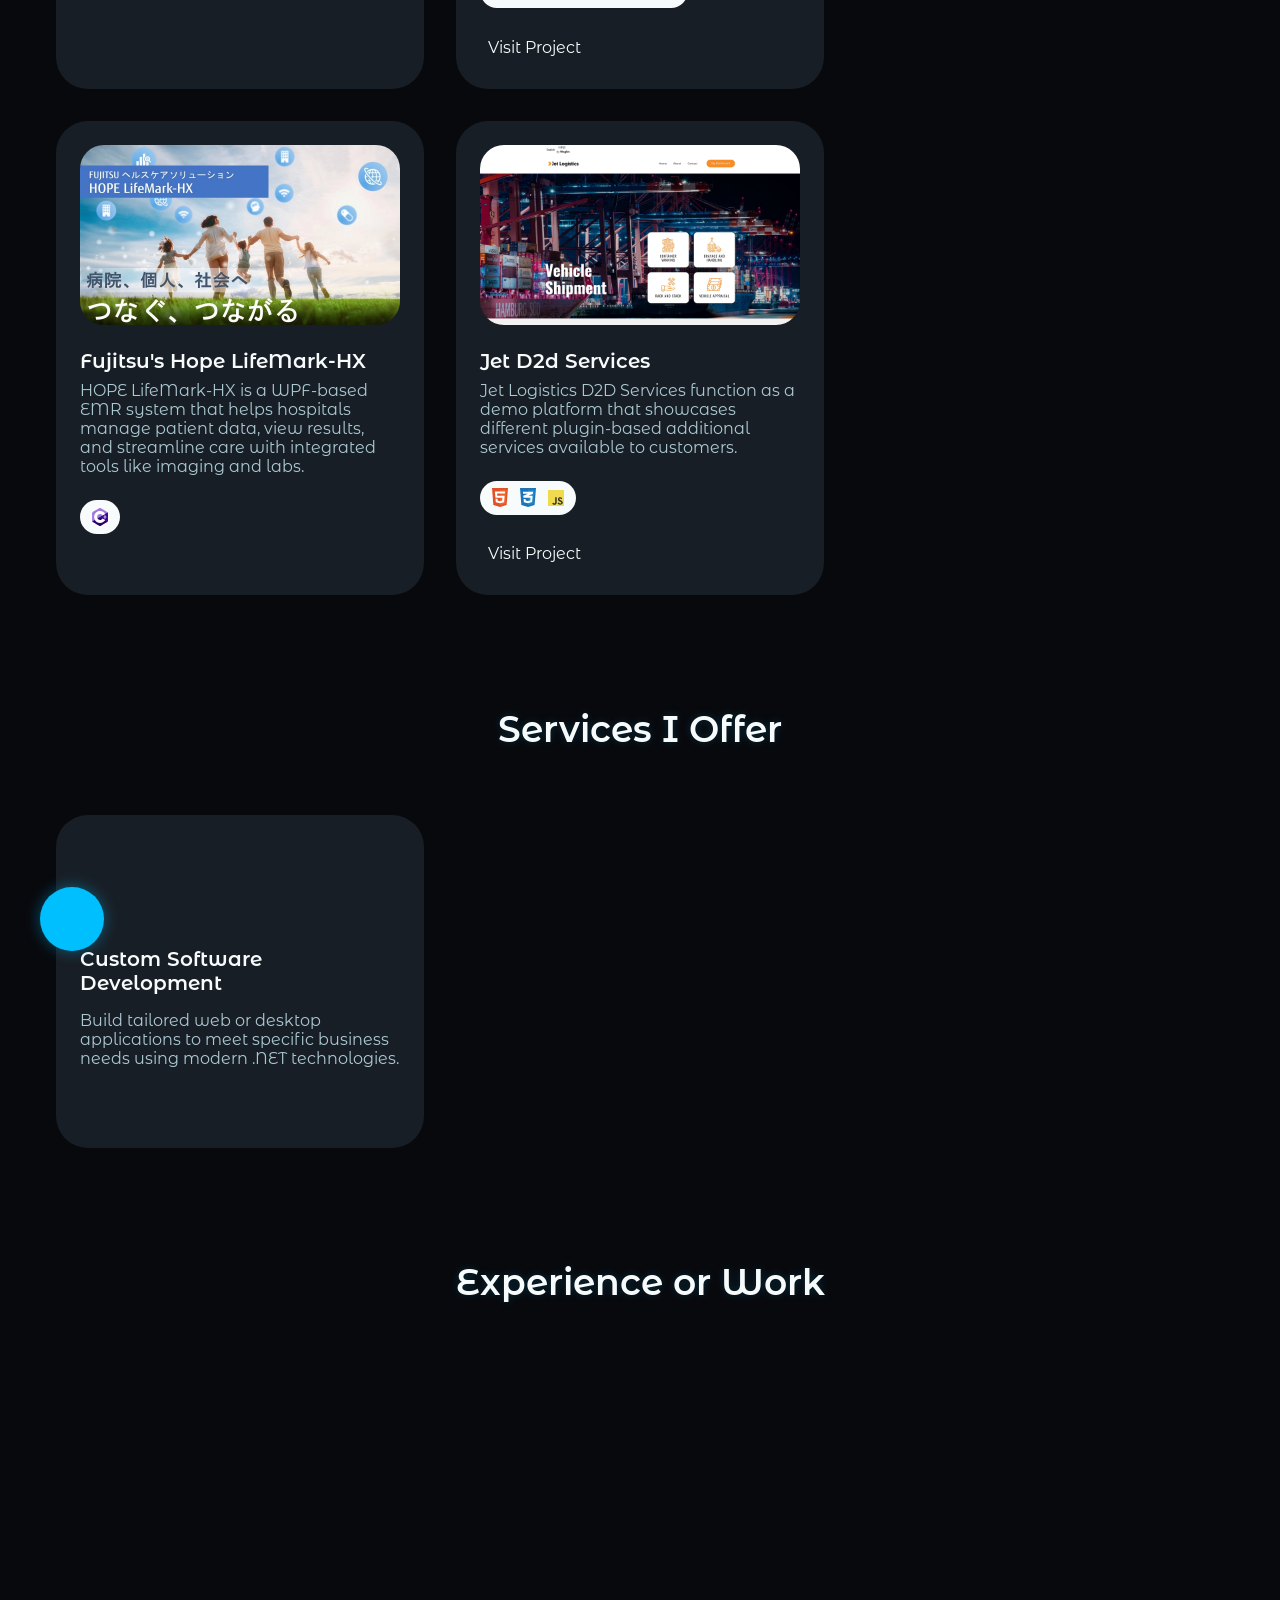
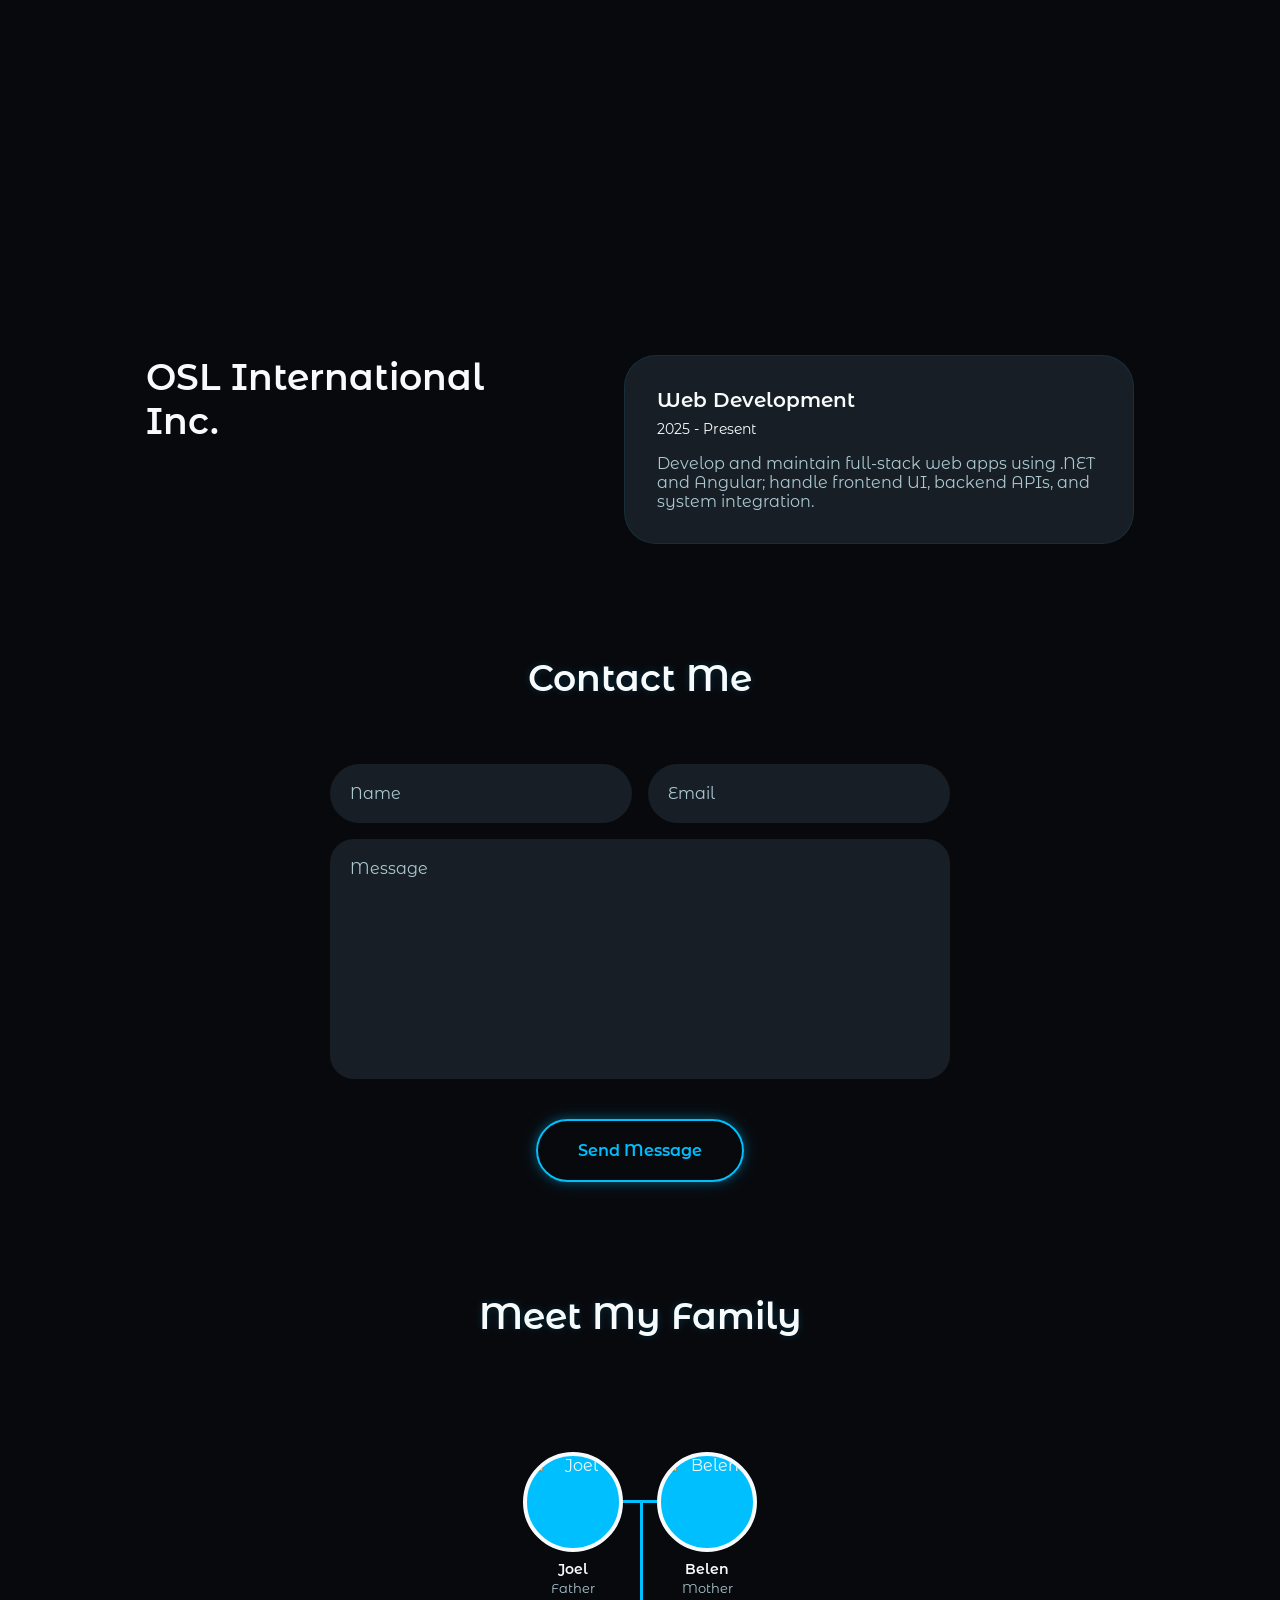
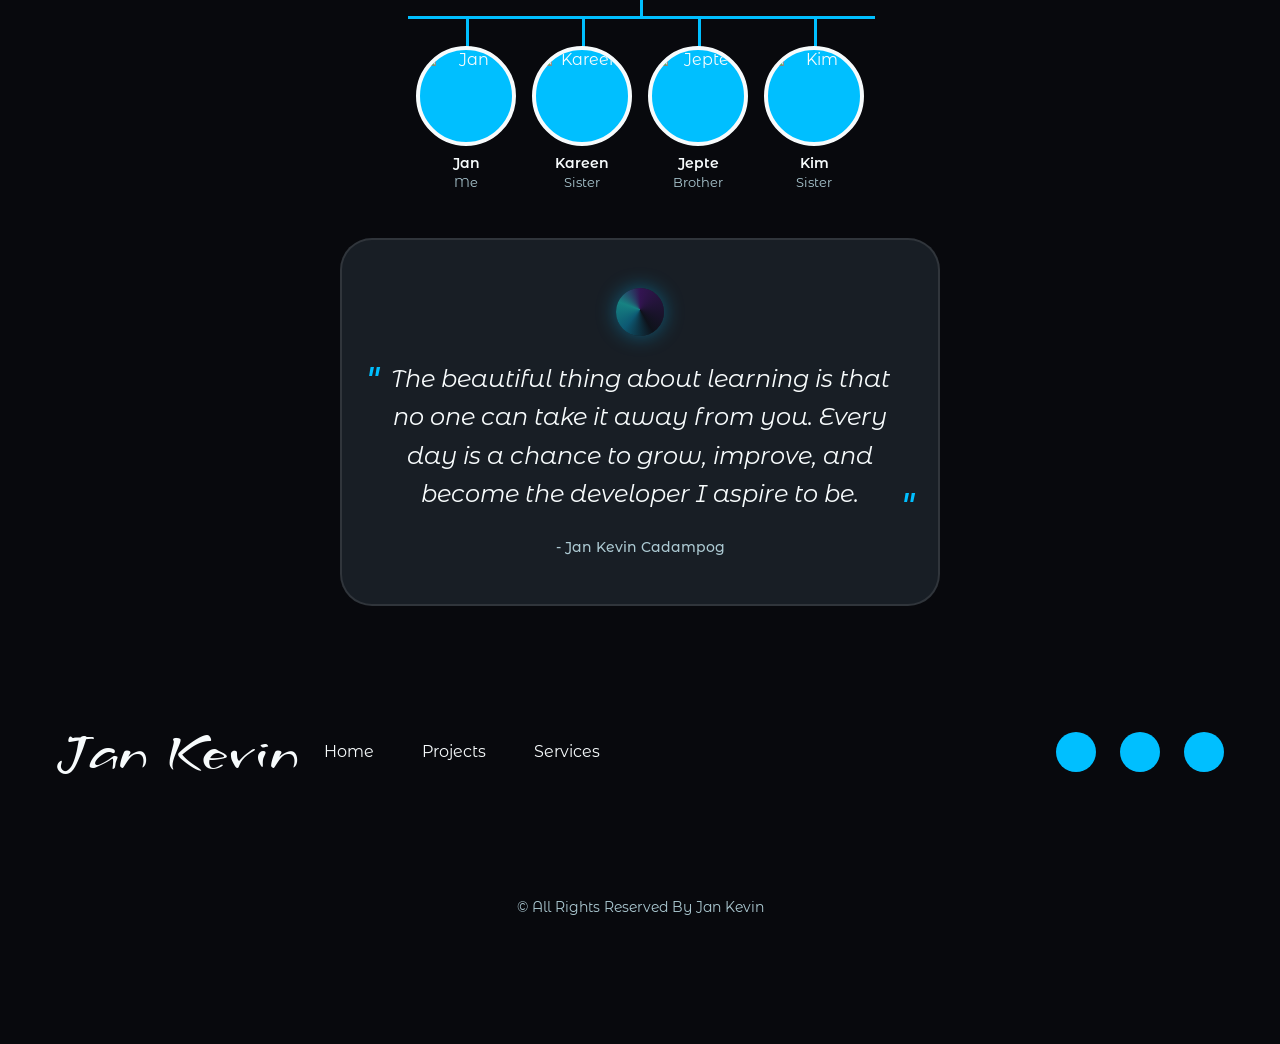
==== commit f6bdeab5: "fix: update project image source for accuracy" ====
--- a/index.html
+++ b/index.html
@@ -456,7 +456,7 @@
 
             <article class="projects__card">
                <a href="#" target="_blank" class="projects__image">
-                  <img src="assets/img/project-act.webp" alt="image" class="projects__img">
+                  <img src="assets/img/project-jet.webp" alt="image" class="projects__img">
                </a>
 
                <div class="projects__data">
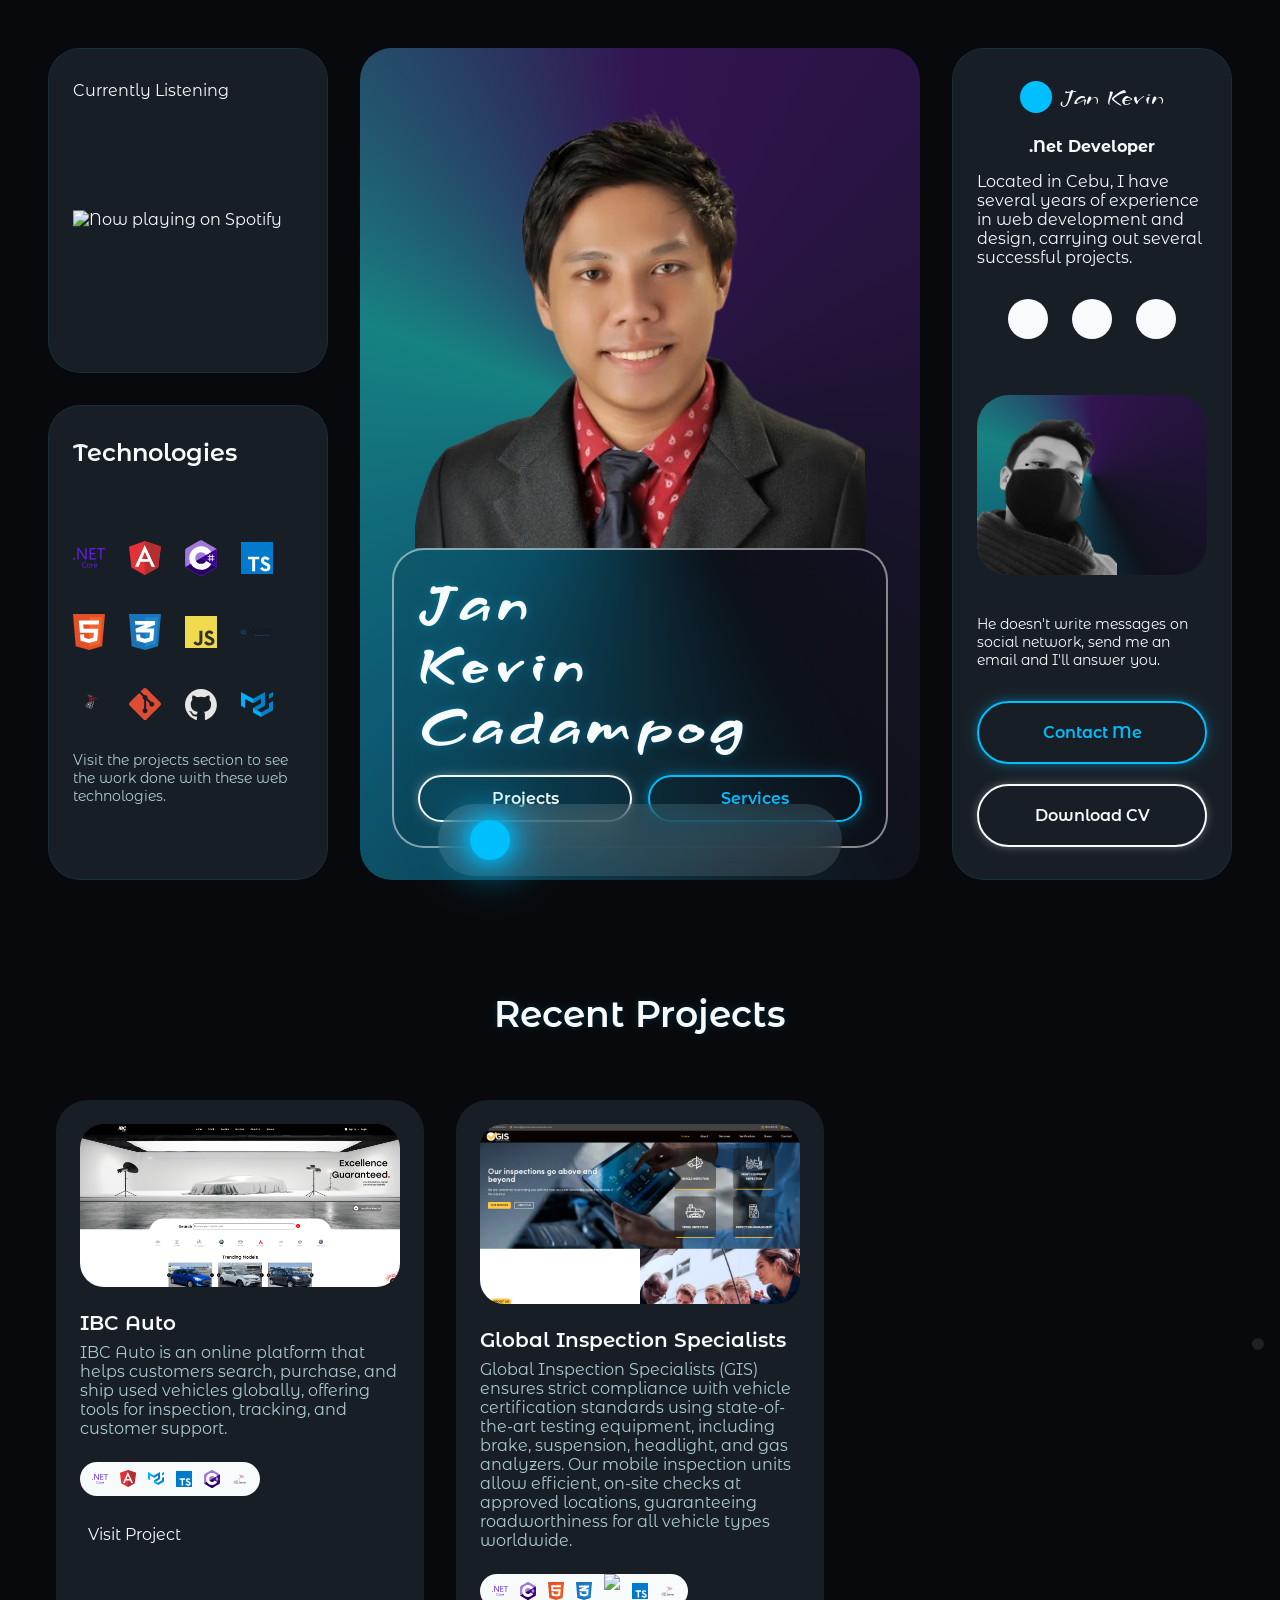
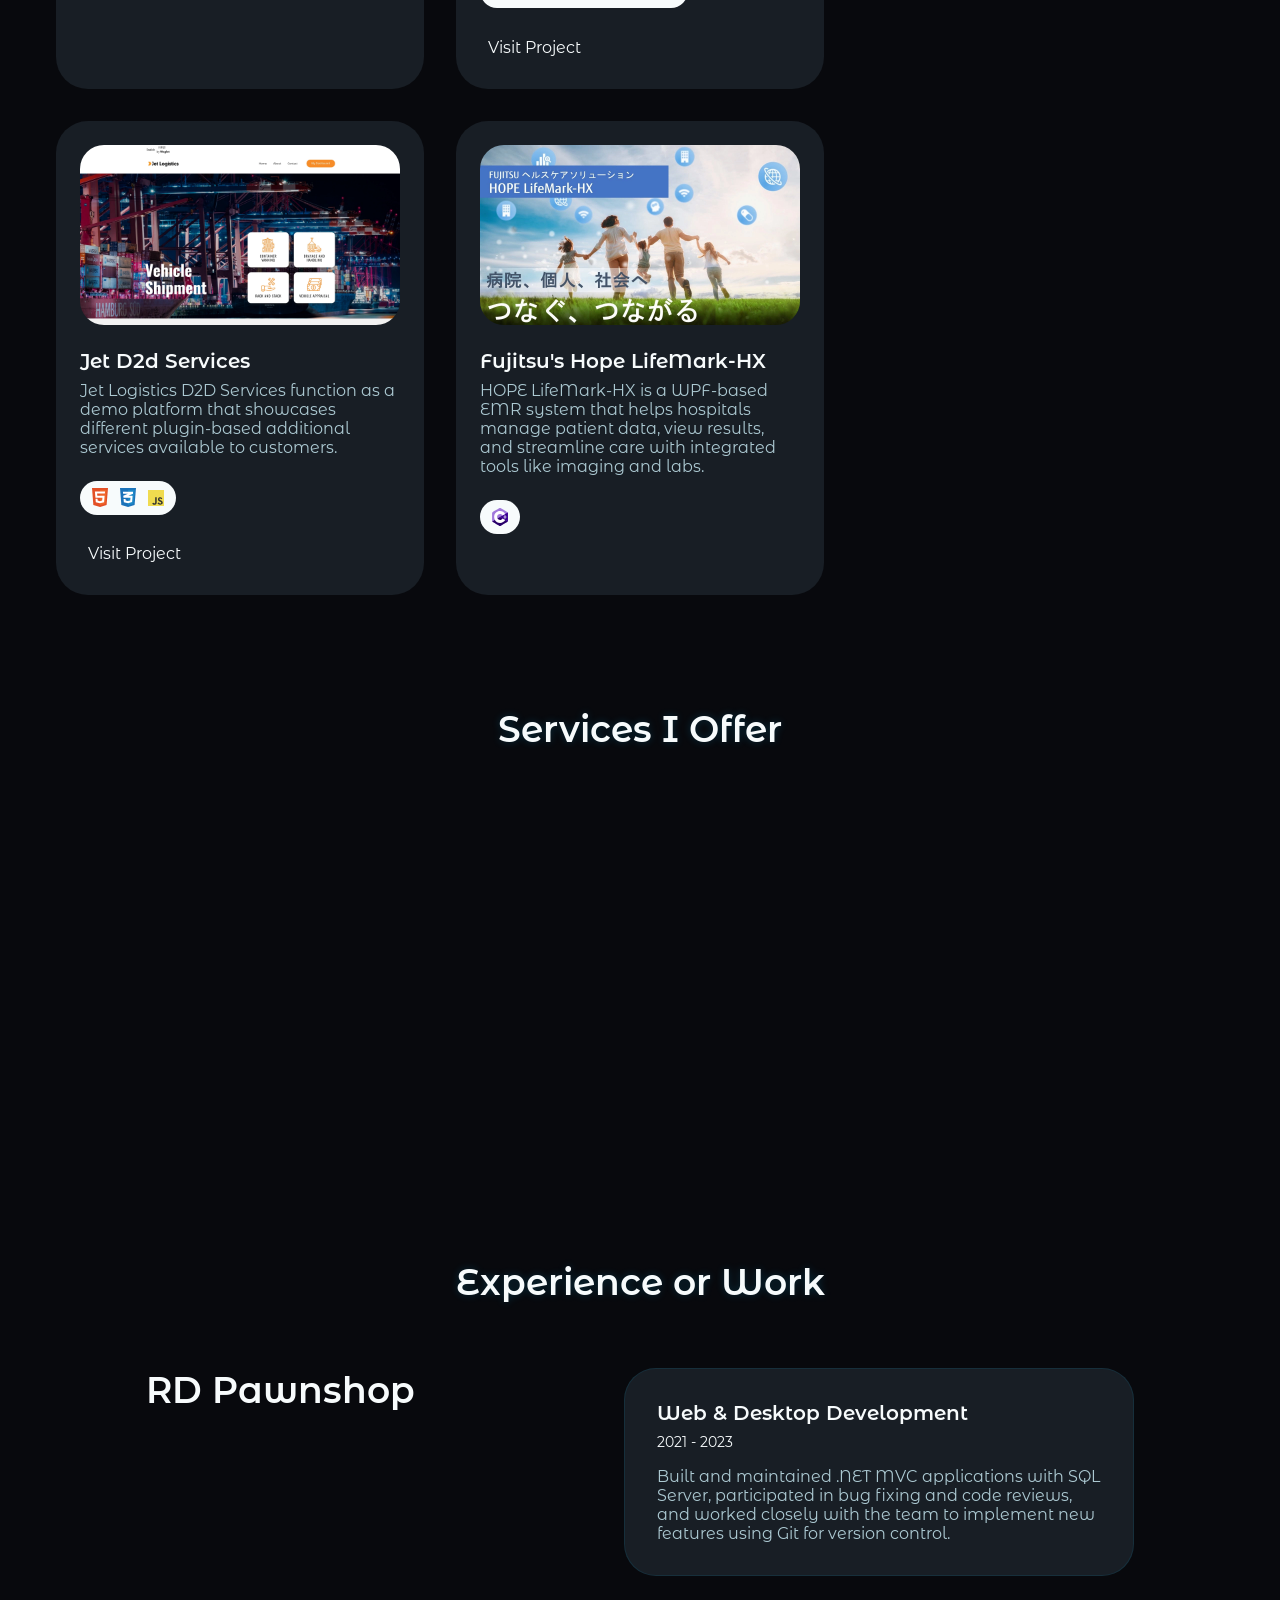
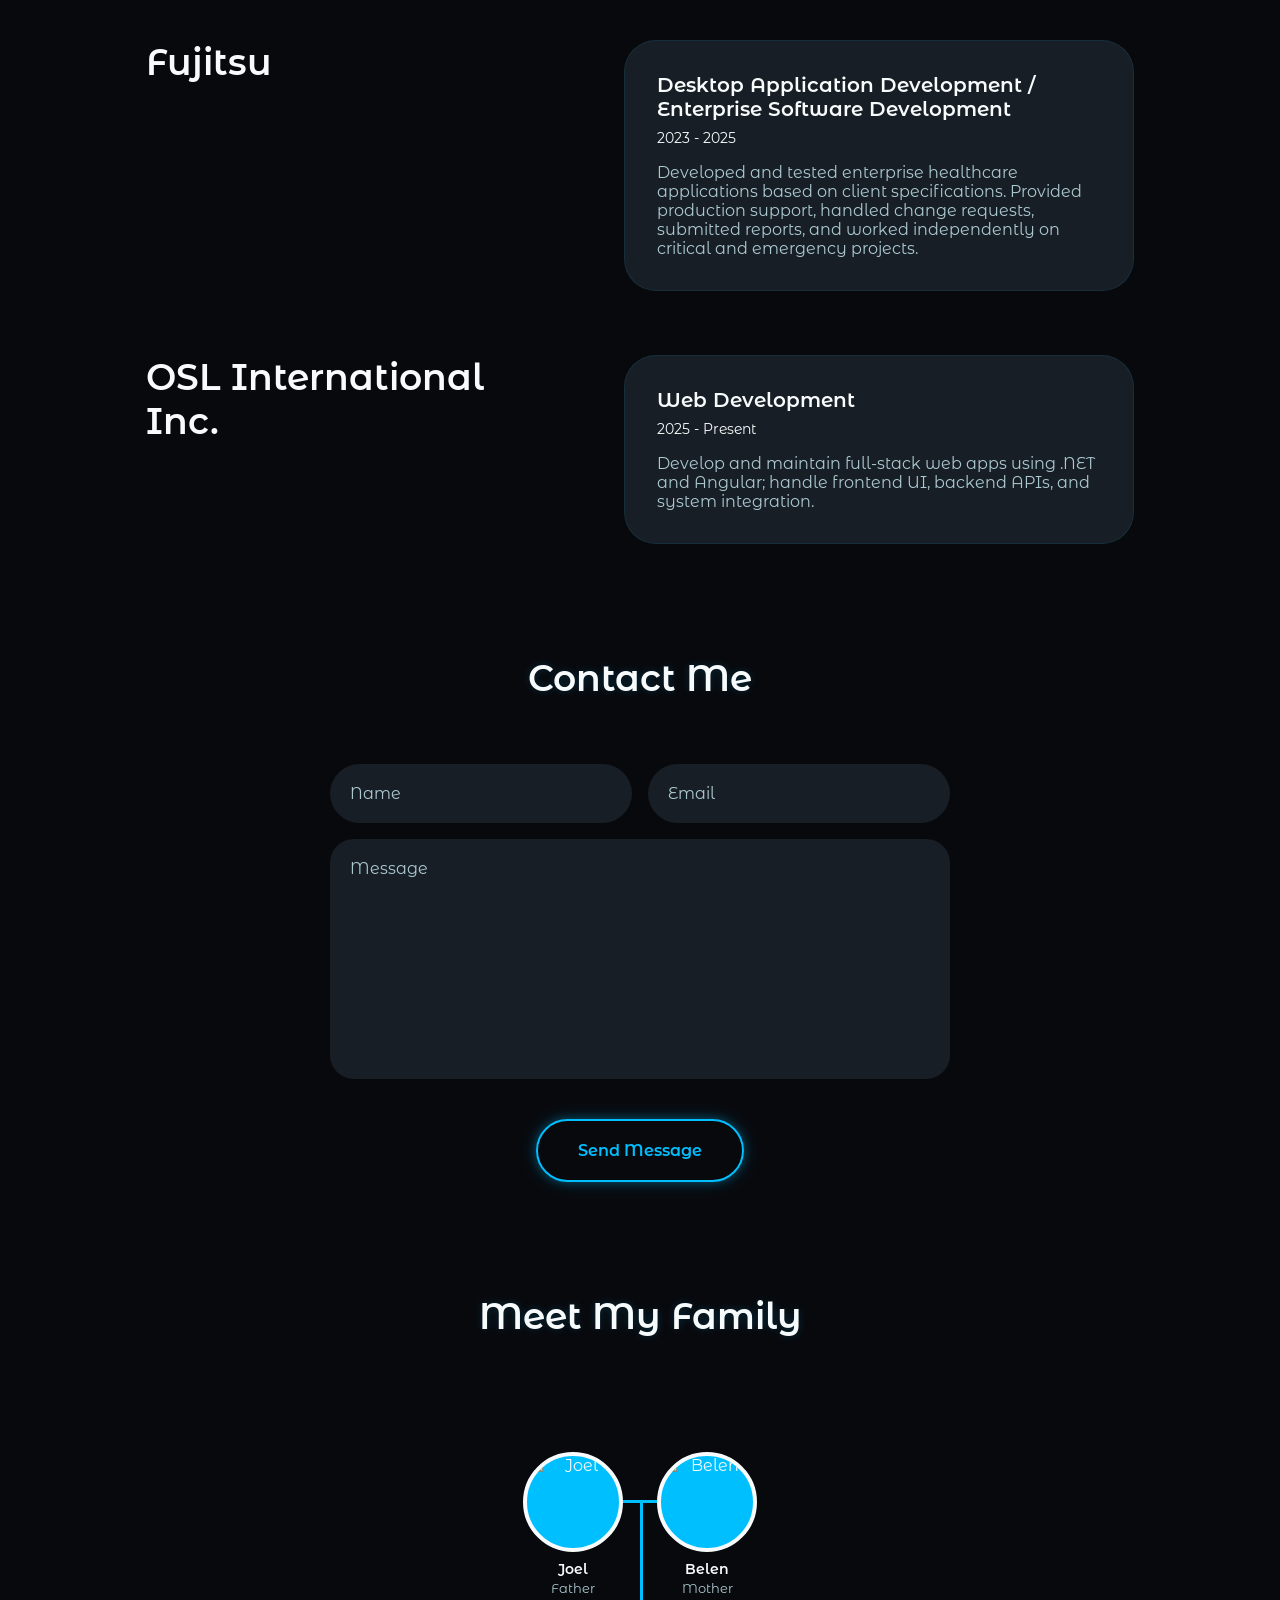
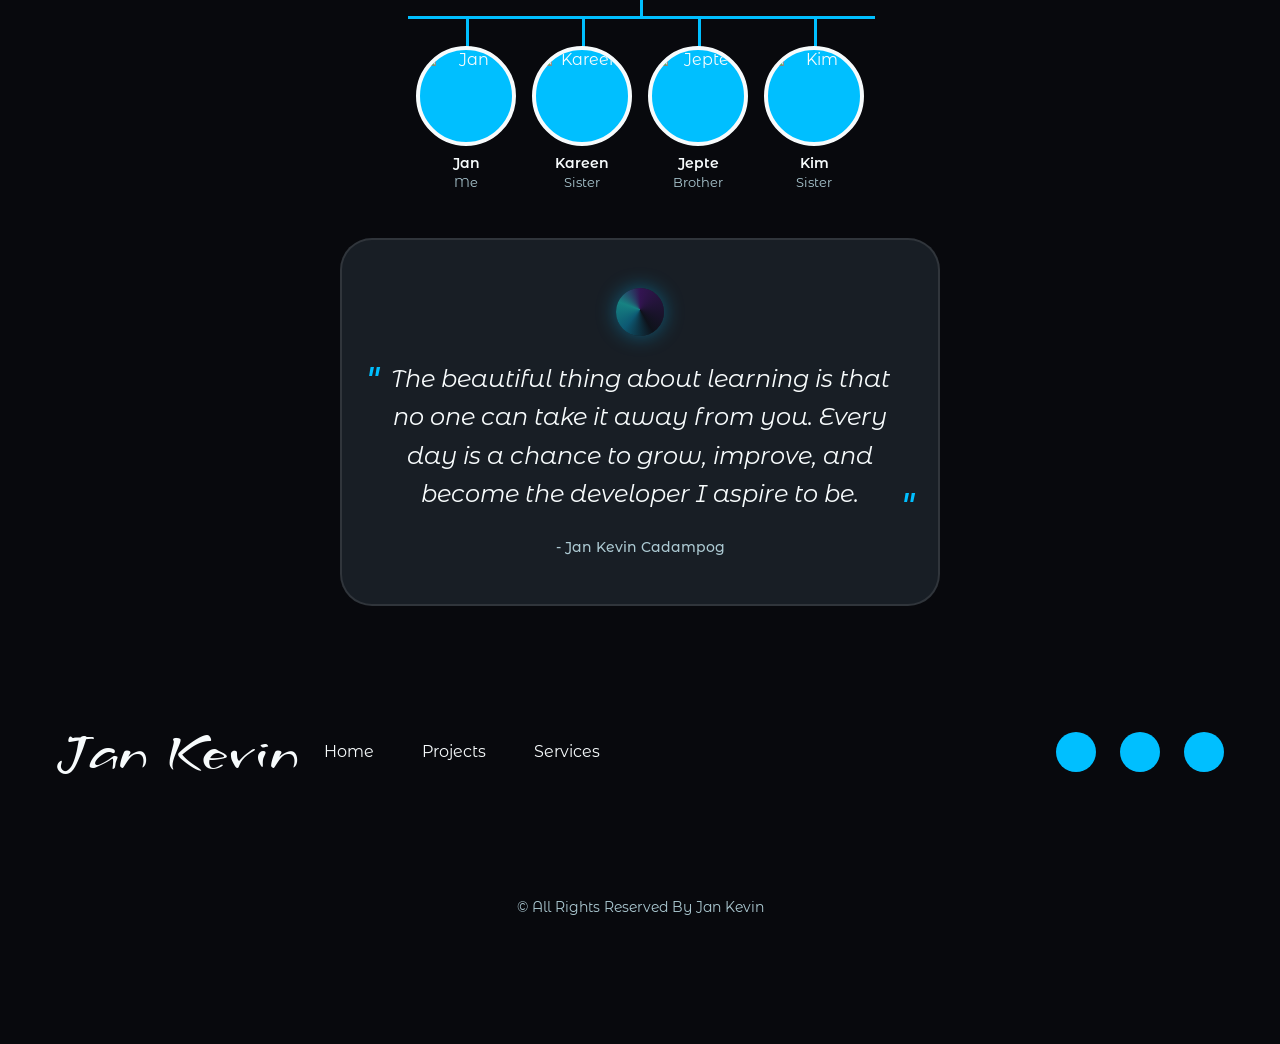
==== commit 6821fe11: "feat: update project details and links for improved accuracy and relevance" ====
--- a/index.html
+++ b/index.html
@@ -427,6 +427,33 @@
                </div>
             </article>
 
+            <article class="projects__card">
+               <a href="#" target="_blank" class="projects__image">
+                  <img src="assets/img/project-jet.webp" alt="image" class="projects__img">
+               </a>
+
+               <div class="projects__data">
+                  <h3 class="projects__name">Jet D2d Services</h3>
+                  <p class="projects__description">
+                     Jet Logistics D2D Services function as a demo platform that showcases different plugin-based
+                     additional services
+                     available to customers.
+                  </p>
+
+                  <div class="projects__skills">
+                     <img src="assets/img/skills-html.svg" alt="image" class="projects__skill">
+                     <img src="assets/img/skills-css.svg" alt="image" class="projects__skill">
+                     <img src="assets/img/skills-javascript.svg" alt="image" class="projects__skill">
+                  </div>
+
+
+                  <a href="https://logged.jetlogistics.co.jp/services" target="_blank" class="projects__button">
+                     <i class="ri-link"></i>
+                     <span>Visit Project</span>
+                  </a>
+               </div>
+            </article>
+
 
             <article class="projects__card">
                <a href="#" target="_blank" class="projects__image">
@@ -453,33 +480,6 @@
                </div>
             </article>
 
-
-            <article class="projects__card">
-               <a href="#" target="_blank" class="projects__image">
-                  <img src="assets/img/project-jet.webp" alt="image" class="projects__img">
-               </a>
-
-               <div class="projects__data">
-                  <h3 class="projects__name">Jet D2d Services</h3>
-                  <p class="projects__description">
-                     Jet Logistics D2D Services function as a demo platform that showcases different plugin-based
-                     additional services
-                     available to customers.
-                  </p>
-
-                  <div class="projects__skills">
-                     <img src="assets/img/skills-html.svg" alt="image" class="projects__skill">
-                     <img src="assets/img/skills-css.svg" alt="image" class="projects__skill">
-                     <img src="assets/img/skills-javascript.svg" alt="image" class="projects__skill">
-                  </div>
-
-
-                  <a href="https://logged.jetlogistics.co.jp/services" target="_blank" class="projects__button">
-                     <i class="ri-link"></i>
-                     <span>Visit Project</span>
-                  </a>
-               </div>
-            </article>
 
             <article class="projects__card" style="display: none;">
                <a href="#" target="_blank" class="projects__image">
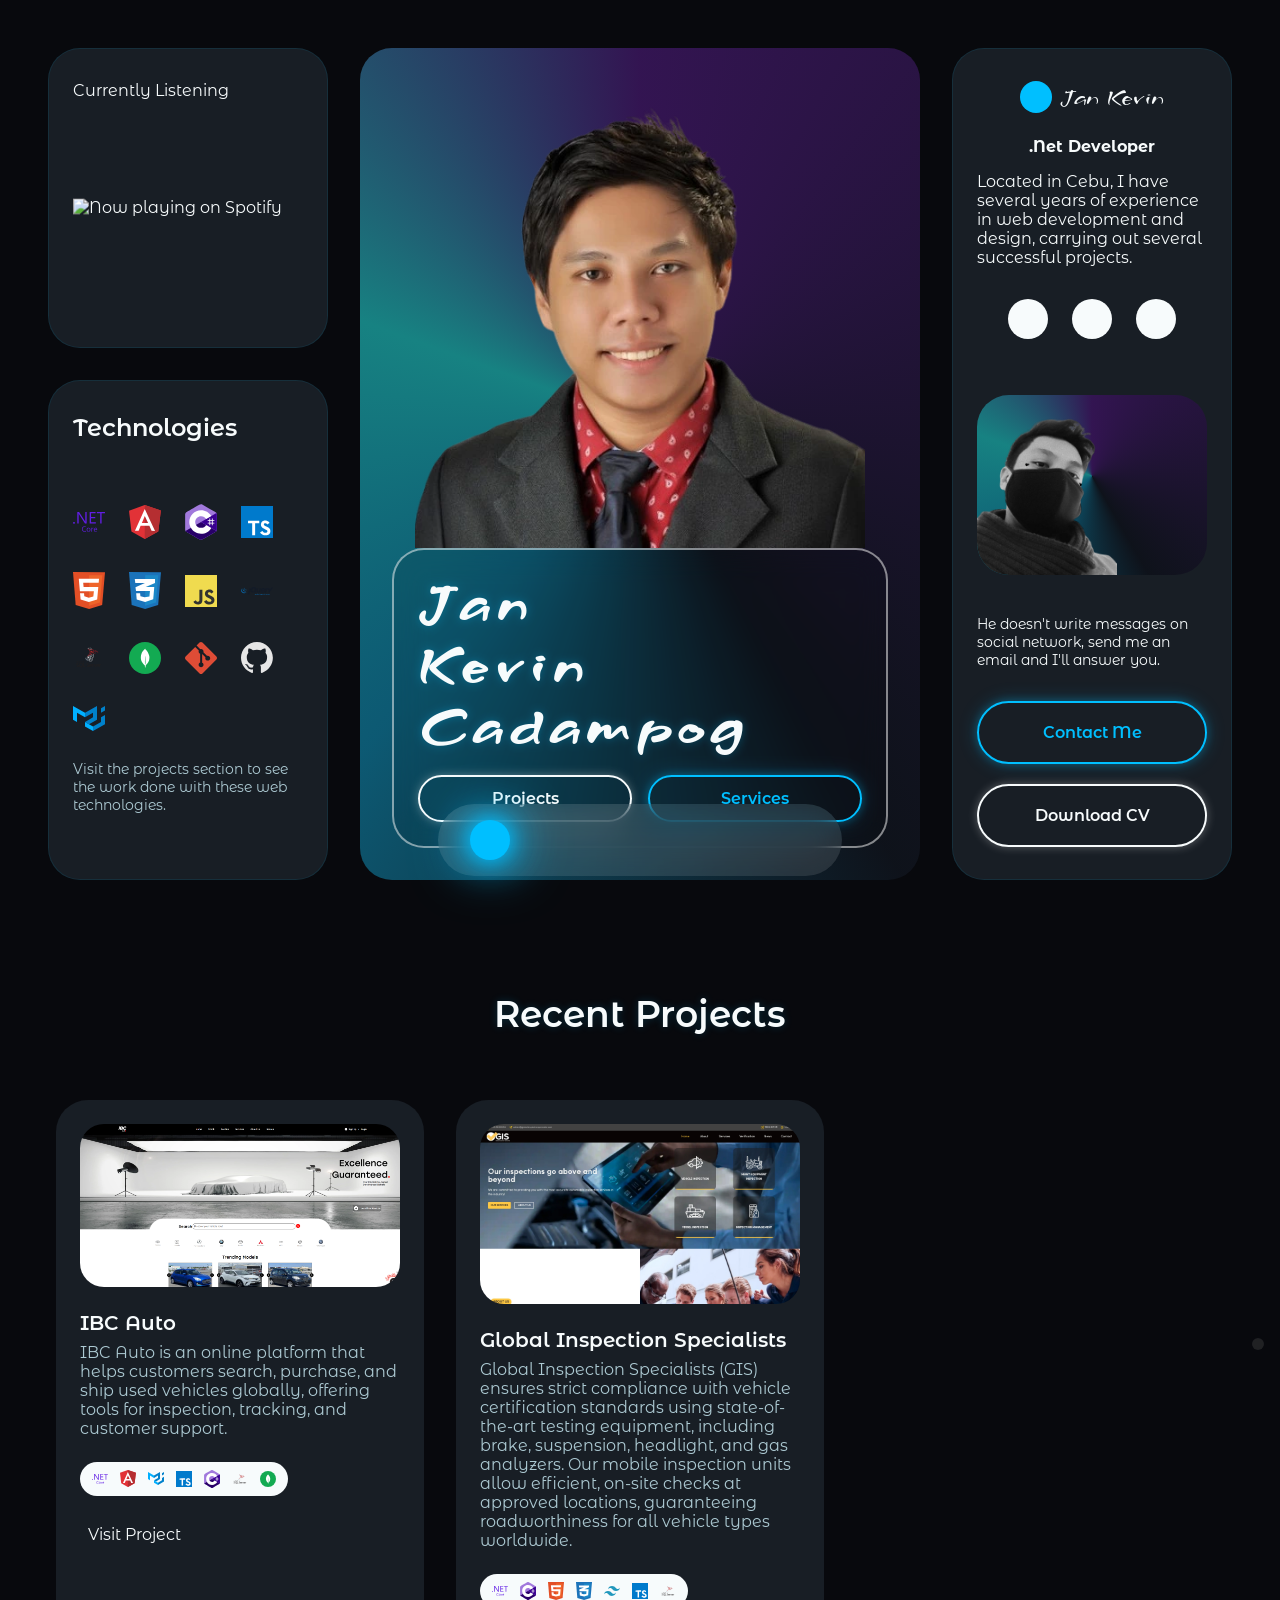
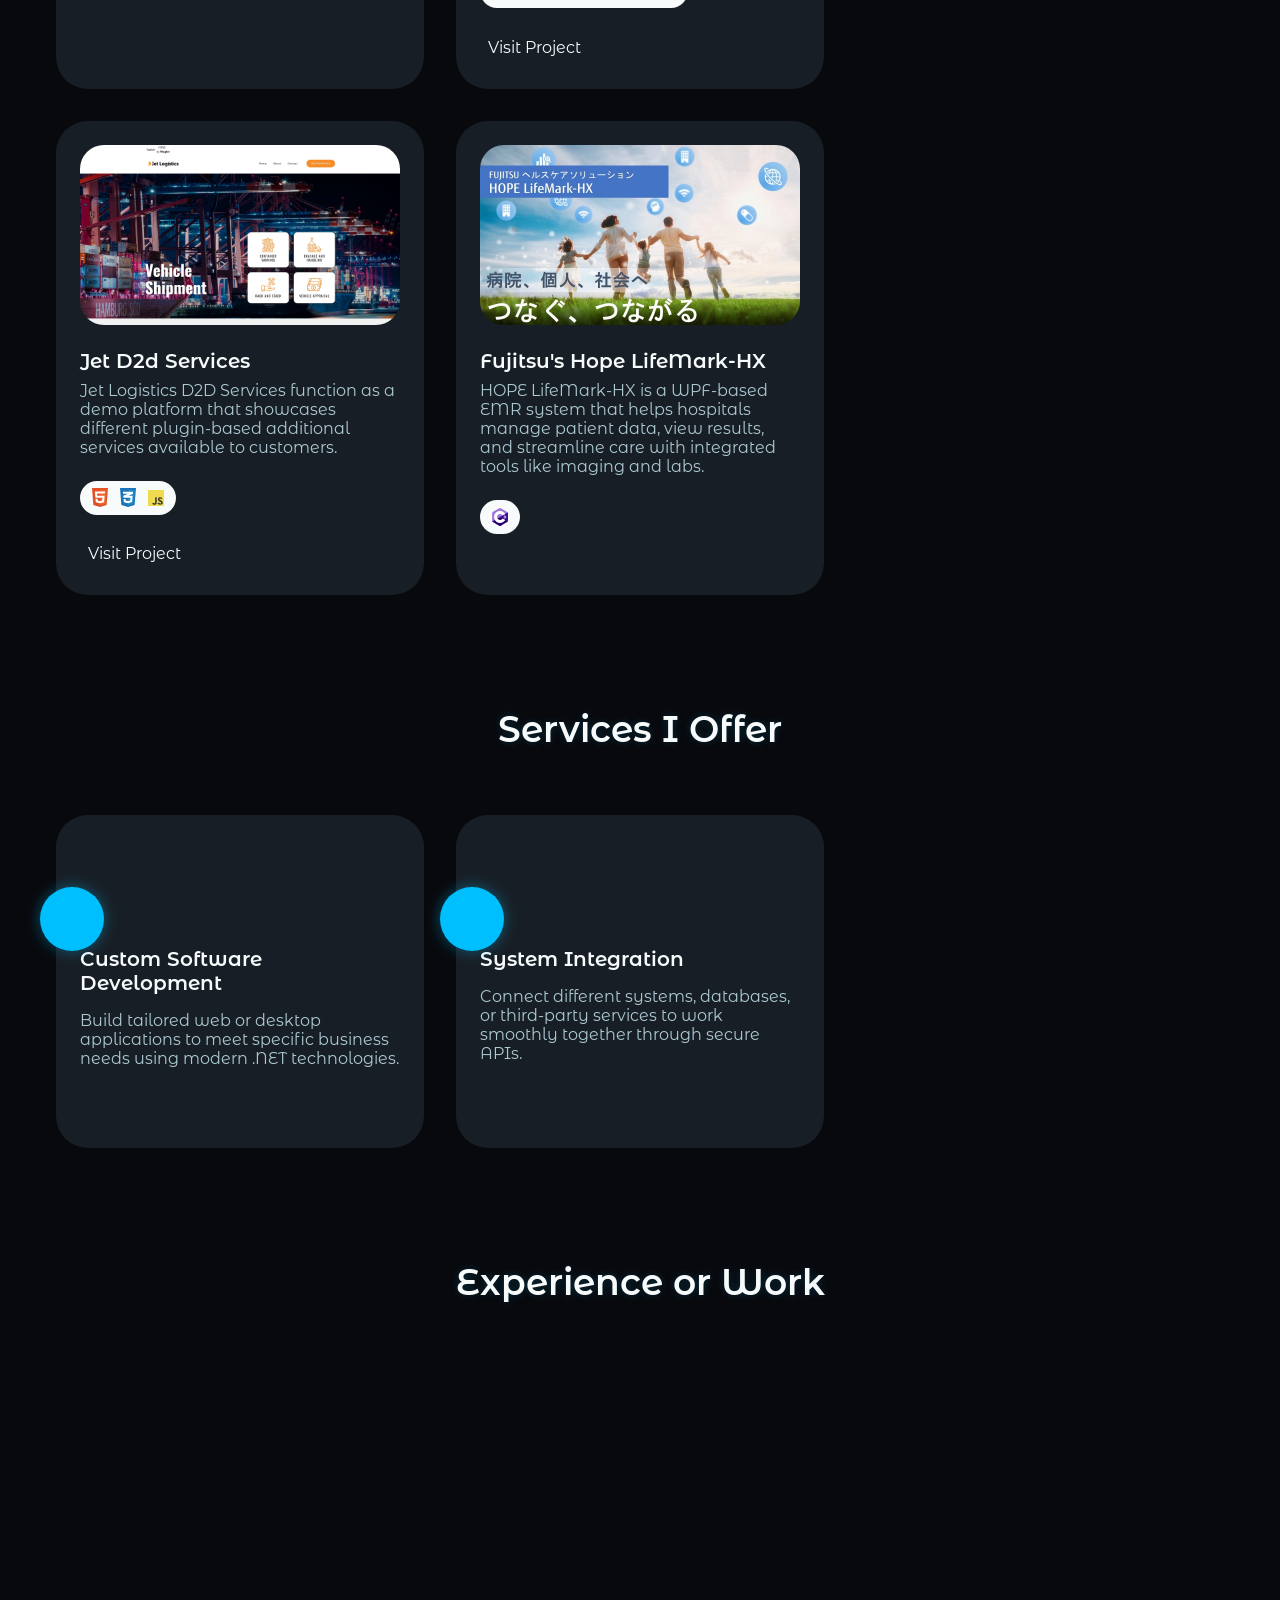
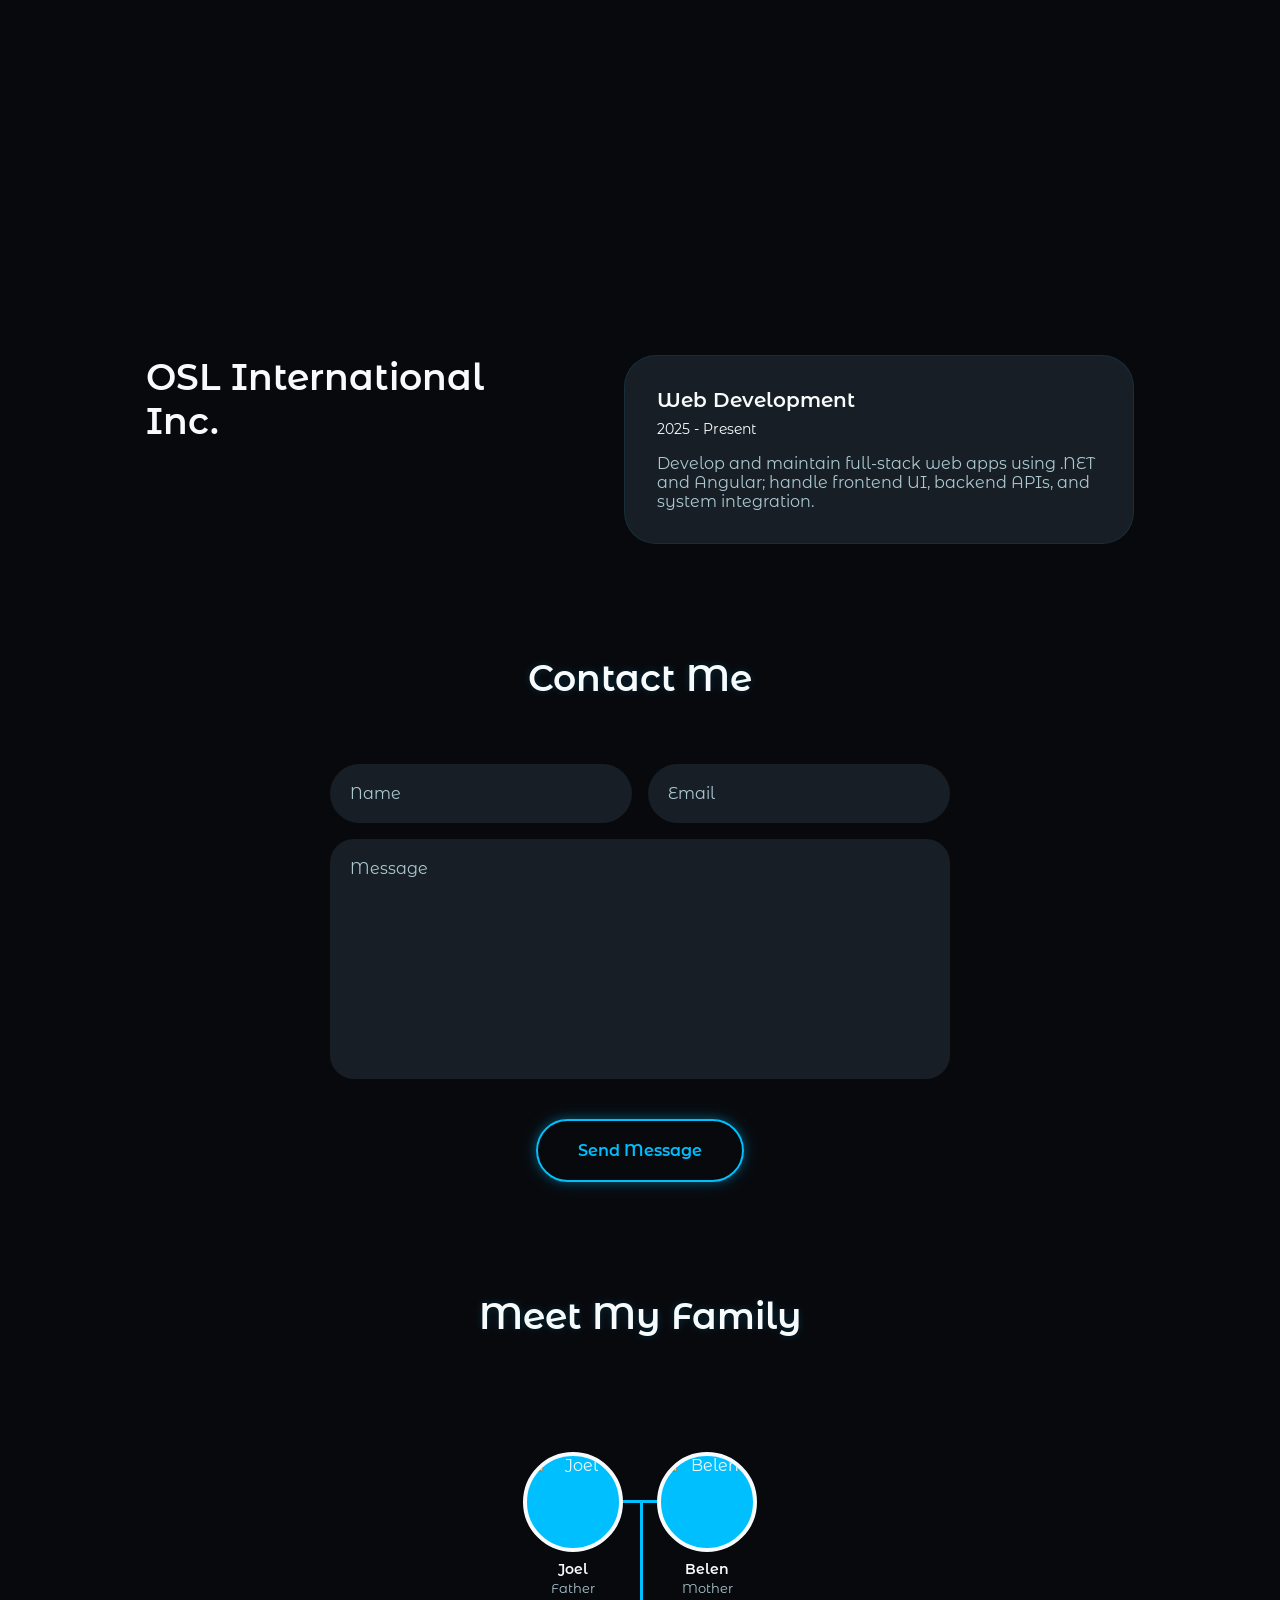
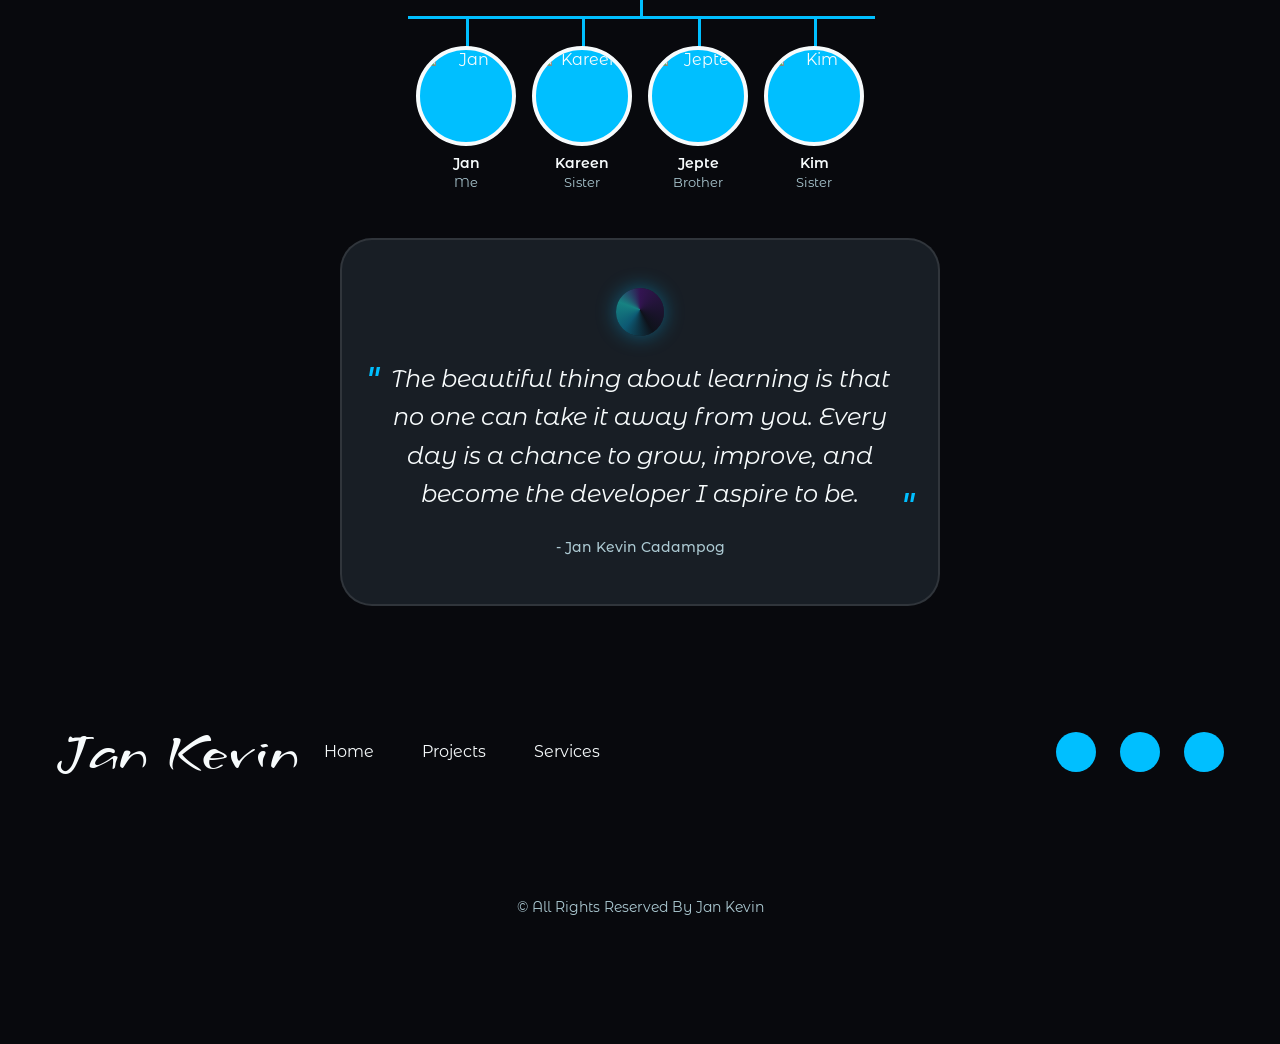
==== commit 5f6ebb02: "feat: update project links for accuracy and add MongoDB skill icon" ====
--- a/index.html
+++ b/index.html
@@ -311,6 +311,7 @@
                      <img src="assets/img/skills-javascript.svg" alt="image" class="skills__item">
                      <img src="assets/img/skills-jquery.svg" alt="image" class="skills__item">
                      <img src="assets/img/skills-sqlserver.svg" alt="image" class="skills__item">
+                     <img src="assets/img/skills-mongodb.svg" alt="image" class="skills__item">
                      <img src="assets/img/skills-git.svg" alt="image" class="skills__item">
                      <img src="assets/img/skills-github.svg" alt="image" class="skills__item">
                      <img src="assets/img/skills-material.svg" alt="image" class="skills__item">
@@ -329,7 +330,7 @@
          <h2 class="section__title">Recent Projects</h2>
          <div class="projects__container container grid">
             <article class="projects__card">
-               <a href="#" target="_blank" class="projects__image">
+               <a href="https://ibcauto.com/search" target="_blank" class="projects__image">
                   <img src="assets/img/project-ibc.png" alt="image" class="projects__img">
                </a>
 
@@ -348,6 +349,7 @@
                      <img src="assets/img/skills-typescript.svg" alt="image" class="projects__skill">
                      <img src="assets/img/skills-csharp.svg" alt="image" class="projects__skill">
                      <img src="assets/img/skills-sqlserver.svg" alt="image" class="projects__skill">
+                     <img src="assets/img/skills-mongodb.svg" alt="image" class="projects__skill">
                   </div>
 
 
@@ -381,13 +383,13 @@
                      <img src="assets/img/skills-csharp.svg" alt="image" class="projects__skill">
                      <img src="assets/img/skills-html.svg" alt="image" class="projects__skill">
                      <img src="assets/img/skills-css.svg" alt="image" class="projects__skill">
-                     <img src="assets/img/skills-tailwind.svg" alt="image" class="projects__skill">
+                     <img src="assets/img/skills-tailwind-css.svg" alt="image" class="projects__skill">
                      <img src="assets/img/skills-typescript.svg" alt="image" class="projects__skill">
                      <img src="assets/img/skills-sqlserver.svg" alt="image" class="projects__skill">
                   </div>
 
 
-                  <a href="#" target="_blank" class="projects__button">
+                  <a href="https://globalinspectionspecialist.com/" target="_blank" class="projects__button">
                      <i class="ri-link"></i>
                      <span>Visit Project</span>
                   </a>
@@ -420,7 +422,7 @@
                   </div>
 
 
-                  <a href="#" target="_blank" class="projects__button">
+                  <a href="https://www.jetlogistics.co.jp/" target="_blank" class="projects__button">
                      <i class="ri-link"></i>
                      <span>Visit Project</span>
                   </a>
@@ -428,7 +430,7 @@
             </article>
 
             <article class="projects__card">
-               <a href="#" target="_blank" class="projects__image">
+               <a href="https://logged.jetlogistics.co.jp/services" target="_blank" class="projects__image">
                   <img src="assets/img/project-jet.webp" alt="image" class="projects__img">
                </a>
 
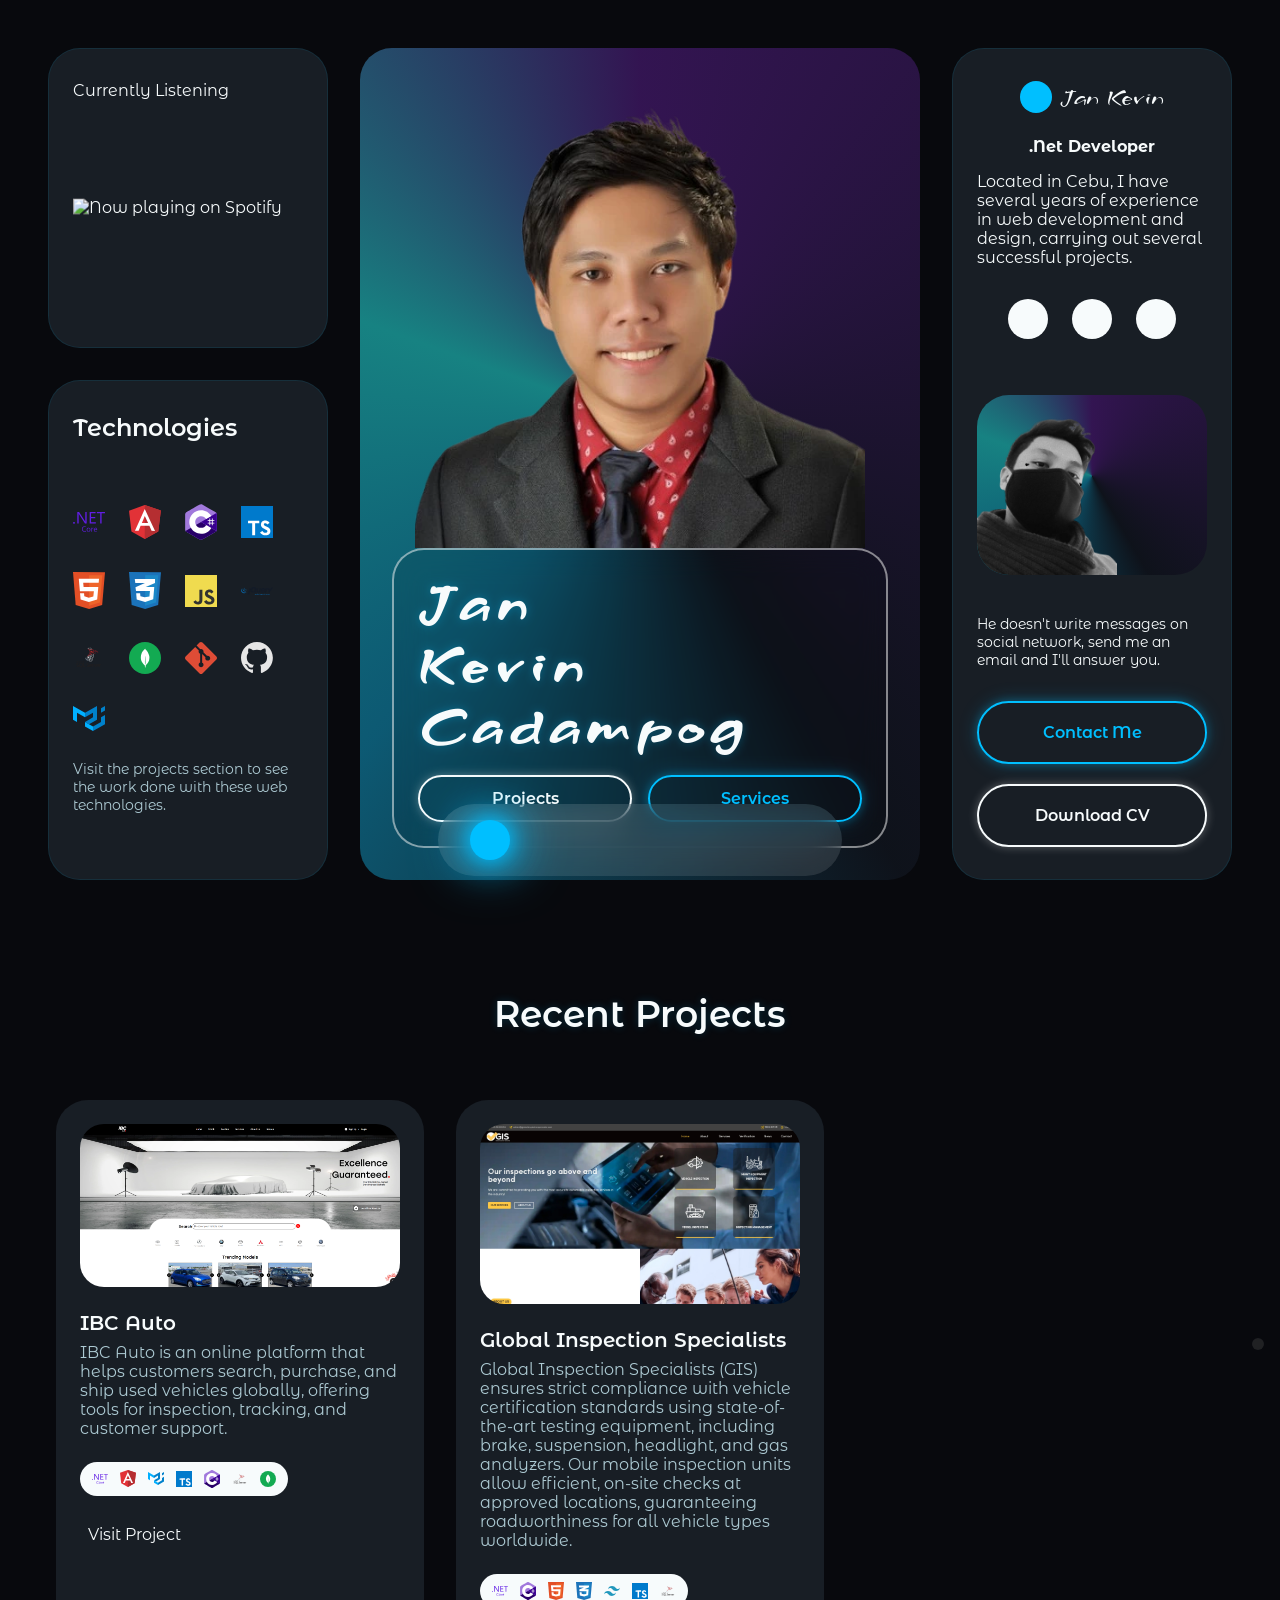
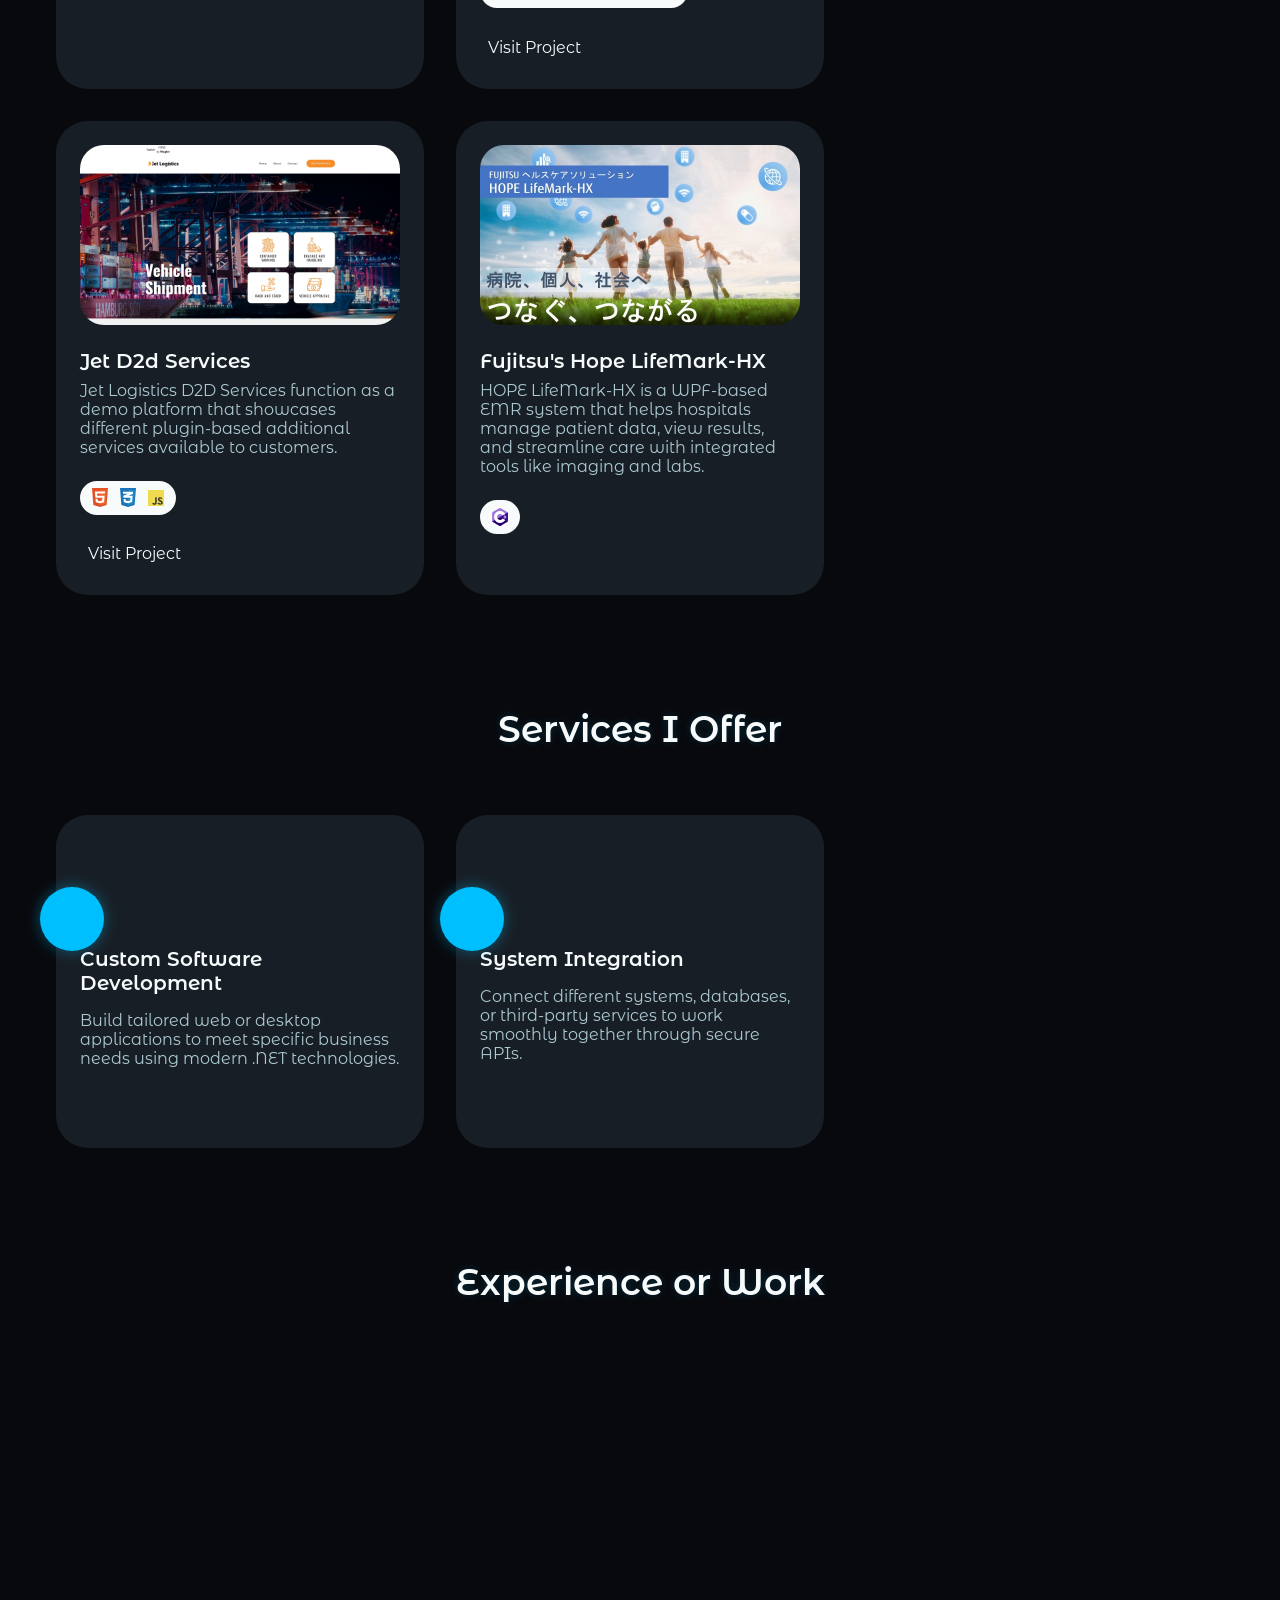
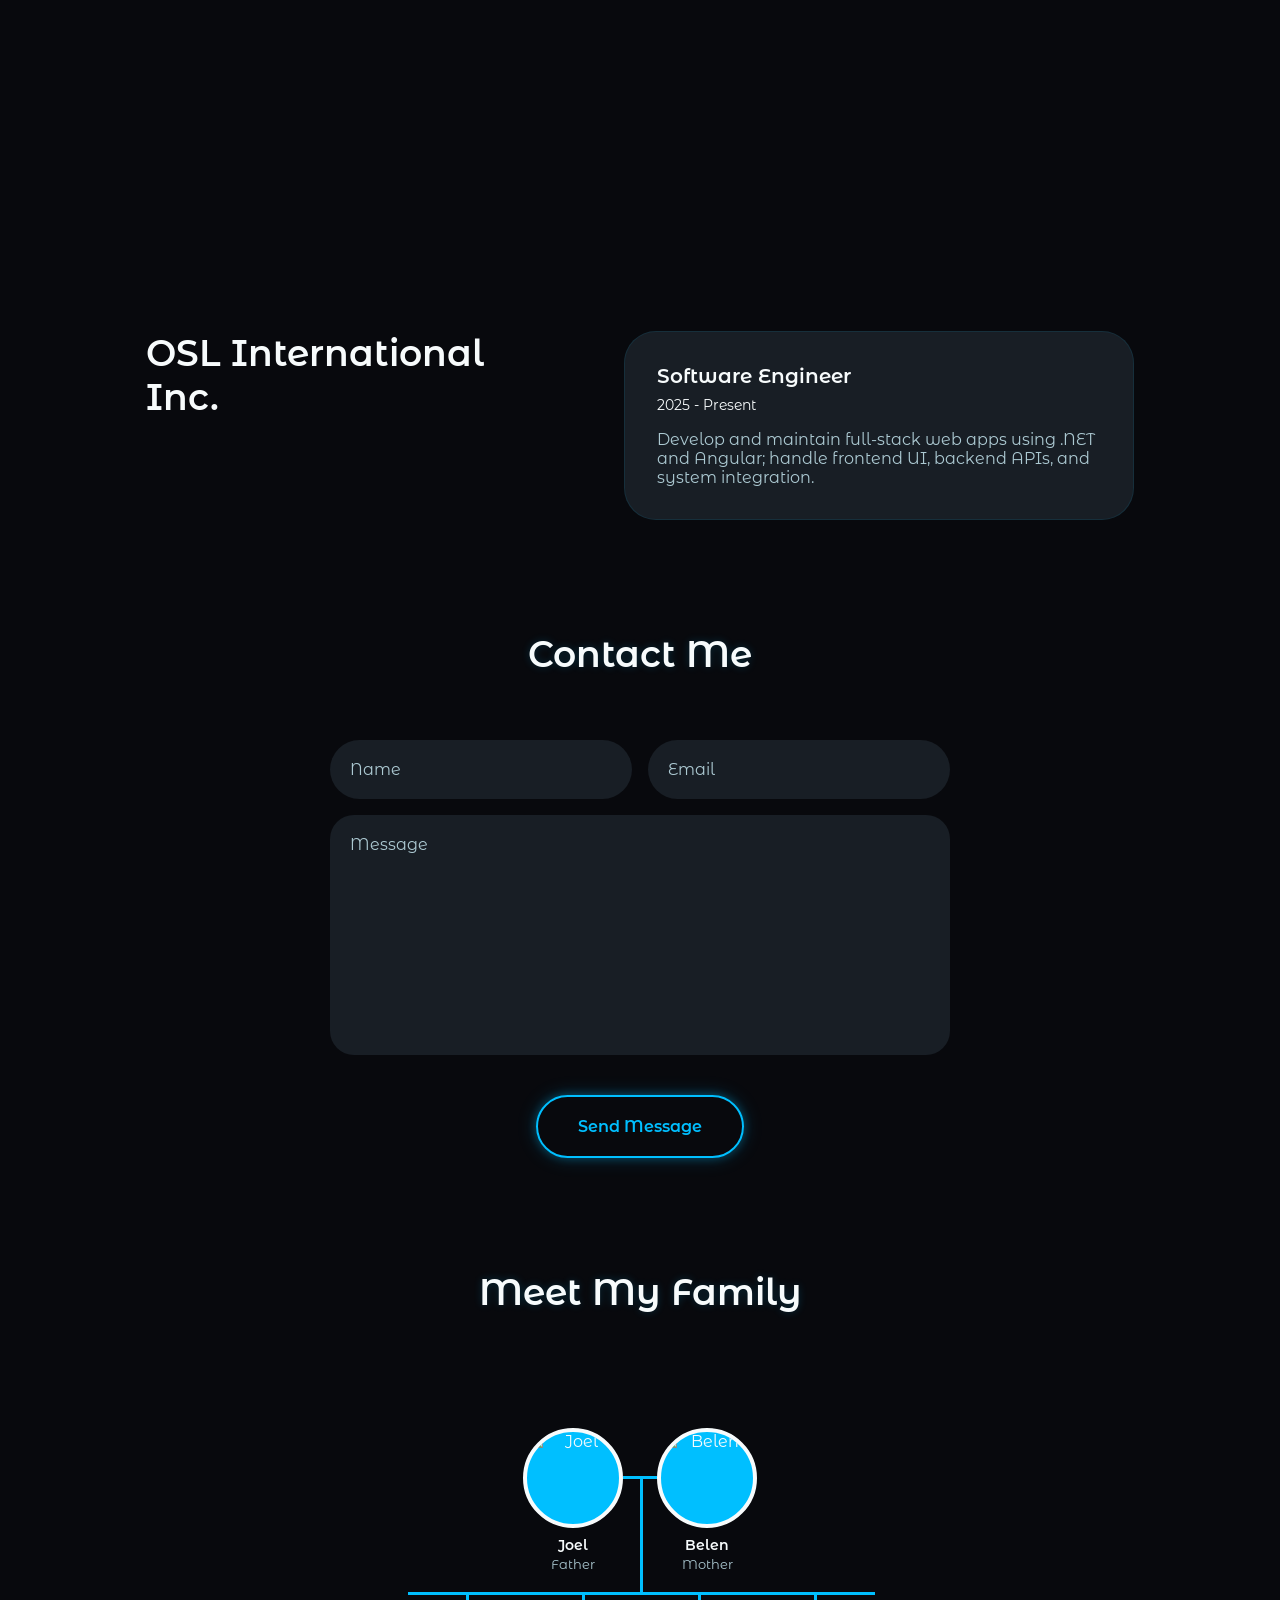
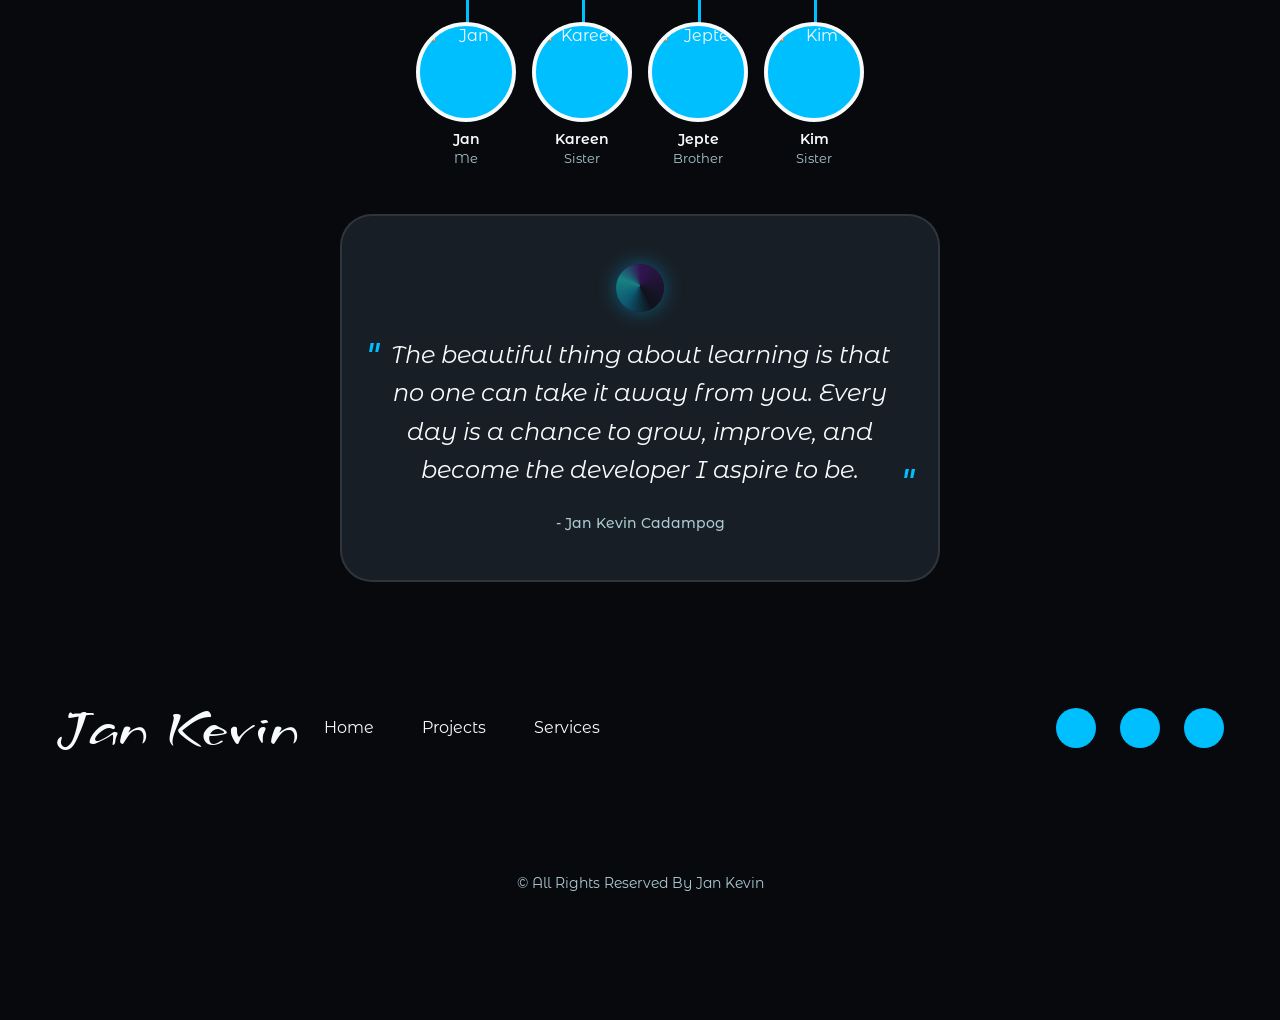
==== commit 9e6d6d1c: "update profession" ====
--- a/index.html
+++ b/index.html
@@ -562,7 +562,7 @@
             <article class="experience__card">
                <h2 class="experience__company">RD Pawnshop</h2>
                <div class="experience__data">
-                  <h3 class="experience__profession">Web & Desktop Development</h3>
+                  <h3 class="experience__profession">Programmer</h3>
                   <span class="experience__date">2021 - 2023</span>
                   <p class="experience__description">
                      Built and maintained .NET MVC applications with SQL Server, participated in bug fixing and code
@@ -575,7 +575,7 @@
             <article class="experience__card">
                <h2 class="experience__company">Fujitsu</h2>
                <div class="experience__data">
-                  <h3 class="experience__profession">Desktop Application Development / Enterprise Software Development
+                  <h3 class="experience__profession">Application System Engineer/Consultant
                   </h3>
                   <span class="experience__date">2023 - 2025</span>
                   <p class="experience__description">
@@ -590,7 +590,7 @@
             <article class="experience__card">
                <h2 class="experience__company">OSL International Inc.</h2>
                <div class="experience__data">
-                  <h3 class="experience__profession">Web Development</h3>
+                  <h3 class="experience__profession">Software Engineer</h3>
                   <span class="experience__date">2025 - Present</span>
                   <p class="experience__description">
                      Develop and maintain full-stack web apps using .NET and Angular; handle frontend UI, backend APIs,
